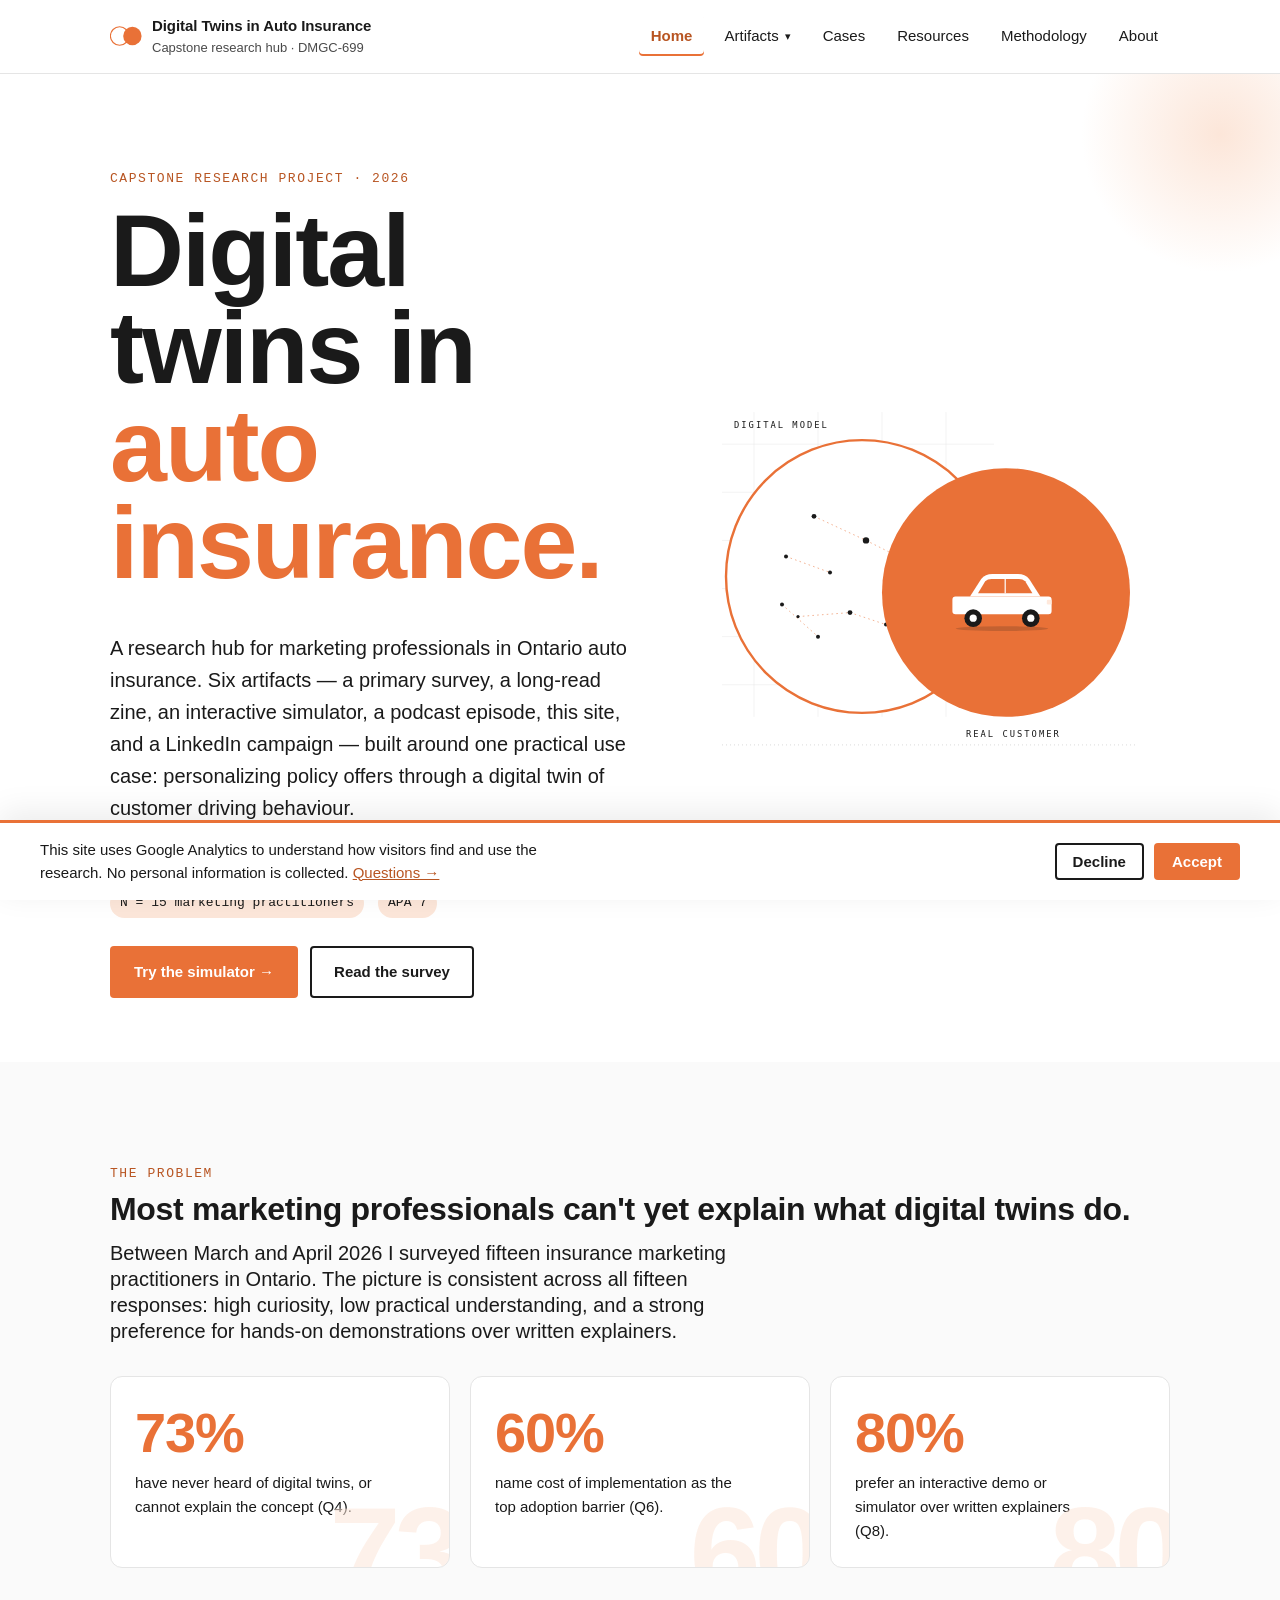
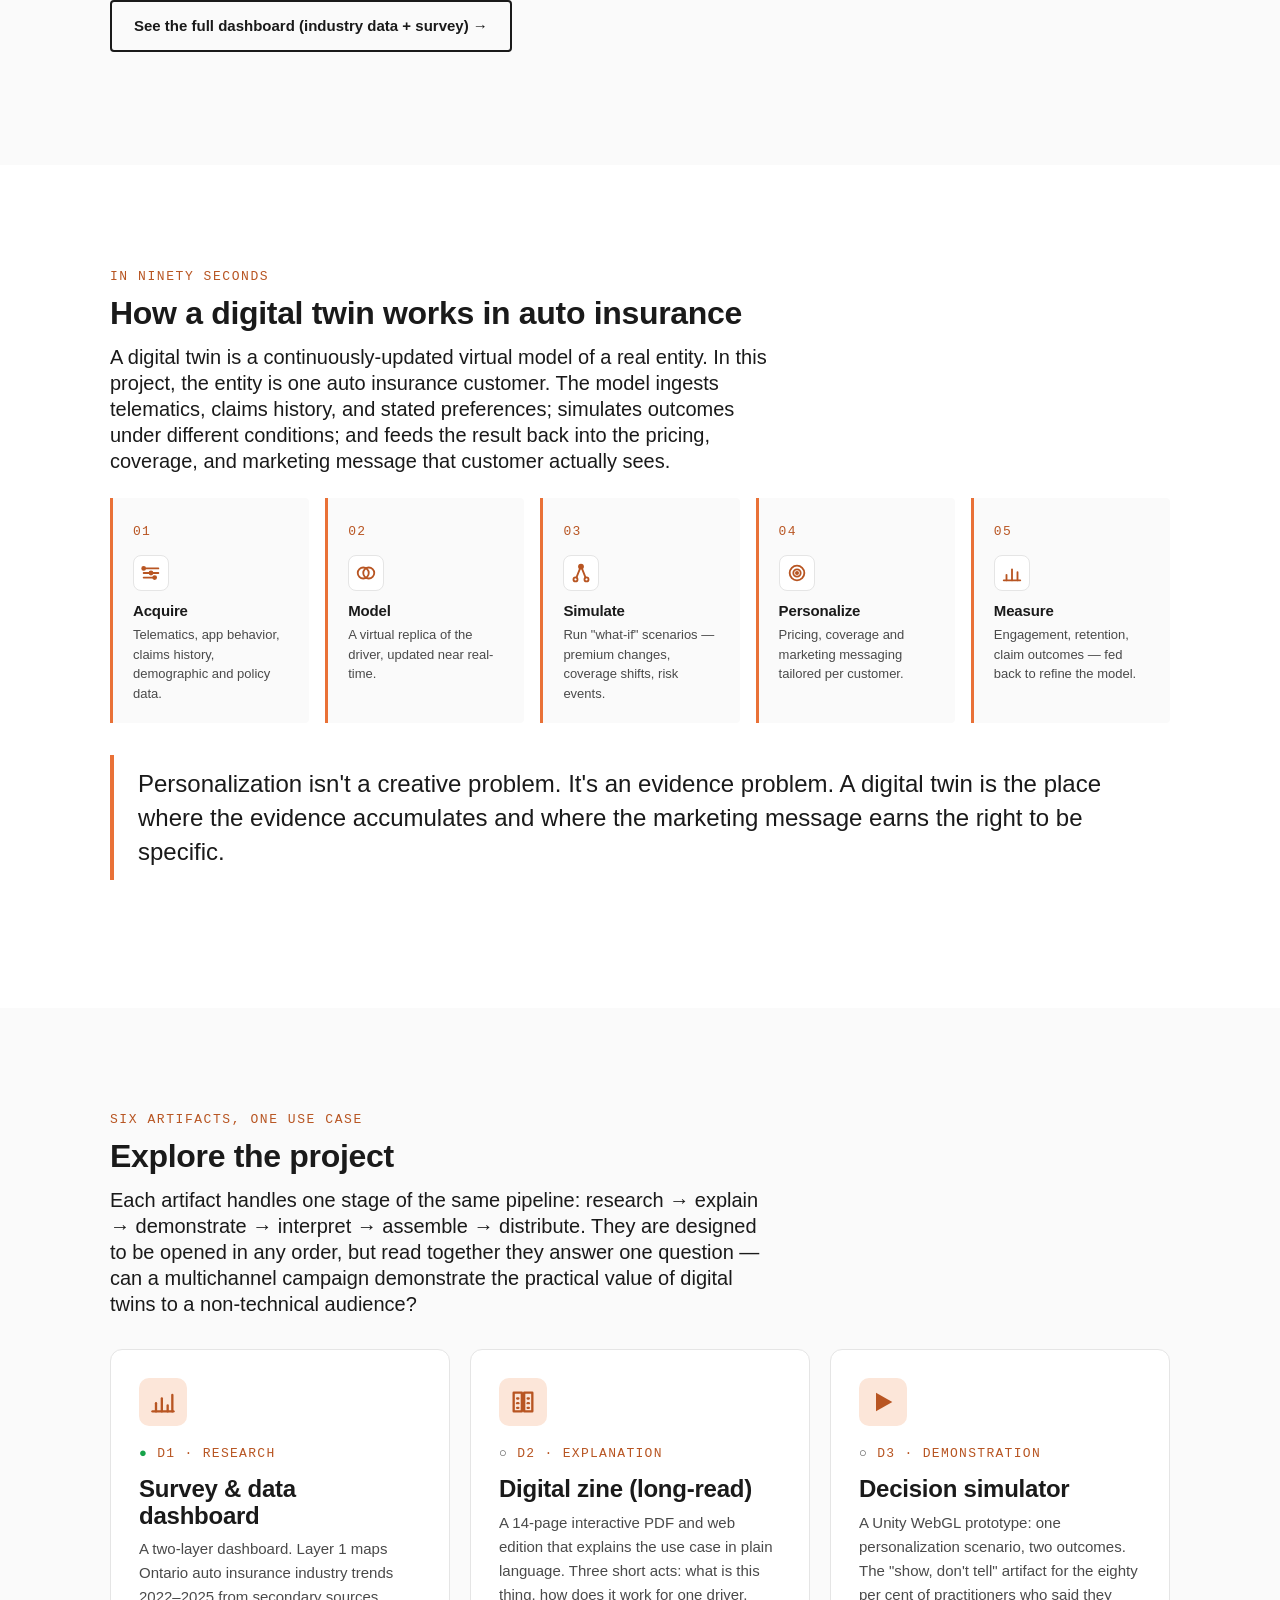
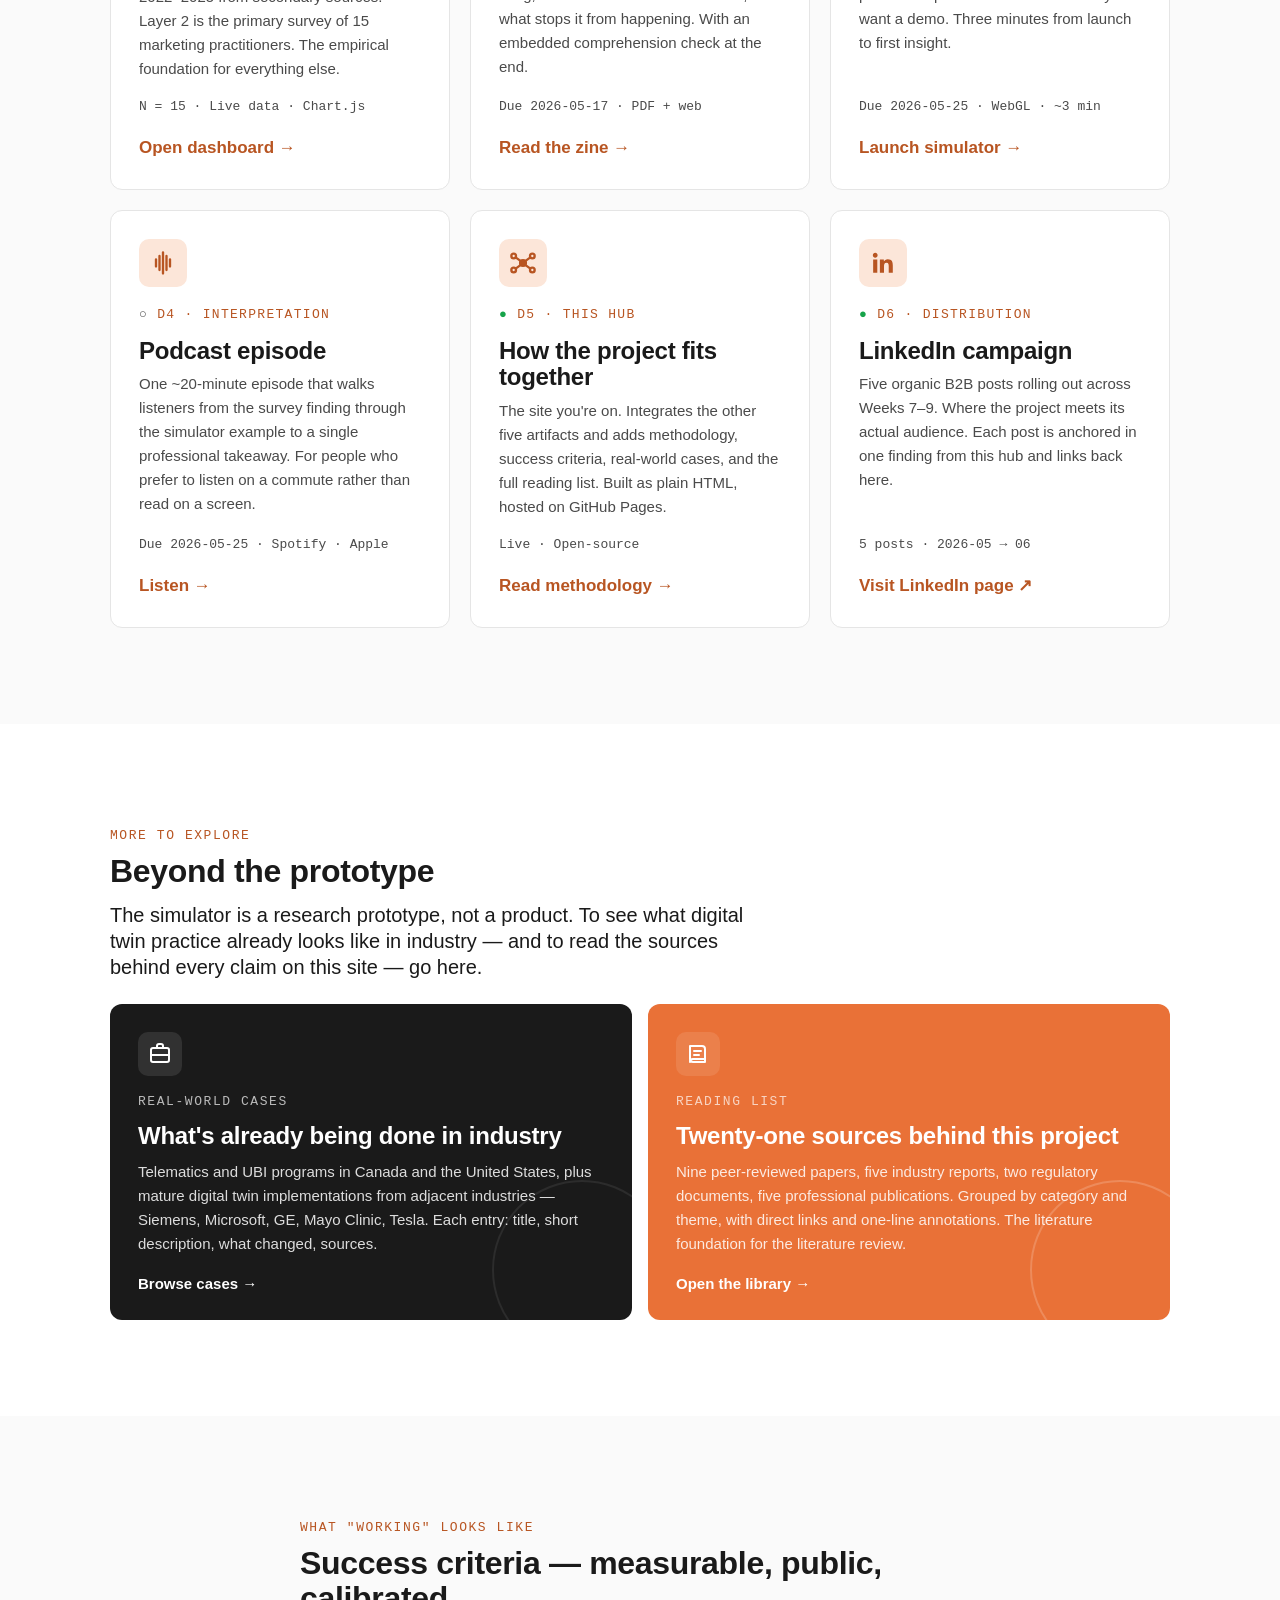
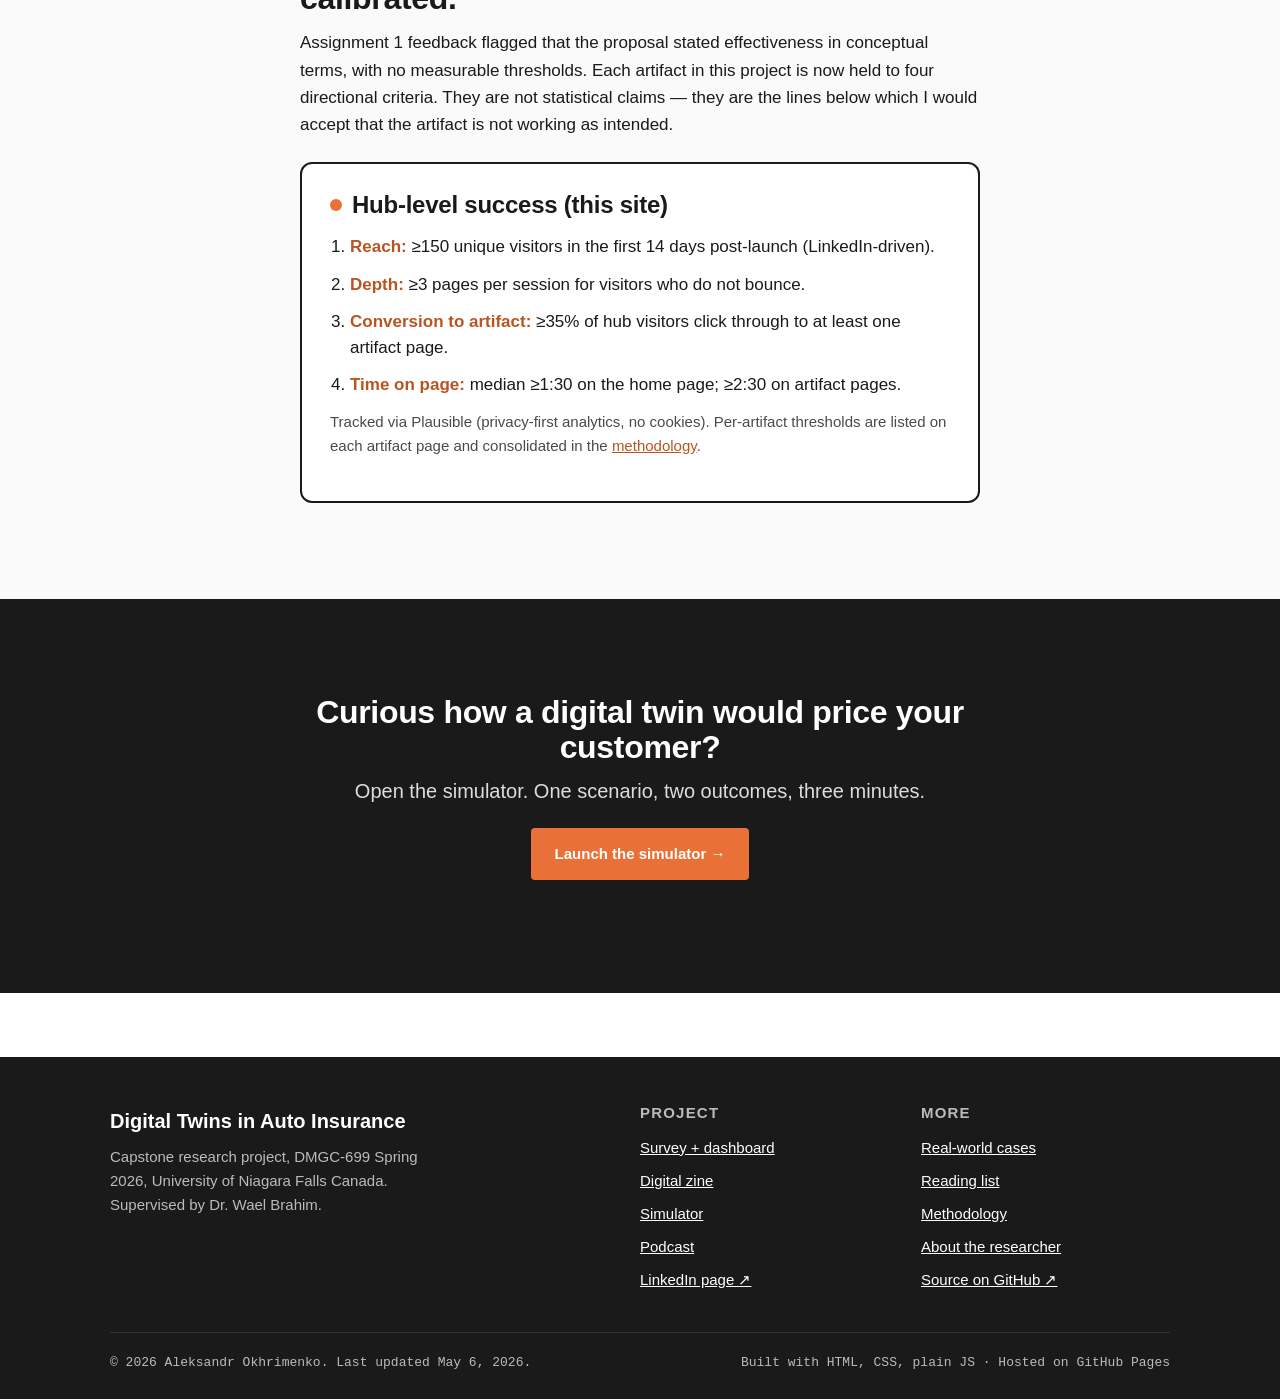
==== index.html @ d0176941 "Initial commit — D5 research hub: 9 pages, brand-aligned design, SEO baseline (sitemap + JSON-LD + O" ====
<!doctype html>
<html lang="en">
<head>
  <meta charset="utf-8">
  <meta name="viewport" content="width=device-width, initial-scale=1">
  <title>Digital Twins in Auto Insurance — Research Hub</title>
  <meta name="description" content="A multichannel research project demonstrating how digital twin technology applies to auto insurance personalization. For Ontario marketing professionals — survey, zine, simulator, podcast, real-world cases, and full reading list.">
  <meta name="theme-color" content="#E97137">
  <meta name="author" content="Aleksandr Okhrimenko">

  <!-- Open Graph -->
  <meta property="og:title" content="Digital Twins in Auto Insurance — Research Hub">
  <meta property="og:description" content="What digital twin technology is, how it works in auto insurance, what the data says, and where it's already being used.">
  <meta property="og:type" content="website">
  <meta property="og:image" content="assets/img/og-image.png">

  <link rel="canonical" href="./index.html">
  <link rel="icon" href="assets/img/logo.svg" type="image/svg+xml">
  <link rel="apple-touch-icon" href="assets/img/logo_400.png">
  <link rel="stylesheet" href="assets/css/styles.css">
  <link rel="manifest" href="manifest.json">
  <meta name="twitter:card" content="summary_large_image">
  <meta name="twitter:title" content="Digital Twins in Auto Insurance">
  <meta name="twitter:image" content="https://okhrimenkoav24.github.io/digital-twins-auto-insurance/assets/img/og-image.png">
  <meta property="og:url" content="https://okhrimenkoav24.github.io/digital-twins-auto-insurance/">
  <meta property="og:site_name" content="Digital Twins in Auto Insurance">
  <meta property="og:locale" content="en_CA">
  <meta name="robots" content="index, follow, max-image-preview:large">
  <script type="application/ld+json">{
  "@context": "https://schema.org",
  "@graph": [
    {
      "@type": "Organization",
      "@id": "https://okhrimenkoav24.github.io/digital-twins-auto-insurance/#org",
      "name": "Digital Twins in Auto Insurance",
      "url": "https://okhrimenkoav24.github.io/digital-twins-auto-insurance/",
      "logo": "https://okhrimenkoav24.github.io/digital-twins-auto-insurance/assets/img/logo_400.png",
      "founder": {
        "@type": "Person",
        "name": "Aleksandr Okhrimenko",
        "email": "okhrimenkoav25@gmail.com",
        "affiliation": {
          "@type": "EducationalOrganization",
          "name": "University of Niagara Falls Canada",
          "url": "https://unfc.ca/"
        }
      },
      "sameAs": [
        "https://www.linkedin.com/company/digital-twins-in-auto-insurance/"
      ]
    },
    {
      "@type": "WebSite",
      "@id": "https://okhrimenkoav24.github.io/digital-twins-auto-insurance/#website",
      "url": "https://okhrimenkoav24.github.io/digital-twins-auto-insurance/",
      "name": "Digital Twins in Auto Insurance — Research Hub",
      "publisher": {
        "@id": "https://okhrimenkoav24.github.io/digital-twins-auto-insurance/#org"
      },
      "inLanguage": "en-CA"
    }
  ]
}</script>
  <!-- Google Analytics 4 — gated by cookie consent. Replace "G-XXXXXXXXXX" with your real Measurement ID after creating the GA4 property. -->
  <script>window.__GA_ID__ = "G-XXXXXXXXXX";</script>
  <script async src="https://www.googletagmanager.com/gtag/js?id=G-XXXXXXXXXX" data-cc-gated></script>
  <script>
    window.dataLayer = window.dataLayer || [];
    window.gtag = function(){ dataLayer.push(arguments); };
    // default to denied; the cookie banner flips this if accepted
    gtag('consent', 'default', {
      ad_storage: 'denied',
      ad_user_data: 'denied',
      ad_personalization: 'denied',
      analytics_storage: 'denied'
    });
    gtag('js', new Date());
    gtag('config', "G-XXXXXXXXXX", { anonymize_ip: true });
  </script>
</head>
<body>

<a class="skip" href="#main">Skip to content</a>

<!-- ===== HEADER / NAV ===== -->
<header class="site-header">
  <nav class="nav" aria-label="Primary">
    <a class="nav__brand" href="./index.html">
      <img src="assets/img/logo.svg" alt="" aria-hidden="true">
      <span class="nav__brand-text">
        Digital Twins in Auto Insurance
        <small>Capstone research hub · DMGC-699</small>
      </span>
    </a>

    <ul class="nav__list">
      <li><a class="nav__link" href="./index.html">Home</a></li>

      <li class="nav__dropdown">
        <button
          class="nav__trigger"
          type="button"
          aria-expanded="false"
          aria-haspopup="menu"
          aria-controls="artifacts-menu">
          Artifacts <span class="nav__caret" aria-hidden="true">▾</span>
        </button>
        <ul class="nav__menu" id="artifacts-menu" role="menu">
          <li role="none"><a role="menuitem" href="./research.html">Survey &amp; Dashboard <small>D1 — primary survey, N = 15</small></a></li>
          <li role="none"><a role="menuitem" href="./zine.html">Digital Zine <small>D2 — 14-page long-read</small></a></li>
          <li role="none"><a role="menuitem" href="./simulator.html">Decision Simulator <small>D3 — Unity WebGL prototype</small></a></li>
          <li role="none"><a role="menuitem" href="./podcast.html">Podcast Episode <small>D4 — ~20 minutes</small></a></li>
        </ul>
      </li>

      <li><a class="nav__link" href="./cases.html">Cases</a></li>
      <li><a class="nav__link" href="./resources.html">Resources</a></li>
      <li><a class="nav__link" href="./methodology.html">Methodology</a></li>
      <li><a class="nav__link" href="./about.html">About</a></li>
    </ul>
  </nav>
</header>

<main id="main">

  <!-- ===== HERO ===== -->
  <section class="hero">
    <div class="container">
      <div class="hero__grid">
        <div class="hero__copy">
          <span class="hero__eyebrow">Capstone research project · 2026</span>
          <h1 class="hero__title">
            Digital twins in <br>
            <span class="accent">auto insurance.</span>
          </h1>
          <p class="hero__lead">
            A research hub for marketing professionals in Ontario auto insurance.
            Six artifacts — a primary survey, a long-read zine, an interactive
            simulator, a podcast episode, this site, and a LinkedIn campaign —
            built around one practical use case: personalizing policy offers
            through a digital twin of customer driving behaviour.
          </p>
          <div class="hero__meta">
            <span>Ontario, Canada</span>
            <span>Industry data 2022–2025</span>
            <span>N = 15 marketing practitioners</span>
            <span>APA 7</span>
          </div>
          <div class="btn-row">
            <a class="btn btn--primary" href="./simulator.html">Try the simulator →</a>
            <a class="btn btn--ghost" href="./research.html">Read the survey</a>
          </div>
        </div>
        <div class="hero__visual" aria-hidden="false">
          <img src="assets/img/hero.svg" alt="Two overlapping circles. The left ring contains scattered data points connected by dashed lines, representing the digital model. The right solid orange circle contains a white car silhouette, representing the real customer.">
        </div>
      </div>
    </div>
  </section>

  <!-- ===== THE PROBLEM ===== -->
  <section class="section section--alt" aria-labelledby="problem-h">
    <div class="container">
      <span class="eyebrow">The problem</span>
      <h2 id="problem-h">Most marketing professionals can't yet explain what digital twins do.</h2>
      <p class="lead" style="max-width: 60ch;">
        Between March and April 2026 I surveyed fifteen insurance marketing
        practitioners in Ontario. The picture is consistent across all fifteen
        responses: high curiosity, low practical understanding, and a strong
        preference for hands-on demonstrations over written explainers.
      </p>

      <div class="stats" style="margin-top: 32px;">
        <div class="stat" data-bg="73">
          <p class="stat__num">73%</p>
          <p class="stat__label">have never heard of digital twins, or cannot explain the concept (Q4).</p>
        </div>
        <div class="stat" data-bg="60">
          <p class="stat__num">60%</p>
          <p class="stat__label">name cost of implementation as the top adoption barrier (Q6).</p>
        </div>
        <div class="stat" data-bg="80">
          <p class="stat__num">80%</p>
          <p class="stat__label">prefer an interactive demo or simulator over written explainers (Q8).</p>
        </div>
      </div>

      <p style="margin-top: 32px;">
        <a href="./research.html" class="btn btn--ghost">See the full dashboard (industry data + survey) →</a>
      </p>
    </div>
  </section>

  <!-- ===== HOW IT WORKS ===== -->
  <section class="section" aria-labelledby="how-h">
    <div class="container">
      <span class="eyebrow">In ninety seconds</span>
      <h2 id="how-h">How a digital twin works in auto insurance</h2>
      <p class="lead" style="max-width: 60ch;">
        A digital twin is a continuously-updated virtual model of a real entity.
        In this project, the entity is one auto insurance customer. The model
        ingests telematics, claims history, and stated preferences; simulates
        outcomes under different conditions; and feeds the result back into the
        pricing, coverage, and marketing message that customer actually sees.
      </p>

      <div class="flow" style="margin-top: 24px;">
        <div class="flow__step">
          <span class="flow__icon" aria-hidden="true">
            <svg viewBox="0 0 24 24" fill="none" stroke="currentColor" stroke-width="2" stroke-linecap="round" stroke-linejoin="round"><path d="M4 7h16M4 12h16M4 17h12"/><circle cx="4" cy="7" r="1.6" fill="currentColor"/><circle cx="12" cy="12" r="1.6" fill="currentColor"/><circle cx="16" cy="17" r="1.6" fill="currentColor"/></svg>
          </span>
          <h4>Acquire</h4>
          <p>Telematics, app behavior, claims history, demographic and policy data.</p>
        </div>
        <div class="flow__step">
          <span class="flow__icon" aria-hidden="true">
            <svg viewBox="0 0 24 24" fill="none" stroke="currentColor" stroke-width="2"><circle cx="9" cy="12" r="6"/><circle cx="15" cy="12" r="6"/></svg>
          </span>
          <h4>Model</h4>
          <p>A virtual replica of the driver, updated near real-time.</p>
        </div>
        <div class="flow__step">
          <span class="flow__icon" aria-hidden="true">
            <svg viewBox="0 0 24 24" fill="none" stroke="currentColor" stroke-width="2" stroke-linecap="round" stroke-linejoin="round"><circle cx="12" cy="5" r="2.2" fill="currentColor"/><circle cx="6" cy="19" r="2.2"/><circle cx="18" cy="19" r="2.2"/><path d="M11 7l-4 10M13 7l4 10"/></svg>
          </span>
          <h4>Simulate</h4>
          <p>Run "what-if" scenarios — premium changes, coverage shifts, risk events.</p>
        </div>
        <div class="flow__step">
          <span class="flow__icon" aria-hidden="true">
            <svg viewBox="0 0 24 24" fill="none" stroke="currentColor" stroke-width="2"><circle cx="12" cy="12" r="8"/><circle cx="12" cy="12" r="4"/><circle cx="12" cy="12" r="1.2" fill="currentColor"/></svg>
          </span>
          <h4>Personalize</h4>
          <p>Pricing, coverage and marketing messaging tailored per customer.</p>
        </div>
        <div class="flow__step">
          <span class="flow__icon" aria-hidden="true">
            <svg viewBox="0 0 24 24" fill="none" stroke="currentColor" stroke-width="2" stroke-linecap="round"><line x1="6" y1="20" x2="6" y2="14"/><line x1="12" y1="20" x2="12" y2="8"/><line x1="18" y1="20" x2="18" y2="11"/><line x1="3" y1="20" x2="21" y2="20"/></svg>
          </span>
          <h4>Measure</h4>
          <p>Engagement, retention, claim outcomes — fed back to refine the model.</p>
        </div>
      </div>

      <blockquote class="pullquote">
        Personalization isn't a creative problem. It's an evidence problem.
        A digital twin is the place where the evidence accumulates and where
        the marketing message earns the right to be specific.
      </blockquote>
    </div>
  </section>

  <!-- ===== ARTIFACTS ===== -->
  <section class="section section--alt" aria-labelledby="artifacts-h">
    <div class="container">
      <span class="eyebrow">Six artifacts, one use case</span>
      <h2 id="artifacts-h">Explore the project</h2>
      <p class="lead" style="max-width: 60ch;">
        Each artifact handles one stage of the same pipeline: research →
        explain → demonstrate → interpret → assemble → distribute. They are
        designed to be opened in any order, but read together they answer one
        question — can a multichannel campaign demonstrate the practical value
        of digital twins to a non-technical audience?
      </p>

      <div class="cards" style="margin-top: 32px;">

        <a class="card" href="./research.html" data-status="ready">
          <span class="card__icon" aria-hidden="true">
            <svg viewBox="0 0 24 24" fill="none" stroke="currentColor" stroke-width="2" stroke-linecap="round"><line x1="3" y1="20" x2="21" y2="20"/><line x1="6" y1="20" x2="6" y2="13"/><line x1="11" y1="20" x2="11" y2="9"/><line x1="16" y1="20" x2="16" y2="15"/><line x1="20" y1="20" x2="20" y2="6"/></svg>
          </span>
          <span class="card__tag">D1 · Research</span>
          <h3 class="card__title">Survey &amp; data dashboard</h3>
          <p class="card__desc">A two-layer dashboard. Layer 1 maps Ontario auto insurance industry trends 2022–2025 from secondary sources. Layer 2 is the primary survey of 15 marketing practitioners. The empirical foundation for everything else.</p>
          <span class="card__meta">N = 15 · Live data · Chart.js</span>
          <span class="card__arrow">Open dashboard →</span>
        </a>

        <a class="card" href="./zine.html" data-status="upcoming">
          <span class="card__icon" aria-hidden="true">
            <svg viewBox="0 0 24 24" fill="none" stroke="currentColor" stroke-width="2" stroke-linecap="round" stroke-linejoin="round"><path d="M4 4h7v16H4zM13 4h7v16h-7z"/><line x1="7" y1="9" x2="8" y2="9"/><line x1="7" y1="13" x2="8" y2="13"/><line x1="7" y1="17" x2="8" y2="17"/><line x1="16" y1="9" x2="17" y2="9"/><line x1="16" y1="13" x2="17" y2="13"/><line x1="16" y1="17" x2="17" y2="17"/></svg>
          </span>
          <span class="card__tag">D2 · Explanation</span>
          <h3 class="card__title">Digital zine (long-read)</h3>
          <p class="card__desc">A 14-page interactive PDF and web edition that explains the use case in plain language. Three short acts: what is this thing, how does it work for one driver, what stops it from happening. With an embedded comprehension check at the end.</p>
          <span class="card__meta">Due 2026-05-17 · PDF + web</span>
          <span class="card__arrow">Read the zine →</span>
        </a>

        <a class="card" href="./simulator.html" data-status="upcoming">
          <span class="card__icon" aria-hidden="true">
            <svg viewBox="0 0 24 24" fill="currentColor"><path d="M6 4 L20 12 L6 20 Z"/></svg>
          </span>
          <span class="card__tag">D3 · Demonstration</span>
          <h3 class="card__title">Decision simulator</h3>
          <p class="card__desc">A Unity WebGL prototype: one personalization scenario, two outcomes. The "show, don't tell" artifact for the eighty per cent of practitioners who said they want a demo. Three minutes from launch to first insight.</p>
          <span class="card__meta">Due 2026-05-25 · WebGL · ~3 min</span>
          <span class="card__arrow">Launch simulator →</span>
        </a>

        <a class="card" href="./podcast.html" data-status="upcoming">
          <span class="card__icon" aria-hidden="true">
            <svg viewBox="0 0 24 24" fill="none" stroke="currentColor" stroke-width="2" stroke-linecap="round"><line x1="6" y1="9" x2="6" y2="15"/><line x1="9" y1="6" x2="9" y2="18"/><line x1="12" y1="3" x2="12" y2="21"/><line x1="15" y1="6" x2="15" y2="18"/><line x1="18" y1="9" x2="18" y2="15"/></svg>
          </span>
          <span class="card__tag">D4 · Interpretation</span>
          <h3 class="card__title">Podcast episode</h3>
          <p class="card__desc">One ~20-minute episode that walks listeners from the survey finding through the simulator example to a single professional takeaway. For people who prefer to listen on a commute rather than read on a screen.</p>
          <span class="card__meta">Due 2026-05-25 · Spotify · Apple</span>
          <span class="card__arrow">Listen →</span>
        </a>

        <a class="card" href="./methodology.html" data-status="ready">
          <span class="card__icon" aria-hidden="true">
            <svg viewBox="0 0 24 24" fill="none" stroke="currentColor" stroke-width="2"><circle cx="12" cy="12" r="2.5" fill="currentColor"/><circle cx="4" cy="6" r="2"/><circle cx="20" cy="6" r="2"/><circle cx="4" cy="18" r="2"/><circle cx="20" cy="18" r="2"/><line x1="11" y1="11" x2="5.4" y2="7"/><line x1="13" y1="11" x2="18.6" y2="7"/><line x1="11" y1="13" x2="5.4" y2="17"/><line x1="13" y1="13" x2="18.6" y2="17"/></svg>
          </span>
          <span class="card__tag">D5 · This hub</span>
          <h3 class="card__title">How the project fits together</h3>
          <p class="card__desc">The site you're on. Integrates the other five artifacts and adds methodology, success criteria, real-world cases, and the full reading list. Built as plain HTML, hosted on GitHub Pages.</p>
          <span class="card__meta">Live · Open-source</span>
          <span class="card__arrow">Read methodology →</span>
        </a>

        <a class="card" href="https://www.linkedin.com/company/digital-twins-in-auto-insurance/" target="_blank" rel="noopener" data-status="ready">
          <span class="card__icon" aria-hidden="true">
            <svg viewBox="0 0 24 24" fill="currentColor"><path d="M20.45 20.45h-3.55V14.85c0-1.34-.03-3.07-1.87-3.07-1.87 0-2.16 1.46-2.16 2.97v5.7H9.32V9h3.41v1.56h.05c.47-.9 1.63-1.85 3.36-1.85 3.59 0 4.26 2.36 4.26 5.43v6.31zM5.34 7.43c-1.14 0-2.06-.92-2.06-2.06 0-1.14.92-2.06 2.06-2.06 1.14 0 2.06.92 2.06 2.06 0 1.14-.92 2.06-2.06 2.06zM7.12 20.45H3.56V9h3.56v11.45z"/></svg>
          </span>
          <span class="card__tag">D6 · Distribution</span>
          <h3 class="card__title">LinkedIn campaign</h3>
          <p class="card__desc">Five organic B2B posts rolling out across Weeks 7–9. Where the project meets its actual audience. Each post is anchored in one finding from this hub and links back here.</p>
          <span class="card__meta">5 posts · 2026-05 → 06</span>
          <span class="card__arrow">Visit LinkedIn page ↗</span>
        </a>

      </div>
    </div>
  </section>

  <!-- ===== MORE TO EXPLORE (Cases + Resources) ===== -->
  <section class="section" aria-labelledby="explore-h">
    <div class="container">
      <span class="eyebrow">More to explore</span>
      <h2 id="explore-h">Beyond the prototype</h2>
      <p class="lead" style="max-width: 60ch;">
        The simulator is a research prototype, not a product. To see what
        digital twin practice already looks like in industry — and to read the
        sources behind every claim on this site — go here.
      </p>

      <div class="explore" style="margin-top: 24px;">
        <a class="explore__item" href="./cases.html">
          <span class="explore__icon" aria-hidden="true">
            <svg viewBox="0 0 24 24" fill="none" stroke="currentColor" stroke-width="2" stroke-linecap="round" stroke-linejoin="round"><rect x="3" y="6" width="18" height="14" rx="2"/><path d="M9 6V4a2 2 0 0 1 2-2h2a2 2 0 0 1 2 2v2"/><line x1="3" y1="13" x2="21" y2="13"/></svg>
          </span>
          <small>Real-world cases</small>
          <h3>What's already being done in industry</h3>
          <p>Telematics and UBI programs in Canada and the United States, plus mature digital twin implementations from adjacent industries — Siemens, Microsoft, GE, Mayo Clinic, Tesla. Each entry: title, short description, what changed, sources.</p>
          <span class="go">Browse cases →</span>
        </a>
        <a class="explore__item" href="./resources.html">
          <span class="explore__icon" aria-hidden="true">
            <svg viewBox="0 0 24 24" fill="none" stroke="currentColor" stroke-width="2" stroke-linecap="round" stroke-linejoin="round"><path d="M4 4h12a3 3 0 0 1 3 3v13H7a3 3 0 0 1-3-3V4z"/><path d="M19 17H7a3 3 0 0 0-3 3"/><line x1="8" y1="9" x2="15" y2="9"/><line x1="8" y1="13" x2="13" y2="13"/></svg>
          </span>
          <small>Reading list</small>
          <h3>Twenty-one sources behind this project</h3>
          <p>Nine peer-reviewed papers, five industry reports, two regulatory documents, five professional publications. Grouped by category and theme, with direct links and one-line annotations. The literature foundation for the literature review.</p>
          <span class="go">Open the library →</span>
        </a>
      </div>
    </div>
  </section>

  <!-- ===== SUCCESS CRITERIA ===== -->
  <section class="section section--alt" aria-labelledby="success-h">
    <div class="container container-narrow">
      <span class="eyebrow">What "working" looks like</span>
      <h2 id="success-h">Success criteria — measurable, public, calibrated.</h2>
      <p>
        Assignment 1 feedback flagged that the proposal stated effectiveness in
        conceptual terms, with no measurable thresholds. Each artifact in this
        project is now held to four directional criteria. They are not
        statistical claims — they are the lines below which I would accept that
        the artifact is not working as intended.
      </p>

      <div class="success" style="margin-top: 24px;">
        <h3>Hub-level success (this site)</h3>
        <ol>
          <li><strong>Reach:</strong> ≥150 unique visitors in the first 14 days post-launch (LinkedIn-driven).</li>
          <li><strong>Depth:</strong> ≥3 pages per session for visitors who do not bounce.</li>
          <li><strong>Conversion to artifact:</strong> ≥35% of hub visitors click through to at least one artifact page.</li>
          <li><strong>Time on page:</strong> median ≥1:30 on the home page; ≥2:30 on artifact pages.</li>
        </ol>
        <p class="muted" style="margin-top: 12px; font-size: var(--fs-sm);">
          Tracked via Plausible (privacy-first analytics, no cookies). Per-artifact thresholds are listed on each artifact page and consolidated in the
          <a href="./methodology.html#success">methodology</a>.
        </p>
      </div>
    </div>
  </section>

  <!-- ===== CALL TO ACTION ===== -->
  <section class="section section--ink">
    <div class="container container-narrow" style="text-align: center;">
      <h2 style="color: #fff;">Curious how a digital twin would price your customer?</h2>
      <p class="lead" style="color: #ddd;">Open the simulator. One scenario, two outcomes, three minutes.</p>
      <p style="margin-top: 24px;">
        <a class="btn btn--primary" href="./simulator.html">Launch the simulator →</a>
      </p>
    </div>
  </section>

</main>

<!-- ===== FOOTER ===== -->
<footer class="site-footer footer">
  <div class="container">
    <div class="footer__grid">
      <div>
        <p class="footer__brand">Digital Twins in Auto Insurance</p>
        <p style="color:#BBB; font-size: var(--fs-sm); max-width: 38ch;">
          Capstone research project, DMGC-699 Spring 2026, University of Niagara
          Falls Canada. Supervised by Dr. Wael Brahim.
        </p>
      </div>
      <div>
        <h4>Project</h4>
        <ul>
          <li><a href="./research.html">Survey + dashboard</a></li>
          <li><a href="./zine.html">Digital zine</a></li>
          <li><a href="./simulator.html">Simulator</a></li>
          <li><a href="./podcast.html">Podcast</a></li>
          <li><a href="https://www.linkedin.com/company/digital-twins-in-auto-insurance/" target="_blank" rel="noopener">LinkedIn page ↗</a></li>
        </ul>
      </div>
      <div>
        <h4>More</h4>
        <ul>
          <li><a href="./cases.html">Real-world cases</a></li>
          <li><a href="./resources.html">Reading list</a></li>
          <li><a href="./methodology.html">Methodology</a></li>
          <li><a href="./about.html">About the researcher</a></li>
          <li><a href="https://github.com/" target="_blank" rel="noopener">Source on GitHub ↗</a></li>
        </ul>
      </div>
    </div>
    <div class="footer__bottom">
      <span>© 2026 Aleksandr Okhrimenko. Last updated <span data-updated="2026-05-06">2026-05-06</span>.</span>
      <span>Built with HTML, CSS, plain JS · Hosted on GitHub Pages</span>
    </div>
  </div>
</footer>

<script src="assets/js/main.js" defer></script>

<!-- Cookie consent (minimal). Sites GA4 only after explicit accept. -->
<div id="cc-banner" class="cc-banner" role="region" aria-label="Cookie notice" hidden>
  <p>This site uses Google Analytics to understand how visitors find and use the research. No personal information is collected. <a href="./about.html#contact">Questions →</a></p>
  <div class="cc-banner__btns">
    <button type="button" class="btn btn--ghost" data-cc-deny>Decline</button>
    <button type="button" class="btn btn--primary" data-cc-accept>Accept</button>
  </div>
</div>
<script>
  (function () {
    var KEY = 'cc-v1';
    var pref = null;
    try { pref = localStorage.getItem(KEY); } catch (e) {}
    var banner = document.getElementById('cc-banner');
    function apply(accepted) {
      try { localStorage.setItem(KEY, accepted ? 'accept' : 'deny'); } catch (e) {}
      if (banner) banner.hidden = true;
      if (accepted && window.gtag) {
        window.gtag('consent', 'update', {
          analytics_storage: 'granted'
        });
      }
    }
    if (pref === 'accept') {
      if (window.gtag) window.gtag('consent', 'update', { analytics_storage: 'granted' });
    } else if (pref === 'deny') {
      // stays denied
    } else if (banner) {
      banner.hidden = false;
    }
    if (banner) {
      banner.querySelector('[data-cc-accept]').addEventListener('click', function(){ apply(true); });
      banner.querySelector('[data-cc-deny]').addEventListener('click', function(){ apply(false); });
    }
  })();
</script>

</body>
</html>
---- assets/css/styles.css ----
/* =========================================================
   Digital Twins in Auto Insurance — Research Hub
   Design system, single stylesheet, no preprocessor.
   Brand locked from D6 LinkedIn page (project_d6_brand_identity.md):
   primary orange #E97137, white #FFFFFF, near-black #1A1A1A.
   ========================================================= */

:root {
  /* palette */
  --c-orange: #E97137;
  --c-orange-soft: #FCE6D9;       /* tint for backgrounds */
  --c-orange-deep: #B85522;       /* AA on white for body text */
  --c-ink: #1A1A1A;
  --c-ink-soft: #4A4A4A;
  --c-line: #E5E5E5;
  --c-bg: #FFFFFF;
  --c-bg-alt: #FAFAFA;
  --c-focus: #2563EB;             /* clear focus ring, AAA */

  /* typography */
  --ff-sans: -apple-system, BlinkMacSystemFont, "Inter", "Segoe UI", Roboto, Helvetica, Arial, sans-serif;
  --ff-mono: ui-monospace, "SF Mono", Menlo, Consolas, monospace;
  --fs-xs: 0.8125rem;     /* 13 */
  --fs-sm: 0.9375rem;     /* 15 */
  --fs-base: 1.0625rem;   /* 17 */
  --fs-md: 1.25rem;       /* 20 */
  --fs-lg: 1.5rem;        /* 24 */
  --fs-xl: 2rem;          /* 32 */
  --fs-2xl: 2.75rem;      /* 44 */
  --fs-3xl: clamp(3rem, 8vw, 6.5rem);  /* hero */
  --lh-tight: 1.1;
  --lh-snug: 1.3;
  --lh-base: 1.6;

  /* layout */
  --container: 1140px;
  --container-narrow: 760px;
  --gutter: clamp(20px, 4vw, 40px);
  --section-pad: clamp(48px, 8vw, 96px);
  --radius: 4px;
  --radius-lg: 12px;

  /* motion */
  --ease: cubic-bezier(.2, .7, .3, 1);
}

/* ===== reset ===== */
*, *::before, *::after { box-sizing: border-box; }
html { scroll-behavior: smooth; -webkit-text-size-adjust: 100%; }
body {
  margin: 0;
  font-family: var(--ff-sans);
  font-size: var(--fs-base);
  line-height: var(--lh-base);
  color: var(--c-ink);
  background: var(--c-bg);
  -webkit-font-smoothing: antialiased;
  -moz-osx-font-smoothing: grayscale;
}
img, svg { max-width: 100%; height: auto; display: block; }
a { color: var(--c-orange-deep); text-decoration-skip-ink: auto; }
a:hover { text-decoration-thickness: 2px; }
:focus-visible {
  outline: 3px solid var(--c-focus);
  outline-offset: 2px;
  border-radius: 2px;
}

/* skip link, WCAG 2.4.1 */
.skip {
  position: absolute; left: 0; top: 0;
  background: var(--c-ink); color: #fff;
  padding: 8px 12px; transform: translateY(-110%);
  z-index: 1000; text-decoration: none; font-weight: 600;
}
.skip:focus { transform: translateY(0); }

/* ===== layout ===== */
.container { width: 100%; max-width: var(--container); margin: 0 auto; padding: 0 var(--gutter); }
.container-narrow { max-width: var(--container-narrow); margin: 0 auto; padding: 0 var(--gutter); }
.section { padding: var(--section-pad) 0; }
.section--alt { background: var(--c-bg-alt); }
.section--ink { background: var(--c-ink); color: #fff; }
.section--ink a { color: #fff; }
.grid { display: grid; gap: clamp(20px, 3vw, 32px); }
.grid--2 { grid-template-columns: repeat(auto-fit, minmax(300px, 1fr)); }
.grid--3 { grid-template-columns: repeat(auto-fit, minmax(260px, 1fr)); }
.grid--4 { grid-template-columns: repeat(auto-fit, minmax(220px, 1fr)); }

/* ===== typography ===== */
h1, h2, h3, h4 { font-family: var(--ff-sans); line-height: var(--lh-tight); margin: 0 0 0.4em; letter-spacing: -0.01em; }
h1 { font-size: var(--fs-2xl); font-weight: 800; }
h2 { font-size: var(--fs-xl); font-weight: 700; }
h3 { font-size: var(--fs-lg); font-weight: 700; }
h4 { font-size: var(--fs-md); font-weight: 600; }
p  { margin: 0 0 1em; }
.lead { font-size: var(--fs-md); line-height: var(--lh-snug); color: var(--c-ink); }
.muted { color: var(--c-ink-soft); }
.eyebrow {
  display: inline-block;
  font-family: var(--ff-mono);
  font-size: var(--fs-xs);
  text-transform: uppercase;
  letter-spacing: 0.12em;
  color: var(--c-orange-deep);
  margin-bottom: 0.6em;
}

/* ===== header / nav ===== */
.site-header {
  position: sticky; top: 0; z-index: 100;
  background: rgba(255,255,255,0.96);
  border-bottom: 1px solid var(--c-line);
  backdrop-filter: saturate(140%) blur(8px);
}
.nav { display: flex; align-items: center; justify-content: space-between; gap: 24px; padding: 14px var(--gutter); max-width: var(--container); margin: 0 auto; }
.nav__brand { display: flex; align-items: center; gap: 10px; text-decoration: none; color: var(--c-ink); }
.nav__brand img { width: 32px; height: 32px; }
.nav__brand-text { font-weight: 700; font-size: var(--fs-sm); letter-spacing: -0.005em; }
.nav__brand-text small { display: block; font-weight: 400; color: var(--c-ink-soft); font-size: var(--fs-xs); letter-spacing: 0; }
.nav__list { list-style: none; display: flex; gap: 8px; margin: 0; padding: 0; align-items: center; flex-wrap: wrap; }
.nav__link {
  display: inline-block; padding: 8px 12px; border-radius: var(--radius);
  color: var(--c-ink); text-decoration: none; font-size: var(--fs-sm); font-weight: 500;
}
.nav__link:hover { background: var(--c-orange-soft); color: var(--c-ink); }
.nav__link[aria-current="page"] {
  color: var(--c-orange-deep); font-weight: 700;
  box-shadow: inset 0 -2px 0 var(--c-orange);
}
.nav__cta {
  margin-left: 8px; padding: 8px 14px;
  background: var(--c-ink); color: #fff !important; border-radius: var(--radius);
  text-decoration: none; font-weight: 600; font-size: var(--fs-sm);
}
.nav__cta:hover { background: var(--c-orange-deep); }

/* ===== nav dropdown ===== */
.nav__dropdown { position: relative; }
.nav__trigger {
  display: inline-flex; align-items: center; gap: 6px;
  padding: 8px 12px; border-radius: var(--radius);
  background: transparent; border: none;
  color: var(--c-ink); font: inherit; font-size: var(--fs-sm); font-weight: 500;
  cursor: pointer;
}
.nav__trigger:hover { background: var(--c-orange-soft); }
.nav__trigger[aria-expanded="true"] { background: var(--c-orange-soft); }
.nav__trigger[data-active="true"] {
  color: var(--c-orange-deep); font-weight: 700;
  box-shadow: inset 0 -2px 0 var(--c-orange);
}
.nav__caret { display: inline-block; transition: transform 160ms var(--ease); font-size: 0.7em; line-height: 1; }
.nav__trigger[aria-expanded="true"] .nav__caret { transform: rotate(180deg); }

.nav__menu {
  list-style: none; margin: 0; padding: 6px;
  display: none;
}
.nav__menu li { margin: 0; }
.nav__menu a {
  display: block; padding: 10px 14px; border-radius: var(--radius);
  text-decoration: none; color: var(--c-ink); font-size: var(--fs-sm);
  white-space: nowrap;
}
.nav__menu a:hover, .nav__menu a:focus-visible { background: var(--c-orange-soft); }
.nav__menu a small { display: block; color: var(--c-ink-soft); font-size: var(--fs-xs); margin-top: 2px; }
.nav__trigger[aria-expanded="true"] + .nav__menu { display: block; }

/* desktop: floating panel */
@media (min-width: 721px) {
  .nav__menu {
    position: absolute; top: calc(100% + 4px); left: 0;
    min-width: 240px;
    background: #fff; border: 1px solid var(--c-line);
    border-radius: var(--radius-lg);
    box-shadow: 0 12px 32px rgba(0,0,0,0.08);
    z-index: 200;
  }
}

@media (max-width: 720px) {
  .nav { flex-direction: column; align-items: flex-start; }
  .nav__list { gap: 0; width: 100%; overflow-x: auto; flex-wrap: nowrap; padding-bottom: 4px; }
  /* on mobile dropdown expands inline beneath the trigger */
  .nav__menu {
    position: static; box-shadow: none; border: none; padding-left: 16px;
    background: transparent;
  }
}

/* ===== More to explore (Cases + Resources teaser) ===== */
.explore { display: grid; gap: 16px; grid-template-columns: repeat(auto-fit, minmax(300px, 1fr)); }
.explore__item {
  display: flex; flex-direction: column;
  padding: 28px 28px 24px;
  background: var(--c-ink); color: #fff;
  border-radius: var(--radius-lg);
  text-decoration: none;
  position: relative; overflow: hidden;
  transition: transform 160ms var(--ease), background 160ms var(--ease);
}
.explore__item:hover { transform: translateY(-2px); background: #2a2a2a; }
.explore__item:nth-child(2) { background: var(--c-orange); }
.explore__item:nth-child(2):hover { background: var(--c-orange-deep); }
.explore__icon {
  width: 44px; height: 44px;
  display: inline-flex; align-items: center; justify-content: center;
  background: rgba(255,255,255,0.1); border-radius: 10px;
  color: #fff; margin-bottom: 16px;
}
.explore__icon svg { width: 24px; height: 24px; }
.explore__item small {
  font-family: var(--ff-mono); font-size: var(--fs-xs);
  text-transform: uppercase; letter-spacing: 0.12em;
  color: rgba(255,255,255,0.7);
  margin-bottom: 10px;
}
.explore__item h3 { color: #fff; font-size: var(--fs-lg); margin: 0 0 10px; }
.explore__item p { color: rgba(255,255,255,0.85); font-size: var(--fs-sm); margin: 0 0 16px; flex-grow: 1; }
.explore__item span.go { color: #fff; font-weight: 600; font-size: var(--fs-sm); }
/* decorative oversized number/glyph in the corner */
.explore__item::after {
  content: ""; position: absolute; right: -40px; bottom: -40px;
  width: 180px; height: 180px;
  border: 2px solid rgba(255,255,255,0.08);
  border-radius: 50%; pointer-events: none;
}
.explore__item:nth-child(2)::after { border-color: rgba(255,255,255,0.18); }

/* ===== hero ===== */
.hero {
  padding: clamp(40px, 7vw, 96px) 0 clamp(32px, 5vw, 64px);
  position: relative; overflow: hidden;
}
.hero__grid {
  display: grid; gap: clamp(24px, 4vw, 56px); align-items: center;
  grid-template-columns: 1.1fr 1fr;
}
@media (max-width: 900px) {
  .hero__grid { grid-template-columns: 1fr; }
  .hero__visual { order: -1; max-width: 480px; margin: 0 auto; }
}
.hero__visual { position: relative; }
.hero__visual img { width: 100%; height: auto; display: block; }
.hero__eyebrow { display: inline-block; font-family: var(--ff-mono); font-size: var(--fs-xs); text-transform: uppercase; letter-spacing: 0.12em; color: var(--c-orange-deep); margin-bottom: 12px; }
.hero__title {
  font-size: var(--fs-3xl);
  line-height: 0.95;
  font-weight: 800;
  letter-spacing: -0.02em;
  margin: 0 0 0.4em;
}
.hero__title .accent { color: var(--c-orange); }
.hero__title .stroke {
  -webkit-text-stroke: 2px var(--c-ink);
  color: transparent;
}
.hero__lead { font-size: var(--fs-md); max-width: 56ch; margin-bottom: 28px; color: var(--c-ink); }
.hero__meta {
  display: flex; flex-wrap: wrap; gap: 8px 14px;
  font-family: var(--ff-mono); font-size: var(--fs-xs);
  color: var(--c-ink-soft); margin-bottom: 28px;
}
.hero__meta span { padding: 4px 10px; background: var(--c-orange-soft); color: var(--c-ink); border-radius: 999px; }

/* tiny decorative dot scatter behind hero, optional */
.hero::before {
  content: ""; position: absolute; right: -80px; top: -80px;
  width: 280px; height: 280px;
  background: radial-gradient(circle at 50% 50%, var(--c-orange-soft) 0%, transparent 70%);
  z-index: -1; pointer-events: none;
  border-radius: 50%;
}

/* ===== buttons ===== */
.btn {
  display: inline-flex; align-items: center; gap: 8px;
  padding: 12px 22px;
  border-radius: var(--radius);
  border: 2px solid transparent;
  font-weight: 600; font-size: var(--fs-sm);
  text-decoration: none; cursor: pointer;
  transition: transform 120ms var(--ease), background 120ms var(--ease), color 120ms var(--ease);
}
.btn:hover { transform: translateY(-1px); }
.btn--primary { background: var(--c-orange); color: #fff; }
.btn--primary:hover { background: var(--c-orange-deep); color: #fff; }
.btn--secondary { background: var(--c-ink); color: #fff; }
.btn--secondary:hover { background: var(--c-orange-deep); }
.btn--ghost { background: transparent; color: var(--c-ink); border-color: var(--c-ink); }
.btn--ghost:hover { background: var(--c-ink); color: #fff; }
.btn-row { display: flex; flex-wrap: wrap; gap: 12px; }

/* ===== stat cards ===== */
.stats { display: grid; gap: 20px; grid-template-columns: repeat(auto-fit, minmax(200px, 1fr)); }
.stat {
  padding: 28px 24px 24px;
  border: 1px solid var(--c-line); border-radius: var(--radius-lg);
  background: #fff; position: relative; overflow: hidden;
}
.stat::after {
  content: attr(data-bg); position: absolute;
  right: -10px; bottom: -50px;
  font-size: 8rem; font-weight: 900; line-height: 1;
  color: var(--c-orange-soft); pointer-events: none; user-select: none;
  letter-spacing: -0.05em; opacity: 0.55;
}
.stat__num {
  font-size: clamp(2.5rem, 5vw, 3.5rem); font-weight: 800;
  color: var(--c-orange); line-height: 1; letter-spacing: -0.02em;
  margin-bottom: 10px; position: relative;
}
.stat__label {
  font-size: var(--fs-sm); color: var(--c-ink); margin: 0;
  position: relative; max-width: 30ch;
}

/* ===== artifact cards ===== */
.cards { display: grid; gap: 20px; grid-template-columns: repeat(auto-fit, minmax(280px, 1fr)); }
.card {
  display: flex; flex-direction: column;
  padding: 28px; border: 1px solid var(--c-line); border-radius: var(--radius-lg);
  background: #fff; text-decoration: none; color: var(--c-ink);
  transition: transform 160ms var(--ease), border-color 160ms var(--ease), box-shadow 160ms var(--ease);
  position: relative; overflow: hidden;
}
.card::before {
  content: ""; position: absolute; top: 0; left: 0; right: 0;
  height: 4px; background: var(--c-orange);
  transform: scaleX(0); transform-origin: left center;
  transition: transform 220ms var(--ease);
}
.card:hover { border-color: var(--c-orange); transform: translateY(-2px); box-shadow: 0 8px 24px rgba(233,113,55,0.12); }
.card:hover::before { transform: scaleX(1); }
.card__icon {
  width: 48px; height: 48px;
  display: inline-flex; align-items: center; justify-content: center;
  background: var(--c-orange-soft); color: var(--c-orange-deep);
  border-radius: 10px; margin-bottom: 18px;
}
.card__icon svg { width: 28px; height: 28px; }
.card__tag { display: inline-block; font-family: var(--ff-mono); font-size: var(--fs-xs); color: var(--c-orange-deep); text-transform: uppercase; letter-spacing: 0.1em; margin-bottom: 12px; }
.card__title { font-size: var(--fs-lg); font-weight: 700; margin: 0 0 8px; }
.card__desc { font-size: var(--fs-sm); color: var(--c-ink-soft); margin: 0 0 16px; flex-grow: 1; }
.card__meta { font-size: var(--fs-xs); font-family: var(--ff-mono); color: var(--c-ink-soft); }
.card__arrow { margin-top: 16px; font-weight: 600; color: var(--c-orange-deep); }
.card[data-status="ready"] .card__tag::before { content: "● "; color: #16A34A; }
.card[data-status="upcoming"] .card__tag::before { content: "○ "; color: var(--c-ink-soft); }

/* ===== process flow ===== */
.flow { display: grid; gap: 16px; grid-template-columns: repeat(auto-fit, minmax(180px, 1fr)); counter-reset: step; }
.flow__step {
  padding: 24px 20px 20px;
  border-left: 3px solid var(--c-orange);
  background: var(--c-bg-alt);
  border-radius: 0 var(--radius) var(--radius) 0;
  position: relative;
}
.flow__step::before {
  counter-increment: step; content: "0" counter(step);
  display: block; font-family: var(--ff-mono); font-size: var(--fs-xs);
  color: var(--c-orange-deep); letter-spacing: 0.1em; margin-bottom: 12px;
}
.flow__icon {
  width: 36px; height: 36px;
  display: inline-flex; align-items: center; justify-content: center;
  background: #fff; border: 1px solid var(--c-line);
  border-radius: 8px; color: var(--c-orange-deep);
  margin-bottom: 12px;
}
.flow__icon svg { width: 22px; height: 22px; }
.flow__step h4 { margin: 0 0 6px; font-size: var(--fs-sm); }
.flow__step p { font-size: var(--fs-xs); color: var(--c-ink-soft); margin: 0; line-height: 1.5; }

/* ===== quotes / pull-out ===== */
.pullquote {
  font-size: var(--fs-lg);
  line-height: 1.4;
  font-weight: 500;
  border-left: 4px solid var(--c-orange);
  padding: 12px 0 12px 24px;
  margin: 32px 0;
  color: var(--c-ink);
}
.pullquote cite { display: block; font-size: var(--fs-sm); color: var(--c-ink-soft); margin-top: 12px; font-style: normal; }

/* ===== embed wrappers ===== */
.embed { position: relative; padding-bottom: 56.25%; height: 0; overflow: hidden; border-radius: var(--radius-lg); border: 1px solid var(--c-line); background: var(--c-bg-alt); }
.embed iframe { position: absolute; top: 0; left: 0; width: 100%; height: 100%; border: 0; }
.embed--audio { padding-bottom: 152px; }
.embed--placeholder { display: flex; align-items: center; justify-content: center; padding: 80px 24px; text-align: center; color: var(--c-ink-soft); padding-bottom: 80px; height: auto; }
.embed--placeholder strong { display: block; font-size: var(--fs-md); color: var(--c-ink); margin-bottom: 8px; }

/* ===== success criteria block (closes the A1 methodology gap) ===== */
.success {
  padding: 28px;
  border: 2px solid var(--c-ink);
  border-radius: var(--radius-lg);
  background: #fff;
}
.success h3 { display: flex; align-items: center; gap: 10px; margin-bottom: 16px; }
.success h3::before { content: ""; width: 12px; height: 12px; background: var(--c-orange); border-radius: 999px; display: inline-block; }
.success ol { margin: 0; padding-left: 20px; }
.success li { margin-bottom: 12px; line-height: 1.5; }
.success li strong { color: var(--c-orange-deep); }

/* ===== footer ===== */
.site-footer {
  background: var(--c-ink); color: #fff;
  padding: 48px 0 32px;
  margin-top: 64px;
}
.site-footer a { color: #fff; }
.footer__grid { display: grid; gap: 32px; grid-template-columns: 2fr 1fr 1fr; }
@media (max-width: 720px) { .footer__grid { grid-template-columns: 1fr; } }
.footer__brand { font-weight: 700; margin-bottom: 8px; font-size: var(--fs-md); }
.footer__bottom { margin-top: 32px; padding-top: 20px; border-top: 1px solid #333; display: flex; flex-wrap: wrap; gap: 12px; justify-content: space-between; font-size: var(--fs-xs); color: #BBB; font-family: var(--ff-mono); }
.footer__bottom a { color: #BBB; }
.footer h4 { font-size: var(--fs-sm); text-transform: uppercase; letter-spacing: 0.08em; color: #BBB; margin-bottom: 12px; font-weight: 600; }
.footer ul { list-style: none; padding: 0; margin: 0; }
.footer li { margin-bottom: 6px; }
.footer li a { font-size: var(--fs-sm); }

/* ===== citation block ===== */
.citation {
  padding: 20px;
  background: var(--c-bg-alt);
  border-radius: var(--radius);
  font-family: var(--ff-mono);
  font-size: var(--fs-xs);
  line-height: 1.5;
  color: var(--c-ink);
  border-left: 3px solid var(--c-orange);
}

/* ===== reduced motion ===== */
@media (prefers-reduced-motion: reduce) {
  * { animation: none !important; transition: none !important; scroll-behavior: auto !important; }
  .card:hover, .btn:hover { transform: none; }
}

/* ===== cookie consent banner ===== */
.cc-banner {
  position: fixed; left: 0; right: 0; bottom: 0;
  z-index: 500;
  background: #fff;
  border-top: 3px solid var(--c-orange);
  box-shadow: 0 -8px 32px rgba(0,0,0,0.08);
  padding: 16px var(--gutter);
  display: flex; align-items: center; justify-content: space-between;
  gap: 20px; flex-wrap: wrap;
}
.cc-banner p {
  margin: 0; font-size: var(--fs-sm); color: var(--c-ink);
  max-width: 60ch; line-height: 1.5;
}
.cc-banner__btns { display: flex; gap: 10px; flex-wrap: wrap; }
.cc-banner .btn { padding: 8px 16px; font-size: var(--fs-sm); }
@media (max-width: 560px) {
  .cc-banner { flex-direction: column; align-items: flex-start; padding: 14px; }
  .cc-banner__btns { width: 100%; }
  .cc-banner__btns .btn { flex: 1; justify-content: center; }
}

/* ===== print ===== */
@media print {
  .site-header, .site-footer, .nav { display: none; }
  body { color: #000; background: #fff; font-size: 12pt; }
  a { color: #000; text-decoration: underline; }
  .card, .stat { border: 1px solid #999; box-shadow: none; }
  .section--ink { background: #fff; color: #000; }
}
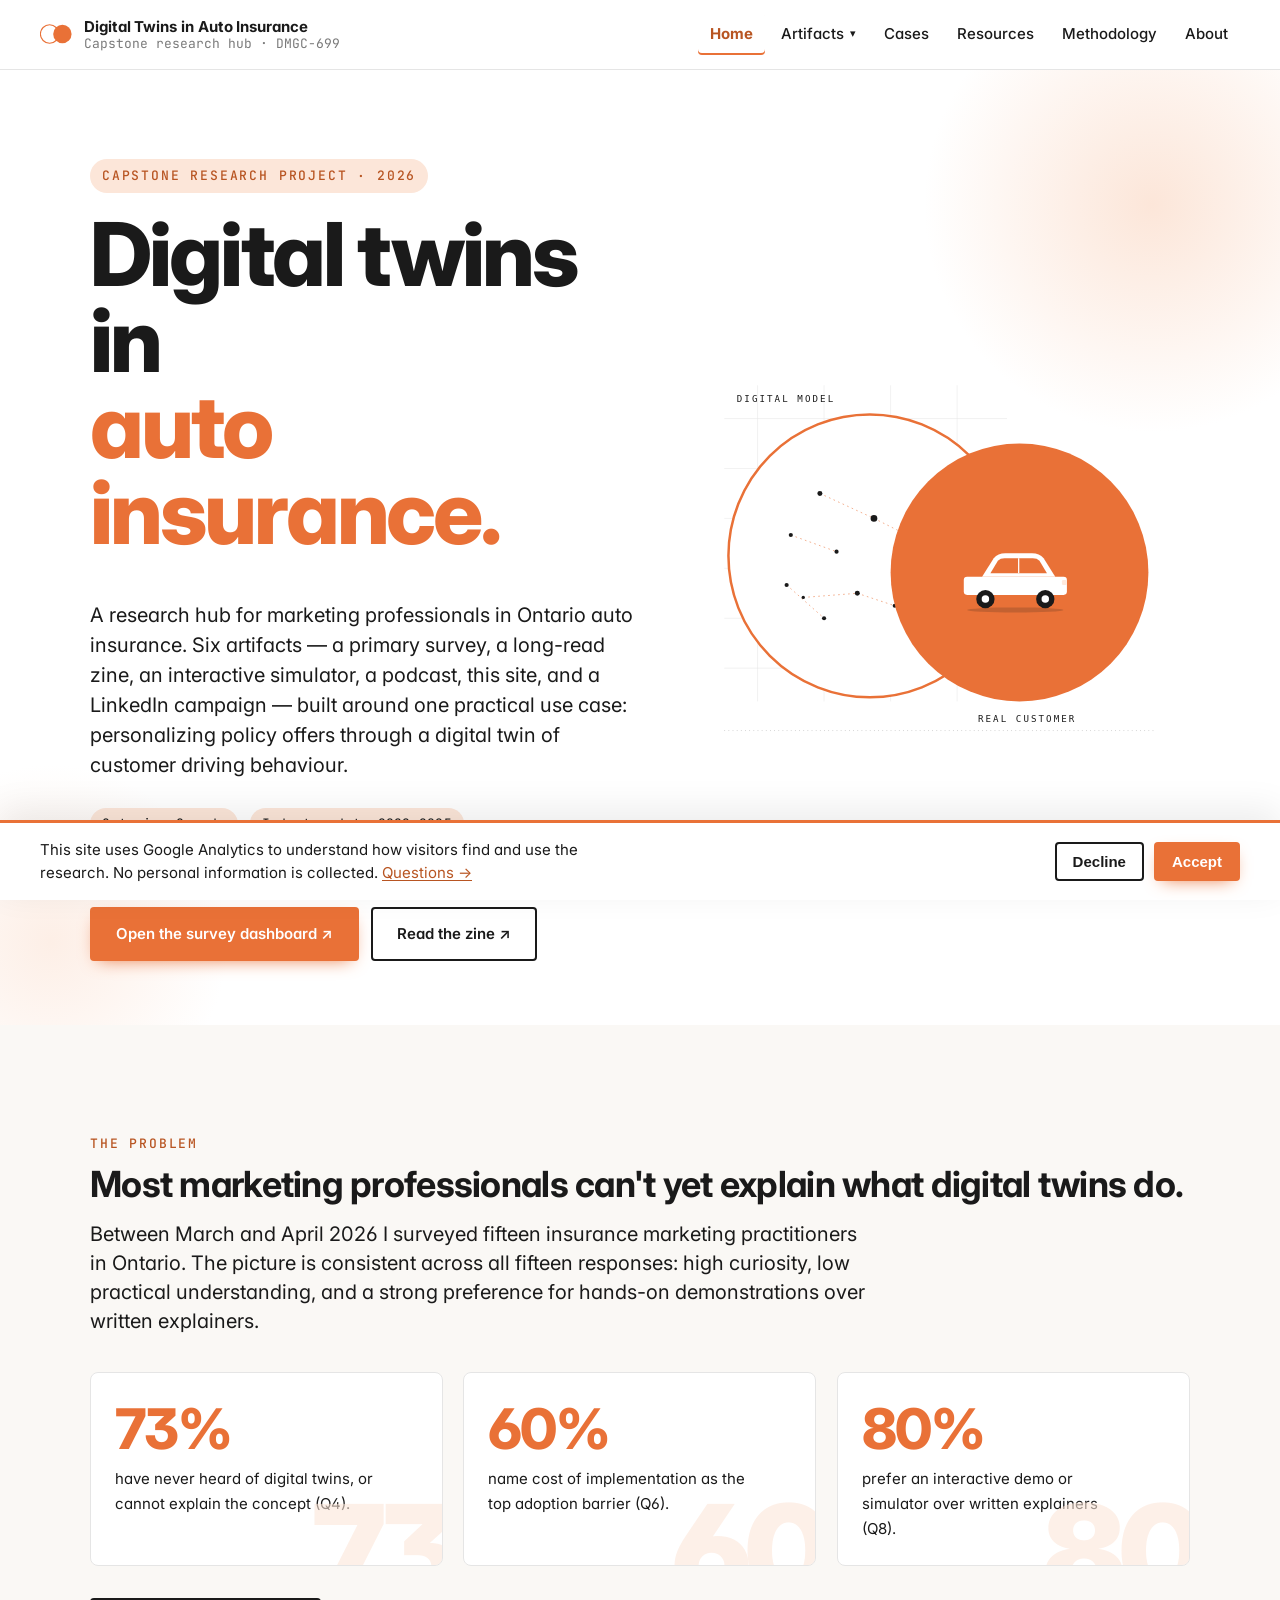
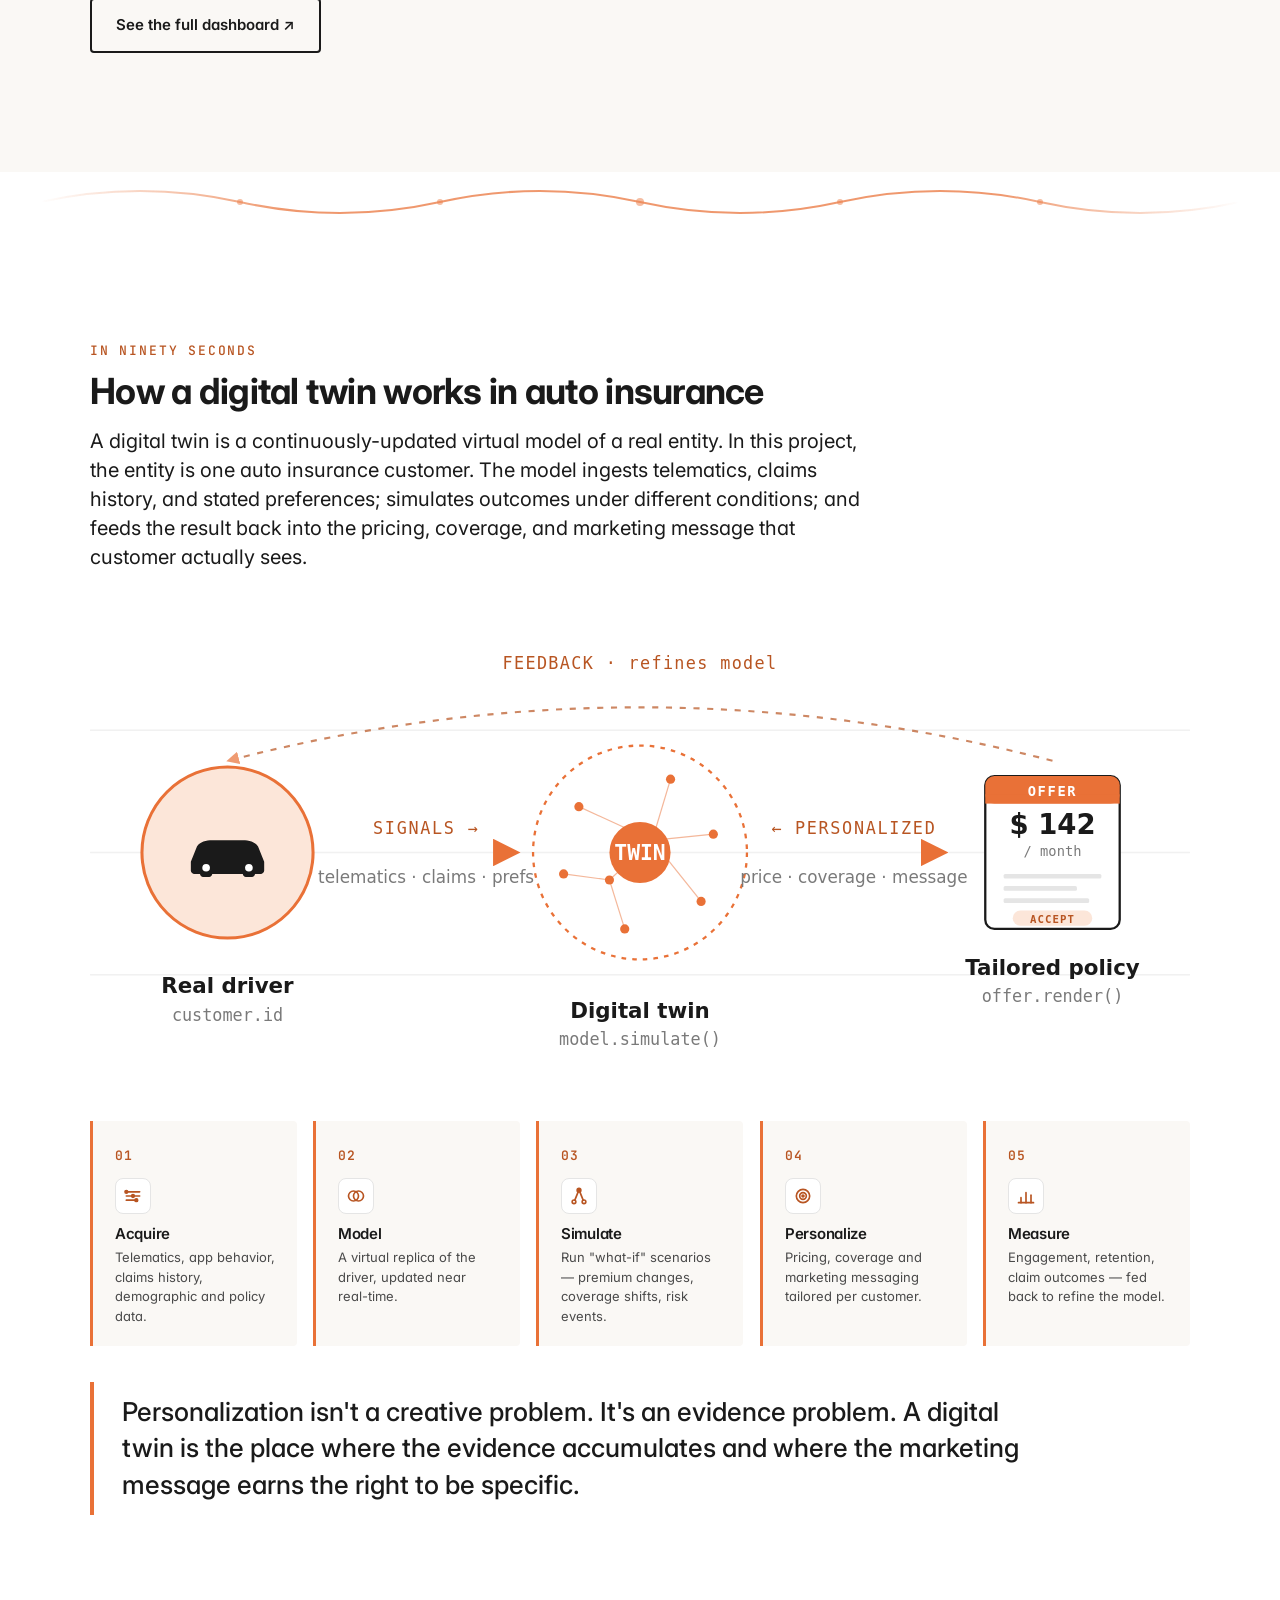
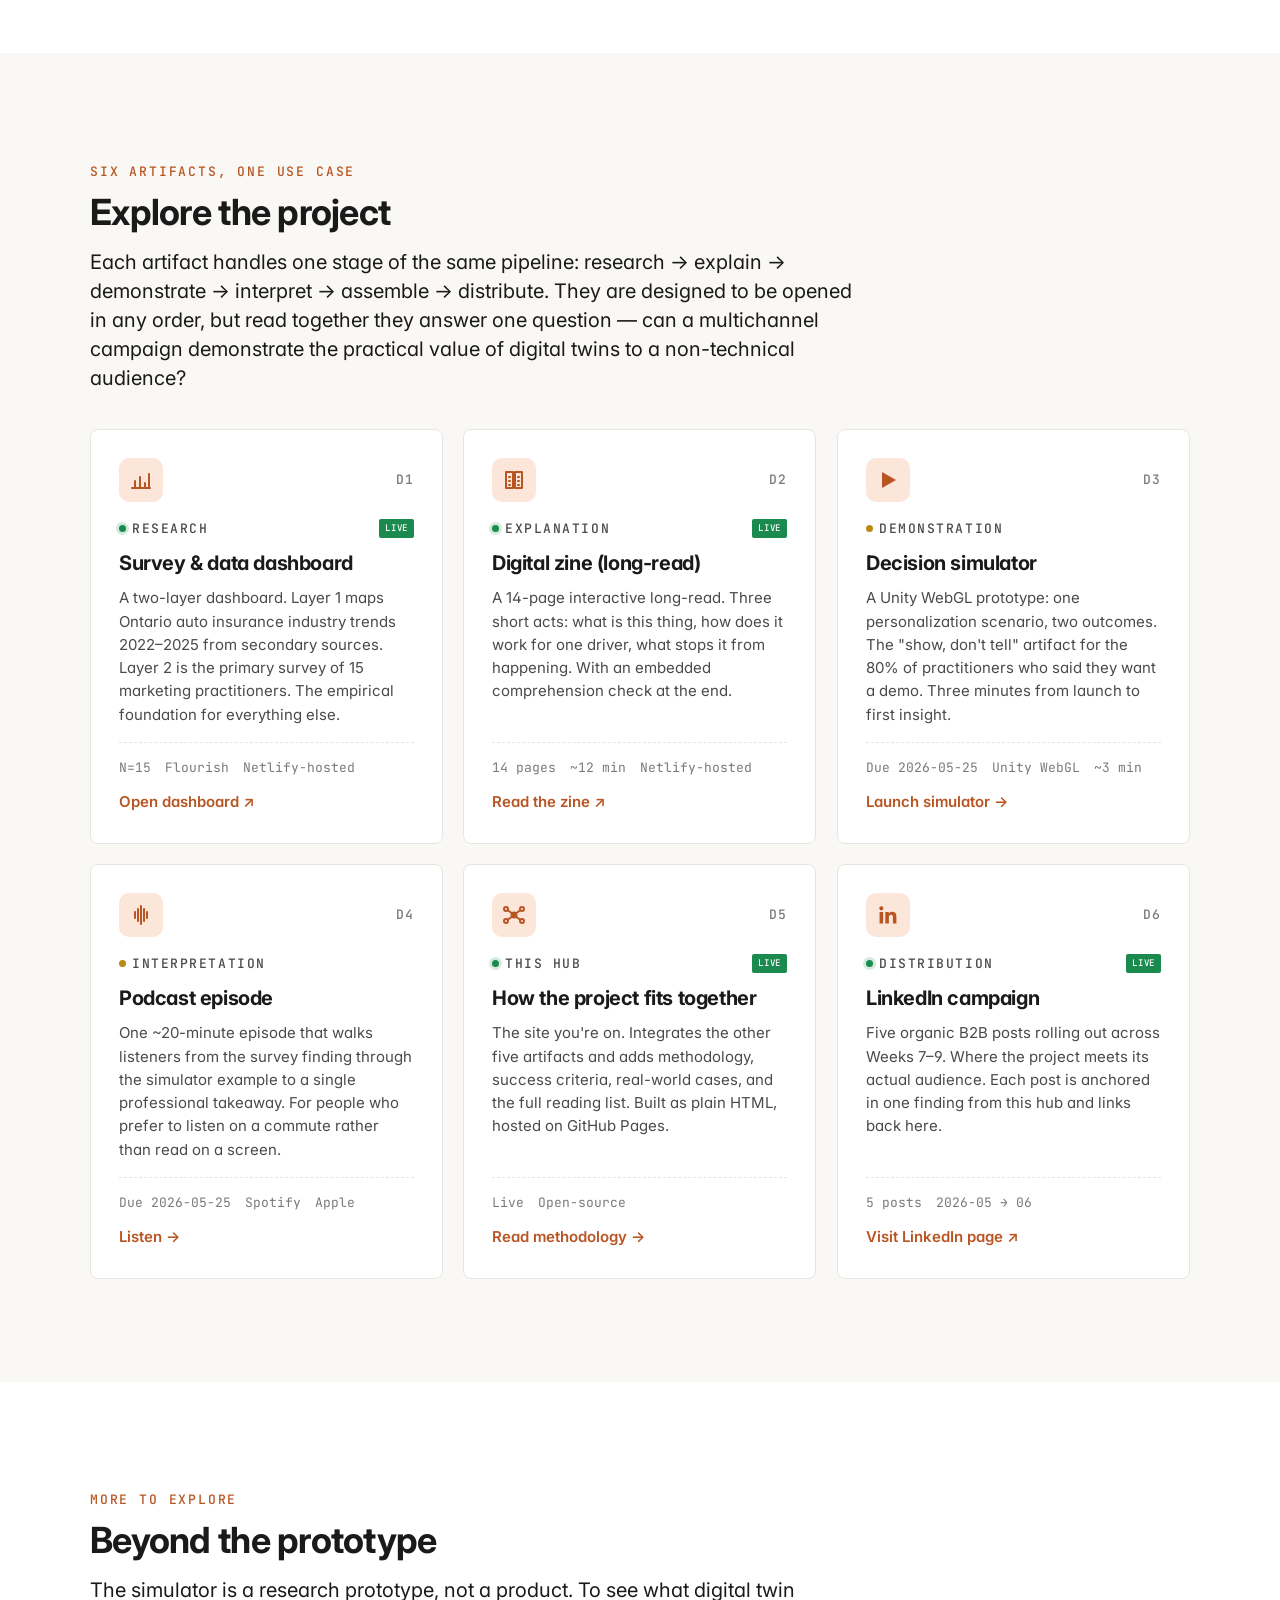
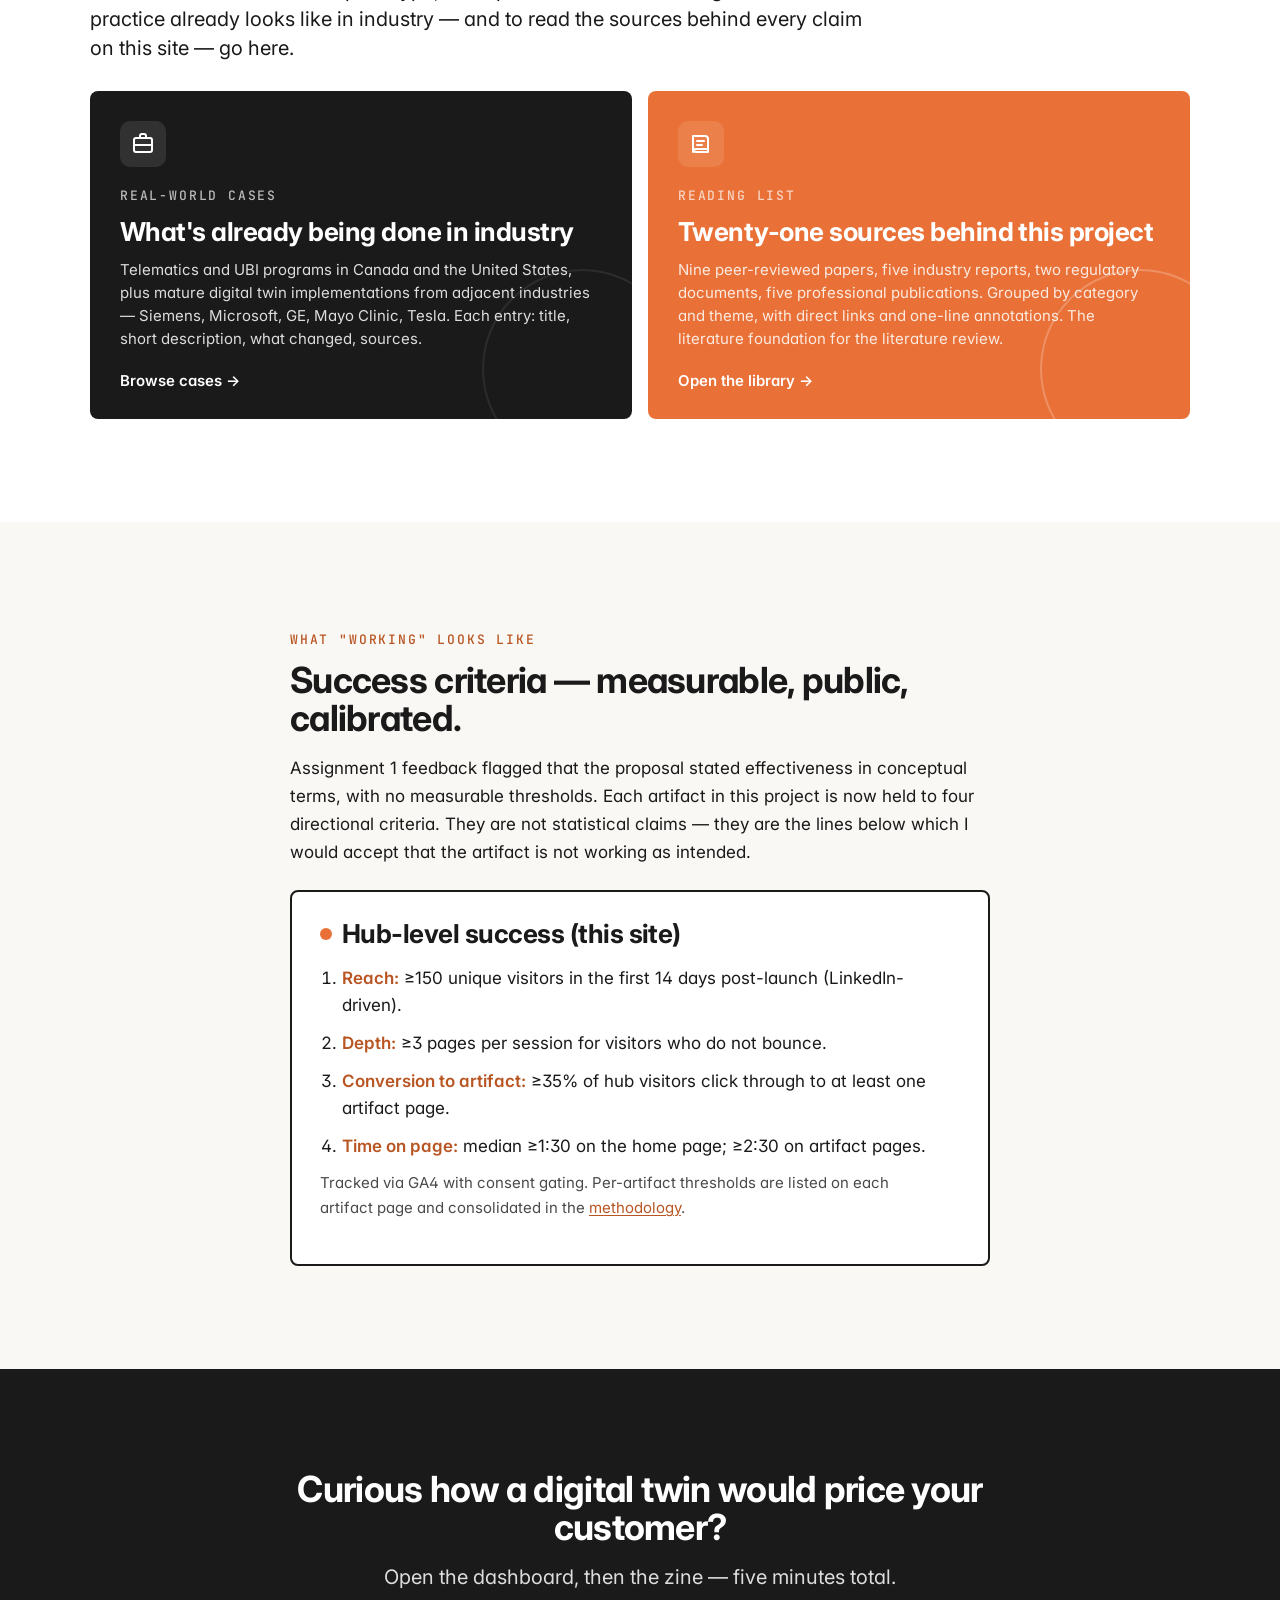
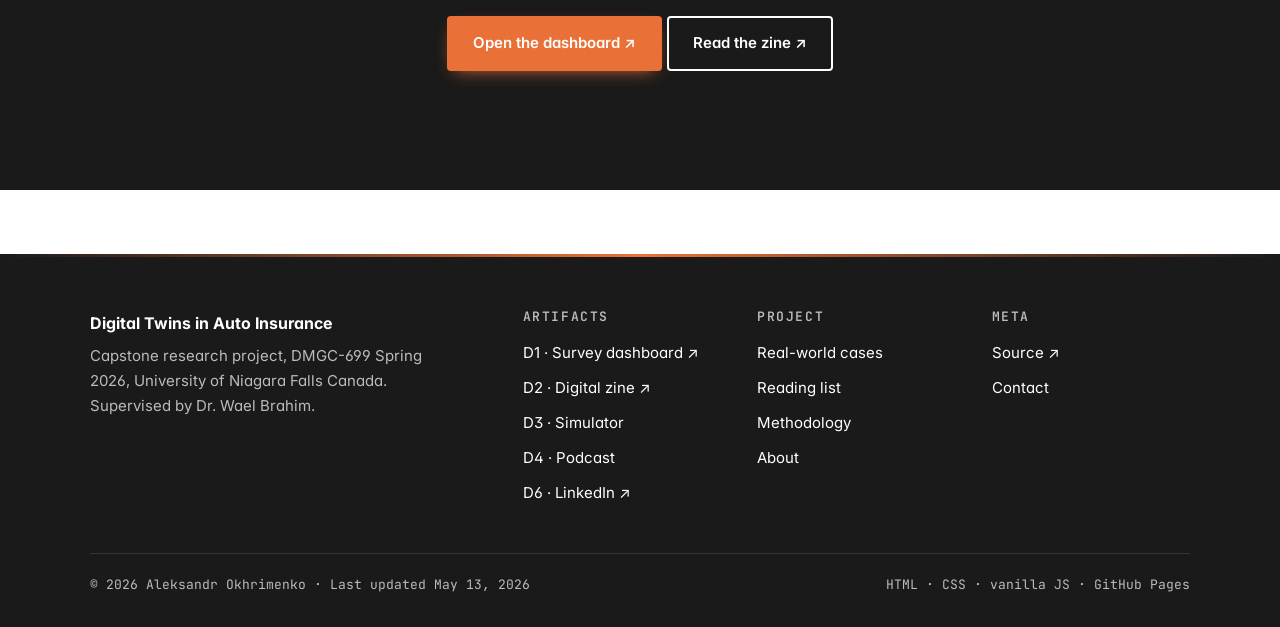
==== commit 06cce120: "redesign: light editorial v3 + scroll animations + new illustrations - Revert to light/editorial pal" ====
--- a/index.html
+++ b/index.html
@@ -6,6 +6,7 @@
   <title>Digital Twins in Auto Insurance — Research Hub</title>
   <meta name="description" content="A multichannel research project demonstrating how digital twin technology applies to auto insurance personalization. For Ontario marketing professionals — survey, zine, simulator, podcast, real-world cases, and full reading list.">
   <meta name="theme-color" content="#E97137">
+  <meta name="color-scheme" content="light">
   <meta name="author" content="Aleksandr Okhrimenko">
 
   <!-- Open Graph -->
@@ -17,6 +18,9 @@
   <link rel="canonical" href="./index.html">
   <link rel="icon" href="assets/img/logo.svg" type="image/svg+xml">
   <link rel="apple-touch-icon" href="assets/img/logo_400.png">
+  <link rel="preconnect" href="https://fonts.googleapis.com">
+  <link rel="preconnect" href="https://fonts.gstatic.com" crossorigin>
+  <link rel="stylesheet" href="https://fonts.googleapis.com/css2?family=Inter:wght@400;500;600;700;800&family=JetBrains+Mono:ital,wght@0,400;0,500;0,600;0,700;1,400;1,600&display=swap">
   <link rel="stylesheet" href="assets/css/styles.css">
   <link rel="manifest" href="manifest.json">
   <meta name="twitter:card" content="summary_large_image">
@@ -46,7 +50,9 @@
         }
       },
       "sameAs": [
-        "https://www.linkedin.com/company/digital-twins-in-auto-insurance/"
+        "https://www.linkedin.com/company/digital-twins-in-auto-insurance/",
+        "https://jade-salamander-5559d4.netlify.app",
+        "https://digitaltwinszeen.netlify.app"
       ]
     },
     {
@@ -61,13 +67,12 @@
     }
   ]
 }</script>
-  <!-- Google Analytics 4 — gated by cookie consent. Replace "G-XXXXXXXXXX" with your real Measurement ID after creating the GA4 property. -->
-  <script>window.__GA_ID__ = "G-XXXXXXXXXX";</script>
-  <script async src="https://www.googletagmanager.com/gtag/js?id=G-XXXXXXXXXX" data-cc-gated></script>
+  <!-- Google Analytics 4 — gated by cookie consent. Active ID below. -->
+  <script>window.__GA_ID__ = "G-4JVVFL141X";</script>
+  <script async src="https://www.googletagmanager.com/gtag/js?id=G-4JVVFL141X" data-cc-gated></script>
   <script>
     window.dataLayer = window.dataLayer || [];
     window.gtag = function(){ dataLayer.push(arguments); };
-    // default to denied; the cookie banner flips this if accepted
     gtag('consent', 'default', {
       ad_storage: 'denied',
       ad_user_data: 'denied',
@@ -75,7 +80,7 @@
       analytics_storage: 'denied'
     });
     gtag('js', new Date());
-    gtag('config', "G-XXXXXXXXXX", { anonymize_ip: true });
+    gtag('config', "G-4JVVFL141X", { anonymize_ip: true });
   </script>
 </head>
 <body>
@@ -106,10 +111,10 @@
           Artifacts <span class="nav__caret" aria-hidden="true">▾</span>
         </button>
         <ul class="nav__menu" id="artifacts-menu" role="menu">
-          <li role="none"><a role="menuitem" href="./research.html">Survey &amp; Dashboard <small>D1 — primary survey, N = 15</small></a></li>
-          <li role="none"><a role="menuitem" href="./zine.html">Digital Zine <small>D2 — 14-page long-read</small></a></li>
-          <li role="none"><a role="menuitem" href="./simulator.html">Decision Simulator <small>D3 — Unity WebGL prototype</small></a></li>
-          <li role="none"><a role="menuitem" href="./podcast.html">Podcast Episode <small>D4 — ~20 minutes</small></a></li>
+          <li role="none"><a role="menuitem" href="./research.html">Survey &amp; Dashboard <small>D1 — primary survey, N=15 · live</small></a></li>
+          <li role="none"><a role="menuitem" href="./zine.html">Digital Zine <small>D2 — 14-page long-read · live</small></a></li>
+          <li role="none"><a role="menuitem" href="./simulator.html">Decision Simulator <small>D3 — Unity WebGL · upcoming</small></a></li>
+          <li role="none"><a role="menuitem" href="./podcast.html">Podcast Episode <small>D4 — ~20 min · upcoming</small></a></li>
         </ul>
       </li>
 
@@ -134,21 +139,22 @@
             <span class="accent">auto insurance.</span>
           </h1>
           <p class="hero__lead">
-            A research hub for marketing professionals in Ontario auto insurance.
-            Six artifacts — a primary survey, a long-read zine, an interactive
-            simulator, a podcast episode, this site, and a LinkedIn campaign —
-            built around one practical use case: personalizing policy offers
-            through a digital twin of customer driving behaviour.
+            A research hub for marketing professionals in Ontario auto
+            insurance. Six artifacts — a primary survey, a long-read zine, an
+            interactive simulator, a podcast, this site, and a LinkedIn
+            campaign — built around one practical use case: personalizing
+            policy offers through a digital twin of customer driving
+            behaviour.
           </p>
           <div class="hero__meta">
             <span>Ontario, Canada</span>
             <span>Industry data 2022–2025</span>
-            <span>N = 15 marketing practitioners</span>
+            <span>N = 15 practitioners</span>
             <span>APA 7</span>
           </div>
           <div class="btn-row">
-            <a class="btn btn--primary" href="./simulator.html">Try the simulator →</a>
-            <a class="btn btn--ghost" href="./research.html">Read the survey</a>
+            <a class="btn btn--primary" href="https://jade-salamander-5559d4.netlify.app" target="_blank" rel="noopener">Open the survey dashboard ↗</a>
+            <a class="btn btn--ghost" href="https://digitaltwinszeen.netlify.app" target="_blank" rel="noopener">Read the zine ↗</a>
           </div>
         </div>
         <div class="hero__visual" aria-hidden="false">
@@ -158,45 +164,50 @@
     </div>
   </section>
 
-  <!-- ===== THE PROBLEM ===== -->
+  <!-- ===== THE PROBLEM / SIGNAL ===== -->
   <section class="section section--alt" aria-labelledby="problem-h">
     <div class="container">
-      <span class="eyebrow">The problem</span>
-      <h2 id="problem-h">Most marketing professionals can't yet explain what digital twins do.</h2>
-      <p class="lead" style="max-width: 60ch;">
+      <span class="eyebrow" data-reveal>The problem</span>
+      <h2 id="problem-h" data-reveal data-delay="1">Most marketing professionals can't yet explain what digital twins do.</h2>
+      <p class="lead" data-reveal data-delay="2" style="max-width: 60ch;">
         Between March and April 2026 I surveyed fifteen insurance marketing
         practitioners in Ontario. The picture is consistent across all fifteen
         responses: high curiosity, low practical understanding, and a strong
         preference for hands-on demonstrations over written explainers.
       </p>
 
-      <div class="stats" style="margin-top: 32px;">
-        <div class="stat" data-bg="73">
+      <div class="stats" style="margin-top: 36px;">
+        <div class="stat" data-bg="73" data-reveal data-delay="1">
           <p class="stat__num">73%</p>
           <p class="stat__label">have never heard of digital twins, or cannot explain the concept (Q4).</p>
         </div>
-        <div class="stat" data-bg="60">
+        <div class="stat" data-bg="60" data-reveal data-delay="2">
           <p class="stat__num">60%</p>
           <p class="stat__label">name cost of implementation as the top adoption barrier (Q6).</p>
         </div>
-        <div class="stat" data-bg="80">
+        <div class="stat" data-bg="80" data-reveal data-delay="3">
           <p class="stat__num">80%</p>
           <p class="stat__label">prefer an interactive demo or simulator over written explainers (Q8).</p>
         </div>
       </div>
 
-      <p style="margin-top: 32px;">
-        <a href="./research.html" class="btn btn--ghost">See the full dashboard (industry data + survey) →</a>
-      </p>
-    </div>
-  </section>
+      <p style="margin-top: 32px;" data-reveal>
+        <a href="https://jade-salamander-5559d4.netlify.app" target="_blank" rel="noopener" class="btn btn--ghost">See the full dashboard ↗</a>
+      </p>
+    </div>
+  </section>
+
+  <!-- decorative divider -->
+  <div aria-hidden="true" style="margin: 0 auto; max-width: 1200px;">
+    <img src="assets/img/divider-wave.svg" alt="" class="illus illus--bleed" style="height: 60px; opacity: 0.85;">
+  </div>
 
   <!-- ===== HOW IT WORKS ===== -->
   <section class="section" aria-labelledby="how-h">
     <div class="container">
-      <span class="eyebrow">In ninety seconds</span>
-      <h2 id="how-h">How a digital twin works in auto insurance</h2>
-      <p class="lead" style="max-width: 60ch;">
+      <span class="eyebrow" data-reveal>In ninety seconds</span>
+      <h2 id="how-h" data-reveal data-delay="1">How a digital twin works in auto insurance</h2>
+      <p class="lead" data-reveal data-delay="2" style="max-width: 60ch;">
         A digital twin is a continuously-updated virtual model of a real entity.
         In this project, the entity is one auto insurance customer. The model
         ingests telematics, claims history, and stated preferences; simulates
@@ -204,36 +215,41 @@
         pricing, coverage, and marketing message that customer actually sees.
       </p>
 
+      <!-- new data-flow illustration -->
+      <figure data-reveal data-delay="3" style="margin: 36px 0 8px;">
+        <img src="assets/img/data-flow.svg" alt="Schematic flow showing a real driver, the digital twin model, and a personalized policy offer, with a feedback arrow looping back to refine the model." class="illus illus--bleed">
+      </figure>
+
       <div class="flow" style="margin-top: 24px;">
-        <div class="flow__step">
+        <div class="flow__step" data-reveal data-delay="1">
           <span class="flow__icon" aria-hidden="true">
             <svg viewBox="0 0 24 24" fill="none" stroke="currentColor" stroke-width="2" stroke-linecap="round" stroke-linejoin="round"><path d="M4 7h16M4 12h16M4 17h12"/><circle cx="4" cy="7" r="1.6" fill="currentColor"/><circle cx="12" cy="12" r="1.6" fill="currentColor"/><circle cx="16" cy="17" r="1.6" fill="currentColor"/></svg>
           </span>
           <h4>Acquire</h4>
           <p>Telematics, app behavior, claims history, demographic and policy data.</p>
         </div>
-        <div class="flow__step">
+        <div class="flow__step" data-reveal data-delay="2">
           <span class="flow__icon" aria-hidden="true">
             <svg viewBox="0 0 24 24" fill="none" stroke="currentColor" stroke-width="2"><circle cx="9" cy="12" r="6"/><circle cx="15" cy="12" r="6"/></svg>
           </span>
           <h4>Model</h4>
           <p>A virtual replica of the driver, updated near real-time.</p>
         </div>
-        <div class="flow__step">
+        <div class="flow__step" data-reveal data-delay="3">
           <span class="flow__icon" aria-hidden="true">
             <svg viewBox="0 0 24 24" fill="none" stroke="currentColor" stroke-width="2" stroke-linecap="round" stroke-linejoin="round"><circle cx="12" cy="5" r="2.2" fill="currentColor"/><circle cx="6" cy="19" r="2.2"/><circle cx="18" cy="19" r="2.2"/><path d="M11 7l-4 10M13 7l4 10"/></svg>
           </span>
           <h4>Simulate</h4>
           <p>Run "what-if" scenarios — premium changes, coverage shifts, risk events.</p>
         </div>
-        <div class="flow__step">
+        <div class="flow__step" data-reveal data-delay="4">
           <span class="flow__icon" aria-hidden="true">
             <svg viewBox="0 0 24 24" fill="none" stroke="currentColor" stroke-width="2"><circle cx="12" cy="12" r="8"/><circle cx="12" cy="12" r="4"/><circle cx="12" cy="12" r="1.2" fill="currentColor"/></svg>
           </span>
           <h4>Personalize</h4>
           <p>Pricing, coverage and marketing messaging tailored per customer.</p>
         </div>
-        <div class="flow__step">
+        <div class="flow__step" data-reveal data-delay="5">
           <span class="flow__icon" aria-hidden="true">
             <svg viewBox="0 0 24 24" fill="none" stroke="currentColor" stroke-width="2" stroke-linecap="round"><line x1="6" y1="20" x2="6" y2="14"/><line x1="12" y1="20" x2="12" y2="8"/><line x1="18" y1="20" x2="18" y2="11"/><line x1="3" y1="20" x2="21" y2="20"/></svg>
           </span>
@@ -242,7 +258,7 @@
         </div>
       </div>
 
-      <blockquote class="pullquote">
+      <blockquote class="pullquote" data-reveal>
         Personalization isn't a creative problem. It's an evidence problem.
         A digital twin is the place where the evidence accumulates and where
         the marketing message earns the right to be specific.
@@ -253,9 +269,9 @@
   <!-- ===== ARTIFACTS ===== -->
   <section class="section section--alt" aria-labelledby="artifacts-h">
     <div class="container">
-      <span class="eyebrow">Six artifacts, one use case</span>
-      <h2 id="artifacts-h">Explore the project</h2>
-      <p class="lead" style="max-width: 60ch;">
+      <span class="eyebrow" data-reveal>Six artifacts, one use case</span>
+      <h2 id="artifacts-h" data-reveal data-delay="1">Explore the project</h2>
+      <p class="lead" data-reveal data-delay="2" style="max-width: 60ch;">
         Each artifact handles one stage of the same pipeline: research →
         explain → demonstrate → interpret → assemble → distribute. They are
         designed to be opened in any order, but read together they answer one
@@ -263,71 +279,101 @@
         of digital twins to a non-technical audience?
       </p>
 
-      <div class="cards" style="margin-top: 32px;">
-
-        <a class="card" href="./research.html" data-status="ready">
-          <span class="card__icon" aria-hidden="true">
-            <svg viewBox="0 0 24 24" fill="none" stroke="currentColor" stroke-width="2" stroke-linecap="round"><line x1="3" y1="20" x2="21" y2="20"/><line x1="6" y1="20" x2="6" y2="13"/><line x1="11" y1="20" x2="11" y2="9"/><line x1="16" y1="20" x2="16" y2="15"/><line x1="20" y1="20" x2="20" y2="6"/></svg>
-          </span>
-          <span class="card__tag">D1 · Research</span>
+      <div class="cards" style="margin-top: 36px;">
+
+        <a class="card" href="./research.html" data-status="live" data-reveal data-delay="1">
+          <div class="card__head">
+            <span class="card__icon" aria-hidden="true">
+              <svg viewBox="0 0 24 24" fill="none" stroke="currentColor" stroke-width="2" stroke-linecap="round"><line x1="3" y1="20" x2="21" y2="20"/><line x1="6" y1="20" x2="6" y2="13"/><line x1="11" y1="20" x2="11" y2="9"/><line x1="16" y1="20" x2="16" y2="15"/><line x1="20" y1="20" x2="20" y2="6"/></svg>
+            </span>
+            <span class="card__id">D1</span>
+          </div>
+          <span class="card__tag">Research</span>
           <h3 class="card__title">Survey &amp; data dashboard</h3>
           <p class="card__desc">A two-layer dashboard. Layer 1 maps Ontario auto insurance industry trends 2022–2025 from secondary sources. Layer 2 is the primary survey of 15 marketing practitioners. The empirical foundation for everything else.</p>
-          <span class="card__meta">N = 15 · Live data · Chart.js</span>
-          <span class="card__arrow">Open dashboard →</span>
-        </a>
-
-        <a class="card" href="./zine.html" data-status="upcoming">
-          <span class="card__icon" aria-hidden="true">
-            <svg viewBox="0 0 24 24" fill="none" stroke="currentColor" stroke-width="2" stroke-linecap="round" stroke-linejoin="round"><path d="M4 4h7v16H4zM13 4h7v16h-7z"/><line x1="7" y1="9" x2="8" y2="9"/><line x1="7" y1="13" x2="8" y2="13"/><line x1="7" y1="17" x2="8" y2="17"/><line x1="16" y1="9" x2="17" y2="9"/><line x1="16" y1="13" x2="17" y2="13"/><line x1="16" y1="17" x2="17" y2="17"/></svg>
-          </span>
-          <span class="card__tag">D2 · Explanation</span>
+          <div class="card__meta">
+            <span>N=15</span><span>Flourish</span><span>Netlify-hosted</span>
+          </div>
+          <span class="card__arrow">Open dashboard ↗</span>
+        </a>
+
+        <a class="card" href="./zine.html" data-status="live" data-reveal data-delay="2">
+          <div class="card__head">
+            <span class="card__icon" aria-hidden="true">
+              <svg viewBox="0 0 24 24" fill="none" stroke="currentColor" stroke-width="2" stroke-linecap="round" stroke-linejoin="round"><path d="M4 4h7v16H4zM13 4h7v16h-7z"/><line x1="7" y1="9" x2="8" y2="9"/><line x1="7" y1="13" x2="8" y2="13"/><line x1="7" y1="17" x2="8" y2="17"/><line x1="16" y1="9" x2="17" y2="9"/><line x1="16" y1="13" x2="17" y2="13"/><line x1="16" y1="17" x2="17" y2="17"/></svg>
+            </span>
+            <span class="card__id">D2</span>
+          </div>
+          <span class="card__tag">Explanation</span>
           <h3 class="card__title">Digital zine (long-read)</h3>
-          <p class="card__desc">A 14-page interactive PDF and web edition that explains the use case in plain language. Three short acts: what is this thing, how does it work for one driver, what stops it from happening. With an embedded comprehension check at the end.</p>
-          <span class="card__meta">Due 2026-05-17 · PDF + web</span>
-          <span class="card__arrow">Read the zine →</span>
-        </a>
-
-        <a class="card" href="./simulator.html" data-status="upcoming">
-          <span class="card__icon" aria-hidden="true">
-            <svg viewBox="0 0 24 24" fill="currentColor"><path d="M6 4 L20 12 L6 20 Z"/></svg>
-          </span>
-          <span class="card__tag">D3 · Demonstration</span>
+          <p class="card__desc">A 14-page interactive long-read. Three short acts: what is this thing, how does it work for one driver, what stops it from happening. With an embedded comprehension check at the end.</p>
+          <div class="card__meta">
+            <span>14 pages</span><span>~12 min</span><span>Netlify-hosted</span>
+          </div>
+          <span class="card__arrow">Read the zine ↗</span>
+        </a>
+
+        <a class="card" href="./simulator.html" data-status="upcoming" data-reveal data-delay="3">
+          <div class="card__head">
+            <span class="card__icon" aria-hidden="true">
+              <svg viewBox="0 0 24 24" fill="currentColor"><path d="M6 4 L20 12 L6 20 Z"/></svg>
+            </span>
+            <span class="card__id">D3</span>
+          </div>
+          <span class="card__tag">Demonstration</span>
           <h3 class="card__title">Decision simulator</h3>
-          <p class="card__desc">A Unity WebGL prototype: one personalization scenario, two outcomes. The "show, don't tell" artifact for the eighty per cent of practitioners who said they want a demo. Three minutes from launch to first insight.</p>
-          <span class="card__meta">Due 2026-05-25 · WebGL · ~3 min</span>
+          <p class="card__desc">A Unity WebGL prototype: one personalization scenario, two outcomes. The "show, don't tell" artifact for the 80% of practitioners who said they want a demo. Three minutes from launch to first insight.</p>
+          <div class="card__meta">
+            <span>Due 2026-05-25</span><span>Unity WebGL</span><span>~3 min</span>
+          </div>
           <span class="card__arrow">Launch simulator →</span>
         </a>
 
-        <a class="card" href="./podcast.html" data-status="upcoming">
-          <span class="card__icon" aria-hidden="true">
-            <svg viewBox="0 0 24 24" fill="none" stroke="currentColor" stroke-width="2" stroke-linecap="round"><line x1="6" y1="9" x2="6" y2="15"/><line x1="9" y1="6" x2="9" y2="18"/><line x1="12" y1="3" x2="12" y2="21"/><line x1="15" y1="6" x2="15" y2="18"/><line x1="18" y1="9" x2="18" y2="15"/></svg>
-          </span>
-          <span class="card__tag">D4 · Interpretation</span>
+        <a class="card" href="./podcast.html" data-status="upcoming" data-reveal data-delay="4">
+          <div class="card__head">
+            <span class="card__icon" aria-hidden="true">
+              <svg viewBox="0 0 24 24" fill="none" stroke="currentColor" stroke-width="2" stroke-linecap="round"><line x1="6" y1="9" x2="6" y2="15"/><line x1="9" y1="6" x2="9" y2="18"/><line x1="12" y1="3" x2="12" y2="21"/><line x1="15" y1="6" x2="15" y2="18"/><line x1="18" y1="9" x2="18" y2="15"/></svg>
+            </span>
+            <span class="card__id">D4</span>
+          </div>
+          <span class="card__tag">Interpretation</span>
           <h3 class="card__title">Podcast episode</h3>
           <p class="card__desc">One ~20-minute episode that walks listeners from the survey finding through the simulator example to a single professional takeaway. For people who prefer to listen on a commute rather than read on a screen.</p>
-          <span class="card__meta">Due 2026-05-25 · Spotify · Apple</span>
+          <div class="card__meta">
+            <span>Due 2026-05-25</span><span>Spotify</span><span>Apple</span>
+          </div>
           <span class="card__arrow">Listen →</span>
         </a>
 
-        <a class="card" href="./methodology.html" data-status="ready">
-          <span class="card__icon" aria-hidden="true">
-            <svg viewBox="0 0 24 24" fill="none" stroke="currentColor" stroke-width="2"><circle cx="12" cy="12" r="2.5" fill="currentColor"/><circle cx="4" cy="6" r="2"/><circle cx="20" cy="6" r="2"/><circle cx="4" cy="18" r="2"/><circle cx="20" cy="18" r="2"/><line x1="11" y1="11" x2="5.4" y2="7"/><line x1="13" y1="11" x2="18.6" y2="7"/><line x1="11" y1="13" x2="5.4" y2="17"/><line x1="13" y1="13" x2="18.6" y2="17"/></svg>
-          </span>
-          <span class="card__tag">D5 · This hub</span>
+        <a class="card" href="./methodology.html" data-status="live" data-reveal data-delay="5">
+          <div class="card__head">
+            <span class="card__icon" aria-hidden="true">
+              <svg viewBox="0 0 24 24" fill="none" stroke="currentColor" stroke-width="2"><circle cx="12" cy="12" r="2.5" fill="currentColor"/><circle cx="4" cy="6" r="2"/><circle cx="20" cy="6" r="2"/><circle cx="4" cy="18" r="2"/><circle cx="20" cy="18" r="2"/><line x1="11" y1="11" x2="5.4" y2="7"/><line x1="13" y1="11" x2="18.6" y2="7"/><line x1="11" y1="13" x2="5.4" y2="17"/><line x1="13" y1="13" x2="18.6" y2="17"/></svg>
+            </span>
+            <span class="card__id">D5</span>
+          </div>
+          <span class="card__tag">This hub</span>
           <h3 class="card__title">How the project fits together</h3>
           <p class="card__desc">The site you're on. Integrates the other five artifacts and adds methodology, success criteria, real-world cases, and the full reading list. Built as plain HTML, hosted on GitHub Pages.</p>
-          <span class="card__meta">Live · Open-source</span>
+          <div class="card__meta">
+            <span>Live</span><span>Open-source</span>
+          </div>
           <span class="card__arrow">Read methodology →</span>
         </a>
 
-        <a class="card" href="https://www.linkedin.com/company/digital-twins-in-auto-insurance/" target="_blank" rel="noopener" data-status="ready">
-          <span class="card__icon" aria-hidden="true">
-            <svg viewBox="0 0 24 24" fill="currentColor"><path d="M20.45 20.45h-3.55V14.85c0-1.34-.03-3.07-1.87-3.07-1.87 0-2.16 1.46-2.16 2.97v5.7H9.32V9h3.41v1.56h.05c.47-.9 1.63-1.85 3.36-1.85 3.59 0 4.26 2.36 4.26 5.43v6.31zM5.34 7.43c-1.14 0-2.06-.92-2.06-2.06 0-1.14.92-2.06 2.06-2.06 1.14 0 2.06.92 2.06 2.06 0 1.14-.92 2.06-2.06 2.06zM7.12 20.45H3.56V9h3.56v11.45z"/></svg>
-          </span>
-          <span class="card__tag">D6 · Distribution</span>
+        <a class="card" href="https://www.linkedin.com/company/digital-twins-in-auto-insurance/" target="_blank" rel="noopener" data-status="live" data-reveal data-delay="6">
+          <div class="card__head">
+            <span class="card__icon" aria-hidden="true">
+              <svg viewBox="0 0 24 24" fill="currentColor"><path d="M20.45 20.45h-3.55V14.85c0-1.34-.03-3.07-1.87-3.07-1.87 0-2.16 1.46-2.16 2.97v5.7H9.32V9h3.41v1.56h.05c.47-.9 1.63-1.85 3.36-1.85 3.59 0 4.26 2.36 4.26 5.43v6.31zM5.34 7.43c-1.14 0-2.06-.92-2.06-2.06 0-1.14.92-2.06 2.06-2.06 1.14 0 2.06.92 2.06 2.06 0 1.14-.92 2.06-2.06 2.06zM7.12 20.45H3.56V9h3.56v11.45z"/></svg>
+            </span>
+            <span class="card__id">D6</span>
+          </div>
+          <span class="card__tag">Distribution</span>
           <h3 class="card__title">LinkedIn campaign</h3>
           <p class="card__desc">Five organic B2B posts rolling out across Weeks 7–9. Where the project meets its actual audience. Each post is anchored in one finding from this hub and links back here.</p>
-          <span class="card__meta">5 posts · 2026-05 → 06</span>
+          <div class="card__meta">
+            <span>5 posts</span><span>2026-05 → 06</span>
+          </div>
           <span class="card__arrow">Visit LinkedIn page ↗</span>
         </a>
 
@@ -335,19 +381,19 @@
     </div>
   </section>
 
-  <!-- ===== MORE TO EXPLORE (Cases + Resources) ===== -->
+  <!-- ===== MORE TO EXPLORE ===== -->
   <section class="section" aria-labelledby="explore-h">
     <div class="container">
-      <span class="eyebrow">More to explore</span>
-      <h2 id="explore-h">Beyond the prototype</h2>
-      <p class="lead" style="max-width: 60ch;">
+      <span class="eyebrow" data-reveal>More to explore</span>
+      <h2 id="explore-h" data-reveal data-delay="1">Beyond the prototype</h2>
+      <p class="lead" data-reveal data-delay="2" style="max-width: 60ch;">
         The simulator is a research prototype, not a product. To see what
         digital twin practice already looks like in industry — and to read the
         sources behind every claim on this site — go here.
       </p>
 
-      <div class="explore" style="margin-top: 24px;">
-        <a class="explore__item" href="./cases.html">
+      <div class="explore" style="margin-top: 28px;">
+        <a class="explore__item" href="./cases.html" data-reveal data-delay="1">
           <span class="explore__icon" aria-hidden="true">
             <svg viewBox="0 0 24 24" fill="none" stroke="currentColor" stroke-width="2" stroke-linecap="round" stroke-linejoin="round"><rect x="3" y="6" width="18" height="14" rx="2"/><path d="M9 6V4a2 2 0 0 1 2-2h2a2 2 0 0 1 2 2v2"/><line x1="3" y1="13" x2="21" y2="13"/></svg>
           </span>
@@ -356,7 +402,7 @@
           <p>Telematics and UBI programs in Canada and the United States, plus mature digital twin implementations from adjacent industries — Siemens, Microsoft, GE, Mayo Clinic, Tesla. Each entry: title, short description, what changed, sources.</p>
           <span class="go">Browse cases →</span>
         </a>
-        <a class="explore__item" href="./resources.html">
+        <a class="explore__item" href="./resources.html" data-reveal data-delay="2">
           <span class="explore__icon" aria-hidden="true">
             <svg viewBox="0 0 24 24" fill="none" stroke="currentColor" stroke-width="2" stroke-linecap="round" stroke-linejoin="round"><path d="M4 4h12a3 3 0 0 1 3 3v13H7a3 3 0 0 1-3-3V4z"/><path d="M19 17H7a3 3 0 0 0-3 3"/><line x1="8" y1="9" x2="15" y2="9"/><line x1="8" y1="13" x2="13" y2="13"/></svg>
           </span>
@@ -372,9 +418,9 @@
   <!-- ===== SUCCESS CRITERIA ===== -->
   <section class="section section--alt" aria-labelledby="success-h">
     <div class="container container-narrow">
-      <span class="eyebrow">What "working" looks like</span>
-      <h2 id="success-h">Success criteria — measurable, public, calibrated.</h2>
-      <p>
+      <span class="eyebrow" data-reveal>What "working" looks like</span>
+      <h2 id="success-h" data-reveal data-delay="1">Success criteria — measurable, public, calibrated.</h2>
+      <p data-reveal data-delay="2">
         Assignment 1 feedback flagged that the proposal stated effectiveness in
         conceptual terms, with no measurable thresholds. Each artifact in this
         project is now held to four directional criteria. They are not
@@ -382,7 +428,7 @@
         the artifact is not working as intended.
       </p>
 
-      <div class="success" style="margin-top: 24px;">
+      <div class="success" style="margin-top: 24px;" data-reveal data-delay="3">
         <h3>Hub-level success (this site)</h3>
         <ol>
           <li><strong>Reach:</strong> ≥150 unique visitors in the first 14 days post-launch (LinkedIn-driven).</li>
@@ -391,20 +437,21 @@
           <li><strong>Time on page:</strong> median ≥1:30 on the home page; ≥2:30 on artifact pages.</li>
         </ol>
         <p class="muted" style="margin-top: 12px; font-size: var(--fs-sm);">
-          Tracked via Plausible (privacy-first analytics, no cookies). Per-artifact thresholds are listed on each artifact page and consolidated in the
+          Tracked via GA4 with consent gating. Per-artifact thresholds are listed on each artifact page and consolidated in the
           <a href="./methodology.html#success">methodology</a>.
         </p>
       </div>
     </div>
   </section>
 
-  <!-- ===== CALL TO ACTION ===== -->
+  <!-- ===== CTA ===== -->
   <section class="section section--ink">
     <div class="container container-narrow" style="text-align: center;">
-      <h2 style="color: #fff;">Curious how a digital twin would price your customer?</h2>
-      <p class="lead" style="color: #ddd;">Open the simulator. One scenario, two outcomes, three minutes.</p>
-      <p style="margin-top: 24px;">
-        <a class="btn btn--primary" href="./simulator.html">Launch the simulator →</a>
+      <h2 data-reveal>Curious how a digital twin would price your customer?</h2>
+      <p class="lead" data-reveal data-delay="1" style="margin: 0 auto 24px;">Open the dashboard, then the zine — five minutes total.</p>
+      <p style="margin-top: 24px;" data-reveal data-delay="2">
+        <a class="btn btn--primary" href="https://jade-salamander-5559d4.netlify.app" target="_blank" rel="noopener">Open the dashboard ↗</a>
+        <a class="btn btn--ghost" style="color: #fff; border-color: #fff;" href="https://digitaltwinszeen.netlify.app" target="_blank" rel="noopener">Read the zine ↗</a>
       </p>
     </div>
   </section>
@@ -412,7 +459,7 @@
 </main>
 
 <!-- ===== FOOTER ===== -->
-<footer class="site-footer footer">
+<footer class="site-footer">
   <div class="container">
     <div class="footer__grid">
       <div>
@@ -423,29 +470,35 @@
         </p>
       </div>
       <div>
+        <h4>Artifacts</h4>
+        <ul>
+          <li><a href="https://jade-salamander-5559d4.netlify.app" target="_blank" rel="noopener">D1 · Survey dashboard ↗</a></li>
+          <li><a href="https://digitaltwinszeen.netlify.app" target="_blank" rel="noopener">D2 · Digital zine ↗</a></li>
+          <li><a href="./simulator.html">D3 · Simulator</a></li>
+          <li><a href="./podcast.html">D4 · Podcast</a></li>
+          <li><a href="https://www.linkedin.com/company/digital-twins-in-auto-insurance/" target="_blank" rel="noopener">D6 · LinkedIn ↗</a></li>
+        </ul>
+      </div>
+      <div>
         <h4>Project</h4>
-        <ul>
-          <li><a href="./research.html">Survey + dashboard</a></li>
-          <li><a href="./zine.html">Digital zine</a></li>
-          <li><a href="./simulator.html">Simulator</a></li>
-          <li><a href="./podcast.html">Podcast</a></li>
-          <li><a href="https://www.linkedin.com/company/digital-twins-in-auto-insurance/" target="_blank" rel="noopener">LinkedIn page ↗</a></li>
-        </ul>
-      </div>
-      <div>
-        <h4>More</h4>
         <ul>
           <li><a href="./cases.html">Real-world cases</a></li>
           <li><a href="./resources.html">Reading list</a></li>
           <li><a href="./methodology.html">Methodology</a></li>
-          <li><a href="./about.html">About the researcher</a></li>
-          <li><a href="https://github.com/" target="_blank" rel="noopener">Source on GitHub ↗</a></li>
+          <li><a href="./about.html">About</a></li>
         </ul>
       </div>
+      <div>
+        <h4>Meta</h4>
+        <ul>
+          <li><a href="https://github.com/" target="_blank" rel="noopener">Source ↗</a></li>
+          <li><a href="./about.html#contact">Contact</a></li>
+        </ul>
+      </div>
     </div>
     <div class="footer__bottom">
-      <span>© 2026 Aleksandr Okhrimenko. Last updated <span data-updated="2026-05-06">2026-05-06</span>.</span>
-      <span>Built with HTML, CSS, plain JS · Hosted on GitHub Pages</span>
+      <span>© 2026 Aleksandr Okhrimenko · Last updated <span data-updated="2026-05-13">2026-05-13</span></span>
+      <span>HTML · CSS · vanilla JS · GitHub Pages</span>
     </div>
   </div>
 </footer>
@@ -470,15 +523,13 @@
       try { localStorage.setItem(KEY, accepted ? 'accept' : 'deny'); } catch (e) {}
       if (banner) banner.hidden = true;
       if (accepted && window.gtag) {
-        window.gtag('consent', 'update', {
-          analytics_storage: 'granted'
-        });
+        window.gtag('consent', 'update', { analytics_storage: 'granted' });
       }
     }
     if (pref === 'accept') {
       if (window.gtag) window.gtag('consent', 'update', { analytics_storage: 'granted' });
     } else if (pref === 'deny') {
-      // stays denied
+      /* stays denied */
     } else if (banner) {
       banner.hidden = false;
     }
--- a/assets/css/styles.css
+++ b/assets/css/styles.css
@@ -1,47 +1,66 @@
 /* =========================================================
    Digital Twins in Auto Insurance — Research Hub
-   Design system, single stylesheet, no preprocessor.
-   Brand locked from D6 LinkedIn page (project_d6_brand_identity.md):
-   primary orange #E97137, white #FFFFFF, near-black #1A1A1A.
+   v3 Editorial-light + Inter / JetBrains Mono typography.
+   Light theme primary. Brand orange #E97137 as accent.
+   Adds: scroll-reveal animations, illustrative section accents.
+   Single stylesheet, no preprocessor.
    ========================================================= */
 
 :root {
   /* palette */
-  --c-orange: #E97137;
-  --c-orange-soft: #FCE6D9;       /* tint for backgrounds */
-  --c-orange-deep: #B85522;       /* AA on white for body text */
-  --c-ink: #1A1A1A;
-  --c-ink-soft: #4A4A4A;
-  --c-line: #E5E5E5;
-  --c-bg: #FFFFFF;
-  --c-bg-alt: #FAFAFA;
-  --c-focus: #2563EB;             /* clear focus ring, AAA */
-
-  /* typography */
-  --ff-sans: -apple-system, BlinkMacSystemFont, "Inter", "Segoe UI", Roboto, Helvetica, Arial, sans-serif;
-  --ff-mono: ui-monospace, "SF Mono", Menlo, Consolas, monospace;
-  --fs-xs: 0.8125rem;     /* 13 */
-  --fs-sm: 0.9375rem;     /* 15 */
-  --fs-base: 1.0625rem;   /* 17 */
-  --fs-md: 1.25rem;       /* 20 */
-  --fs-lg: 1.5rem;        /* 24 */
-  --fs-xl: 2rem;          /* 32 */
-  --fs-2xl: 2.75rem;      /* 44 */
-  --fs-3xl: clamp(3rem, 8vw, 6.5rem);  /* hero */
-  --lh-tight: 1.1;
-  --lh-snug: 1.3;
-  --lh-base: 1.6;
+  --c-orange:        #E97137;
+  --c-orange-soft:   #FCE6D9;
+  --c-orange-mid:    #F4A573;
+  --c-orange-deep:   #B85522;
+  --c-orange-darker: #8E3F18;
+  --c-ink:           #1A1A1A;
+  --c-ink-soft:      #4A4A4A;
+  --c-ink-faint:     #7A7A7A;
+  --c-line:          #E5E5E5;
+  --c-line-soft:     #F0F0F0;
+  --c-bg:            #FFFFFF;
+  --c-bg-alt:        #FAF8F5;
+  --c-bg-warm:       #FBF6F1;
+  --c-focus:         #2563EB;
+  --c-green:         #1B8A4F;
+  --c-yellow:        #B68A14;
+  --c-blue:          #2563EB;
+
+  /* typography (kept from v2 — they look good) */
+  --ff-sans: "Inter", -apple-system, BlinkMacSystemFont, "Segoe UI", Roboto, Helvetica, Arial, sans-serif;
+  --ff-mono: "JetBrains Mono", "IBM Plex Mono", "SF Mono", ui-monospace, Menlo, Consolas, monospace;
+  --ff-display: "Inter", -apple-system, BlinkMacSystemFont, sans-serif;
+
+  --fs-xs:   0.8125rem;  /* 13 */
+  --fs-sm:   0.9375rem;  /* 15 */
+  --fs-md:   1rem;       /* 16 */
+  --fs-base: 1.0625rem;  /* 17 */
+  --fs-lg:   1.25rem;    /* 20 */
+  --fs-xl:   1.625rem;   /* 26 */
+  --fs-2xl:  2.25rem;    /* 36 */
+  --fs-3xl:  3rem;       /* 48 */
+  --fs-hero: clamp(2.75rem, 7vw, 5.5rem);
+
+  --lh-tight: 1.05;
+  --lh-snug:  1.3;
+  --lh-base:  1.65;
 
   /* layout */
-  --container: 1140px;
-  --container-narrow: 760px;
-  --gutter: clamp(20px, 4vw, 40px);
-  --section-pad: clamp(48px, 8vw, 96px);
-  --radius: 4px;
-  --radius-lg: 12px;
+  --container:        1180px;
+  --container-narrow: 780px;
+  --container-wide:   1320px;
+  --gutter:           clamp(20px, 4vw, 40px);
+  --section-pad:      clamp(56px, 8vw, 104px);
+  --radius:    4px;
+  --radius-md: 8px;
+  --radius-lg: 16px;
 
   /* motion */
   --ease: cubic-bezier(.2, .7, .3, 1);
+  --ease-spring: cubic-bezier(.34, 1.32, .64, 1);
+  --dur-fast: 180ms;
+  --dur:      320ms;
+  --dur-slow: 640ms;
 }
 
 /* ===== reset ===== */
@@ -56,84 +75,151 @@
   background: var(--c-bg);
   -webkit-font-smoothing: antialiased;
   -moz-osx-font-smoothing: grayscale;
+  font-feature-settings: "ss01", "cv11", "kern";
+  text-rendering: optimizeLegibility;
 }
 img, svg { max-width: 100%; height: auto; display: block; }
-a { color: var(--c-orange-deep); text-decoration-skip-ink: auto; }
-a:hover { text-decoration-thickness: 2px; }
+a {
+  color: var(--c-orange-deep);
+  text-decoration-skip-ink: auto;
+  text-underline-offset: 2px;
+  text-decoration-thickness: 1px;
+}
+a:hover { color: var(--c-orange-darker); text-decoration-thickness: 2px; }
 :focus-visible {
   outline: 3px solid var(--c-focus);
   outline-offset: 2px;
   border-radius: 2px;
 }
-
-/* skip link, WCAG 2.4.1 */
+::selection { background: var(--c-orange-soft); color: var(--c-ink); }
+
+hr {
+  border: 0; height: 1px; background: var(--c-line);
+  margin: 32px 0;
+}
+
+/* skip link */
 .skip {
   position: absolute; left: 0; top: 0;
   background: var(--c-ink); color: #fff;
-  padding: 8px 12px; transform: translateY(-110%);
+  padding: 10px 14px; transform: translateY(-110%);
   z-index: 1000; text-decoration: none; font-weight: 600;
+  font-family: var(--ff-mono); font-size: var(--fs-sm);
 }
 .skip:focus { transform: translateY(0); }
 
 /* ===== layout ===== */
-.container { width: 100%; max-width: var(--container); margin: 0 auto; padding: 0 var(--gutter); }
-.container-narrow { max-width: var(--container-narrow); margin: 0 auto; padding: 0 var(--gutter); }
-.section { padding: var(--section-pad) 0; }
-.section--alt { background: var(--c-bg-alt); }
-.section--ink { background: var(--c-ink); color: #fff; }
-.section--ink a { color: #fff; }
-.grid { display: grid; gap: clamp(20px, 3vw, 32px); }
-.grid--2 { grid-template-columns: repeat(auto-fit, minmax(300px, 1fr)); }
-.grid--3 { grid-template-columns: repeat(auto-fit, minmax(260px, 1fr)); }
-.grid--4 { grid-template-columns: repeat(auto-fit, minmax(220px, 1fr)); }
+.container       { width: 100%; max-width: var(--container);        margin: 0 auto; padding: 0 var(--gutter); }
+.container-narrow{ width: 100%; max-width: var(--container-narrow); margin: 0 auto; padding: 0 var(--gutter); }
+.container-data, .container-wide { width: 100%; max-width: var(--container-wide); margin: 0 auto; padding: 0 var(--gutter); }
+.section { padding: var(--section-pad) 0; position: relative; }
+.section--alt    { background: var(--c-bg-alt); }
+.section--deep   { background: var(--c-bg-warm); }
+.section--accent { background: linear-gradient(180deg, var(--c-bg) 0%, var(--c-bg-alt) 100%); }
+.section--ink    { background: var(--c-ink); color: #fff; }
+.section--ink h2, .section--ink h3, .section--ink p { color: #fff; }
+.section--ink a  { color: #fff; text-decoration-color: var(--c-orange); }
+.section--ink .lead { color: rgba(255,255,255,0.85); }
+
+/* subtle decorative section divider (orange wave at top) */
+.section--accent::before {
+  content: ""; position: absolute; top: 0; left: 0; right: 0; height: 2px;
+  background: linear-gradient(90deg, transparent 0%, var(--c-orange) 30%, var(--c-orange) 70%, transparent 100%);
+  opacity: 0.4;
+}
 
 /* ===== typography ===== */
-h1, h2, h3, h4 { font-family: var(--ff-sans); line-height: var(--lh-tight); margin: 0 0 0.4em; letter-spacing: -0.01em; }
-h1 { font-size: var(--fs-2xl); font-weight: 800; }
-h2 { font-size: var(--fs-xl); font-weight: 700; }
-h3 { font-size: var(--fs-lg); font-weight: 700; }
-h4 { font-size: var(--fs-md); font-weight: 600; }
-p  { margin: 0 0 1em; }
-.lead { font-size: var(--fs-md); line-height: var(--lh-snug); color: var(--c-ink); }
+h1, h2, h3, h4, h5 {
+  font-family: var(--ff-display);
+  line-height: var(--lh-tight);
+  margin: 0 0 0.45em;
+  letter-spacing: -0.02em;
+  color: var(--c-ink);
+  font-weight: 700;
+}
+h1 { font-size: var(--fs-3xl); font-weight: 800; letter-spacing: -0.03em; }
+h2 { font-size: var(--fs-2xl); font-weight: 700; }
+h3 { font-size: var(--fs-xl); font-weight: 700; }
+h4 { font-size: var(--fs-lg); font-weight: 600; }
+h5 { font-size: var(--fs-md); font-weight: 600; text-transform: uppercase; letter-spacing: 0.06em; color: var(--c-ink-soft); }
+p  { margin: 0 0 1em; max-width: 68ch; }
+.lead { font-size: var(--fs-lg); line-height: 1.45; color: var(--c-ink); max-width: 62ch; font-weight: 400; }
 .muted { color: var(--c-ink-soft); }
+.dim   { color: var(--c-ink-faint); }
+strong { color: var(--c-ink); font-weight: 600; }
+
 .eyebrow {
   display: inline-block;
   font-family: var(--ff-mono);
   font-size: var(--fs-xs);
   text-transform: uppercase;
-  letter-spacing: 0.12em;
+  letter-spacing: 0.14em;
   color: var(--c-orange-deep);
-  margin-bottom: 0.6em;
-}
+  margin-bottom: 0.9em;
+  font-weight: 500;
+}
+
+code, .mono {
+  font-family: var(--ff-mono);
+  font-size: 0.92em;
+}
+code {
+  padding: 2px 6px;
+  background: var(--c-orange-soft);
+  color: var(--c-orange-darker);
+  border-radius: var(--radius);
+  font-weight: 500;
+}
+
+/* status dot */
+.dot {
+  display: inline-block; width: 8px; height: 8px;
+  border-radius: 50%; background: var(--c-ink-faint);
+  margin-right: 6px; vertical-align: 0.1em;
+}
+.dot--live  { background: var(--c-green); }
+.dot--build { background: var(--c-orange); }
+.dot--plan  { background: var(--c-yellow); }
+.dot--off   { background: var(--c-ink-faint); }
 
 /* ===== header / nav ===== */
 .site-header {
   position: sticky; top: 0; z-index: 100;
-  background: rgba(255,255,255,0.96);
+  background: rgba(255,255,255,0.92);
+  backdrop-filter: saturate(140%) blur(12px);
+  -webkit-backdrop-filter: saturate(140%) blur(12px);
   border-bottom: 1px solid var(--c-line);
-  backdrop-filter: saturate(140%) blur(8px);
-}
-.nav { display: flex; align-items: center; justify-content: space-between; gap: 24px; padding: 14px var(--gutter); max-width: var(--container); margin: 0 auto; }
-.nav__brand { display: flex; align-items: center; gap: 10px; text-decoration: none; color: var(--c-ink); }
-.nav__brand img { width: 32px; height: 32px; }
-.nav__brand-text { font-weight: 700; font-size: var(--fs-sm); letter-spacing: -0.005em; }
-.nav__brand-text small { display: block; font-weight: 400; color: var(--c-ink-soft); font-size: var(--fs-xs); letter-spacing: 0; }
-.nav__list { list-style: none; display: flex; gap: 8px; margin: 0; padding: 0; align-items: center; flex-wrap: wrap; }
+  transition: box-shadow var(--dur) var(--ease);
+}
+.site-header.is-scrolled { box-shadow: 0 4px 18px rgba(0,0,0,0.04); }
+.nav {
+  display: flex; align-items: center; justify-content: space-between;
+  gap: 24px; padding: 14px var(--gutter);
+  max-width: var(--container-wide); margin: 0 auto;
+}
+.nav__brand { display: flex; align-items: center; gap: 12px; text-decoration: none; color: var(--c-ink); }
+.nav__brand:hover { color: var(--c-orange-deep); }
+.nav__brand img { width: 32px; height: 32px; transition: transform var(--dur) var(--ease); }
+.nav__brand:hover img { transform: rotate(8deg); }
+.nav__brand-text { font-weight: 700; font-size: var(--fs-sm); letter-spacing: -0.005em; line-height: 1.2; }
+.nav__brand-text small {
+  display: block; font-weight: 400; color: var(--c-ink-faint);
+  font-size: var(--fs-xs); letter-spacing: 0;
+  font-family: var(--ff-mono);
+}
+.nav__list { list-style: none; display: flex; gap: 4px; margin: 0; padding: 0; align-items: center; flex-wrap: wrap; }
 .nav__link {
-  display: inline-block; padding: 8px 12px; border-radius: var(--radius);
-  color: var(--c-ink); text-decoration: none; font-size: var(--fs-sm); font-weight: 500;
-}
-.nav__link:hover { background: var(--c-orange-soft); color: var(--c-ink); }
+  display: inline-flex; align-items: center; gap: 6px;
+  padding: 8px 12px; border-radius: var(--radius);
+  color: var(--c-ink); text-decoration: none;
+  font-size: var(--fs-sm); font-weight: 500;
+  transition: background var(--dur-fast) var(--ease), color var(--dur-fast) var(--ease);
+}
+.nav__link:hover { background: var(--c-orange-soft); color: var(--c-orange-darker); }
 .nav__link[aria-current="page"] {
   color: var(--c-orange-deep); font-weight: 700;
   box-shadow: inset 0 -2px 0 var(--c-orange);
 }
-.nav__cta {
-  margin-left: 8px; padding: 8px 14px;
-  background: var(--c-ink); color: #fff !important; border-radius: var(--radius);
-  text-decoration: none; font-weight: 600; font-size: var(--fs-sm);
-}
-.nav__cta:hover { background: var(--c-orange-deep); }
 
 /* ===== nav dropdown ===== */
 .nav__dropdown { position: relative; }
@@ -141,16 +227,18 @@
   display: inline-flex; align-items: center; gap: 6px;
   padding: 8px 12px; border-radius: var(--radius);
   background: transparent; border: none;
-  color: var(--c-ink); font: inherit; font-size: var(--fs-sm); font-weight: 500;
+  color: var(--c-ink); font: inherit;
+  font-size: var(--fs-sm); font-weight: 500;
   cursor: pointer;
-}
-.nav__trigger:hover { background: var(--c-orange-soft); }
+  transition: background var(--dur-fast) var(--ease);
+}
+.nav__trigger:hover { background: var(--c-orange-soft); color: var(--c-orange-darker); }
 .nav__trigger[aria-expanded="true"] { background: var(--c-orange-soft); }
 .nav__trigger[data-active="true"] {
   color: var(--c-orange-deep); font-weight: 700;
   box-shadow: inset 0 -2px 0 var(--c-orange);
 }
-.nav__caret { display: inline-block; transition: transform 160ms var(--ease); font-size: 0.7em; line-height: 1; }
+.nav__caret { display: inline-block; transition: transform var(--dur-fast) var(--ease); font-size: 0.7em; line-height: 1; }
 .nav__trigger[aria-expanded="true"] .nav__caret { transform: rotate(180deg); }
 
 .nav__menu {
@@ -162,205 +250,367 @@
   display: block; padding: 10px 14px; border-radius: var(--radius);
   text-decoration: none; color: var(--c-ink); font-size: var(--fs-sm);
   white-space: nowrap;
-}
-.nav__menu a:hover, .nav__menu a:focus-visible { background: var(--c-orange-soft); }
-.nav__menu a small { display: block; color: var(--c-ink-soft); font-size: var(--fs-xs); margin-top: 2px; }
+  transition: background var(--dur-fast) var(--ease);
+}
+.nav__menu a:hover, .nav__menu a:focus-visible { background: var(--c-orange-soft); color: var(--c-orange-darker); }
+.nav__menu a small {
+  display: block; color: var(--c-ink-faint); font-size: var(--fs-xs);
+  margin-top: 2px; font-family: var(--ff-mono);
+}
 .nav__trigger[aria-expanded="true"] + .nav__menu { display: block; }
 
-/* desktop: floating panel */
 @media (min-width: 721px) {
   .nav__menu {
     position: absolute; top: calc(100% + 4px); left: 0;
-    min-width: 240px;
-    background: #fff; border: 1px solid var(--c-line);
-    border-radius: var(--radius-lg);
-    box-shadow: 0 12px 32px rgba(0,0,0,0.08);
+    min-width: 280px;
+    background: #fff;
+    border: 1px solid var(--c-line);
+    border-radius: var(--radius-md);
+    box-shadow: 0 16px 48px rgba(0,0,0,0.08);
     z-index: 200;
+    animation: menuIn var(--dur) var(--ease-spring);
   }
 }
-
+@keyframes menuIn {
+  from { opacity: 0; transform: translateY(-6px) scale(0.98); }
+  to   { opacity: 1; transform: translateY(0) scale(1); }
+}
 @media (max-width: 720px) {
   .nav { flex-direction: column; align-items: flex-start; }
-  .nav__list { gap: 0; width: 100%; overflow-x: auto; flex-wrap: nowrap; padding-bottom: 4px; }
-  /* on mobile dropdown expands inline beneath the trigger */
+  .nav__list {
+    gap: 0; width: 100%; overflow-x: auto;
+    flex-wrap: nowrap; padding-bottom: 4px;
+  }
   .nav__menu {
-    position: static; box-shadow: none; border: none; padding-left: 16px;
-    background: transparent;
+    position: static; box-shadow: none; border: none;
+    padding-left: 16px; background: transparent;
   }
 }
 
-/* ===== More to explore (Cases + Resources teaser) ===== */
-.explore { display: grid; gap: 16px; grid-template-columns: repeat(auto-fit, minmax(300px, 1fr)); }
-.explore__item {
-  display: flex; flex-direction: column;
-  padding: 28px 28px 24px;
-  background: var(--c-ink); color: #fff;
-  border-radius: var(--radius-lg);
-  text-decoration: none;
-  position: relative; overflow: hidden;
-  transition: transform 160ms var(--ease), background 160ms var(--ease);
-}
-.explore__item:hover { transform: translateY(-2px); background: #2a2a2a; }
-.explore__item:nth-child(2) { background: var(--c-orange); }
-.explore__item:nth-child(2):hover { background: var(--c-orange-deep); }
-.explore__icon {
-  width: 44px; height: 44px;
-  display: inline-flex; align-items: center; justify-content: center;
-  background: rgba(255,255,255,0.1); border-radius: 10px;
-  color: #fff; margin-bottom: 16px;
-}
-.explore__icon svg { width: 24px; height: 24px; }
-.explore__item small {
-  font-family: var(--ff-mono); font-size: var(--fs-xs);
-  text-transform: uppercase; letter-spacing: 0.12em;
-  color: rgba(255,255,255,0.7);
-  margin-bottom: 10px;
-}
-.explore__item h3 { color: #fff; font-size: var(--fs-lg); margin: 0 0 10px; }
-.explore__item p { color: rgba(255,255,255,0.85); font-size: var(--fs-sm); margin: 0 0 16px; flex-grow: 1; }
-.explore__item span.go { color: #fff; font-weight: 600; font-size: var(--fs-sm); }
-/* decorative oversized number/glyph in the corner */
-.explore__item::after {
-  content: ""; position: absolute; right: -40px; bottom: -40px;
-  width: 180px; height: 180px;
-  border: 2px solid rgba(255,255,255,0.08);
-  border-radius: 50%; pointer-events: none;
-}
-.explore__item:nth-child(2)::after { border-color: rgba(255,255,255,0.18); }
+/* ===== status strip (now a subtle editorial info bar) ===== */
+.status-strip {
+  background: var(--c-bg-warm);
+  border-bottom: 1px solid var(--c-line);
+  font-family: var(--ff-mono);
+  font-size: var(--fs-xs);
+  color: var(--c-ink-soft);
+}
+.status-strip__inner {
+  display: flex; flex-wrap: wrap; gap: 10px 24px;
+  padding: 10px var(--gutter);
+  max-width: var(--container-wide); margin: 0 auto;
+  align-items: center;
+}
+.status-strip span { display: inline-flex; align-items: center; }
+.status-strip strong { color: var(--c-ink); font-weight: 600; }
 
 /* ===== hero ===== */
 .hero {
-  padding: clamp(40px, 7vw, 96px) 0 clamp(32px, 5vw, 64px);
+  padding: clamp(48px, 7vw, 104px) 0 clamp(40px, 5vw, 72px);
   position: relative; overflow: hidden;
 }
+.hero::before {
+  content: ""; position: absolute; right: -8%; top: -10%;
+  width: 36vw; height: 36vw; max-width: 520px; max-height: 520px;
+  background: radial-gradient(circle at 50% 50%, var(--c-orange-soft) 0%, rgba(252,230,217,0) 70%);
+  pointer-events: none; z-index: 0;
+  animation: floaty 14s ease-in-out infinite alternate;
+}
+.hero::after {
+  content: ""; position: absolute; left: -10%; bottom: -10%;
+  width: 28vw; height: 28vw; max-width: 380px; max-height: 380px;
+  background: radial-gradient(circle at 50% 50%, rgba(252,230,217,0.65) 0%, rgba(252,230,217,0) 70%);
+  pointer-events: none; z-index: 0;
+  animation: floaty 18s ease-in-out infinite alternate-reverse;
+}
+@keyframes floaty {
+  from { transform: translate3d(0, 0, 0) scale(1); }
+  to   { transform: translate3d(2vw, -1.5vw, 0) scale(1.08); }
+}
+.hero > * { position: relative; z-index: 1; }
 .hero__grid {
   display: grid; gap: clamp(24px, 4vw, 56px); align-items: center;
   grid-template-columns: 1.1fr 1fr;
 }
-@media (max-width: 900px) {
+@media (max-width: 960px) {
   .hero__grid { grid-template-columns: 1fr; }
-  .hero__visual { order: -1; max-width: 480px; margin: 0 auto; }
+  .hero__visual { order: -1; max-width: 520px; margin: 0 auto; }
+}
+.hero__eyebrow {
+  display: inline-block;
+  font-family: var(--ff-mono); font-size: var(--fs-xs);
+  text-transform: uppercase; letter-spacing: 0.14em;
+  color: var(--c-orange-deep);
+  margin-bottom: 18px;
+  padding: 6px 12px;
+  background: var(--c-orange-soft);
+  border-radius: 999px;
+  font-weight: 500;
+}
+.hero__title {
+  font-size: var(--fs-hero);
+  line-height: 0.98;
+  font-weight: 800;
+  letter-spacing: -0.035em;
+  margin: 0 0 0.5em;
+}
+.hero__title .accent { color: var(--c-orange); }
+.hero__title .stroke {
+  -webkit-text-stroke: 1.5px var(--c-ink);
+  color: transparent;
+}
+.hero__lead {
+  font-size: var(--fs-lg); max-width: 56ch; margin-bottom: 28px;
+  color: var(--c-ink); line-height: 1.5;
+}
+.hero__meta {
+  display: flex; flex-wrap: wrap; gap: 8px 12px;
+  font-family: var(--ff-mono); font-size: var(--fs-xs);
+  color: var(--c-ink-soft); margin-bottom: 28px;
+}
+.hero__meta span {
+  padding: 5px 12px; background: var(--c-orange-soft);
+  color: var(--c-ink); border-radius: 999px;
+  letter-spacing: 0.02em;
 }
 .hero__visual { position: relative; }
 .hero__visual img { width: 100%; height: auto; display: block; }
-.hero__eyebrow { display: inline-block; font-family: var(--ff-mono); font-size: var(--fs-xs); text-transform: uppercase; letter-spacing: 0.12em; color: var(--c-orange-deep); margin-bottom: 12px; }
-.hero__title {
-  font-size: var(--fs-3xl);
-  line-height: 0.95;
-  font-weight: 800;
-  letter-spacing: -0.02em;
-  margin: 0 0 0.4em;
-}
-.hero__title .accent { color: var(--c-orange); }
-.hero__title .stroke {
-  -webkit-text-stroke: 2px var(--c-ink);
-  color: transparent;
-}
-.hero__lead { font-size: var(--fs-md); max-width: 56ch; margin-bottom: 28px; color: var(--c-ink); }
-.hero__meta {
-  display: flex; flex-wrap: wrap; gap: 8px 14px;
-  font-family: var(--ff-mono); font-size: var(--fs-xs);
-  color: var(--c-ink-soft); margin-bottom: 28px;
-}
-.hero__meta span { padding: 4px 10px; background: var(--c-orange-soft); color: var(--c-ink); border-radius: 999px; }
-
-/* tiny decorative dot scatter behind hero, optional */
-.hero::before {
-  content: ""; position: absolute; right: -80px; top: -80px;
-  width: 280px; height: 280px;
-  background: radial-gradient(circle at 50% 50%, var(--c-orange-soft) 0%, transparent 70%);
-  z-index: -1; pointer-events: none;
-  border-radius: 50%;
+.hero__visual--framed {
+  border: 1px solid var(--c-line);
+  border-radius: var(--radius-md);
+  background: #fff;
+  padding: 24px;
 }
 
 /* ===== buttons ===== */
 .btn {
   display: inline-flex; align-items: center; gap: 8px;
-  padding: 12px 22px;
+  padding: 13px 24px;
   border-radius: var(--radius);
   border: 2px solid transparent;
   font-weight: 600; font-size: var(--fs-sm);
   text-decoration: none; cursor: pointer;
-  transition: transform 120ms var(--ease), background 120ms var(--ease), color 120ms var(--ease);
-}
-.btn:hover { transform: translateY(-1px); }
-.btn--primary { background: var(--c-orange); color: #fff; }
-.btn--primary:hover { background: var(--c-orange-deep); color: #fff; }
+  transition: transform var(--dur-fast) var(--ease),
+              background var(--dur-fast) var(--ease),
+              color var(--dur-fast) var(--ease),
+              border-color var(--dur-fast) var(--ease),
+              box-shadow var(--dur) var(--ease);
+}
+.btn:hover { transform: translateY(-2px); }
+.btn:active { transform: translateY(0); }
+.btn--primary {
+  background: var(--c-orange); color: #fff;
+  box-shadow: 0 6px 18px -8px var(--c-orange);
+}
+.btn--primary:hover {
+  background: var(--c-orange-deep); color: #fff;
+  box-shadow: 0 10px 24px -8px var(--c-orange);
+}
 .btn--secondary { background: var(--c-ink); color: #fff; }
-.btn--secondary:hover { background: var(--c-orange-deep); }
-.btn--ghost { background: transparent; color: var(--c-ink); border-color: var(--c-ink); }
+.btn--secondary:hover { background: var(--c-orange-deep); color: #fff; }
+.btn--ghost {
+  background: transparent; color: var(--c-ink);
+  border-color: var(--c-ink);
+}
 .btn--ghost:hover { background: var(--c-ink); color: #fff; }
 .btn-row { display: flex; flex-wrap: wrap; gap: 12px; }
 
-/* ===== stat cards ===== */
-.stats { display: grid; gap: 20px; grid-template-columns: repeat(auto-fit, minmax(200px, 1fr)); }
+/* ===== KPI / stat tiles (light editorial) ===== */
+.kpi-grid {
+  display: grid; gap: 16px;
+  grid-template-columns: repeat(auto-fit, minmax(220px, 1fr));
+}
+.kpi {
+  padding: 28px 24px;
+  border: 1px solid var(--c-line);
+  border-radius: var(--radius-md);
+  background: #fff;
+  position: relative; overflow: hidden;
+  transition: transform var(--dur) var(--ease),
+              border-color var(--dur) var(--ease),
+              box-shadow var(--dur) var(--ease);
+}
+.kpi:hover {
+  transform: translateY(-3px);
+  border-color: var(--c-orange);
+  box-shadow: 0 12px 32px -16px rgba(233,113,55,0.35);
+}
+.kpi__label {
+  font-family: var(--ff-mono); font-size: var(--fs-xs);
+  text-transform: uppercase; letter-spacing: 0.12em;
+  color: var(--c-ink-soft); margin: 0 0 14px;
+  display: flex; align-items: center; gap: 8px;
+  font-weight: 500;
+}
+.kpi__num {
+  font-family: var(--ff-display);
+  font-size: clamp(2.5rem, 5vw, 3.75rem);
+  font-weight: 800;
+  color: var(--c-ink);
+  line-height: 1; letter-spacing: -0.04em;
+  margin: 0 0 12px;
+  font-feature-settings: "tnum", "kern";
+}
+.kpi__num .unit { font-size: 0.55em; color: var(--c-orange); margin-left: 2px; font-weight: 500; }
+.kpi__num--orange { color: var(--c-orange); }
+.kpi__desc {
+  font-size: var(--fs-sm); color: var(--c-ink-soft);
+  margin: 0; line-height: 1.5;
+  max-width: 28ch;
+}
+.kpi__bar {
+  position: absolute; bottom: 0; left: 0;
+  height: 3px; background: var(--c-orange);
+  width: 0;
+  transition: width 1.2s var(--ease) 0.2s;
+}
+.kpi.is-visible .kpi__bar { width: var(--w, 0%); }
+
+/* Stat (alt name preserved from v1) */
+.stats { display: grid; gap: 20px; grid-template-columns: repeat(auto-fit, minmax(220px, 1fr)); }
 .stat {
   padding: 28px 24px 24px;
-  border: 1px solid var(--c-line); border-radius: var(--radius-lg);
+  border: 1px solid var(--c-line); border-radius: var(--radius-md);
   background: #fff; position: relative; overflow: hidden;
-}
+  transition: transform var(--dur) var(--ease), border-color var(--dur) var(--ease), box-shadow var(--dur) var(--ease);
+}
+.stat:hover { transform: translateY(-3px); border-color: var(--c-orange); box-shadow: 0 12px 32px -16px rgba(233,113,55,0.35); }
 .stat::after {
   content: attr(data-bg); position: absolute;
   right: -10px; bottom: -50px;
   font-size: 8rem; font-weight: 900; line-height: 1;
   color: var(--c-orange-soft); pointer-events: none; user-select: none;
-  letter-spacing: -0.05em; opacity: 0.55;
+  letter-spacing: -0.05em; opacity: 0.6;
+  font-family: var(--ff-display);
 }
 .stat__num {
   font-size: clamp(2.5rem, 5vw, 3.5rem); font-weight: 800;
-  color: var(--c-orange); line-height: 1; letter-spacing: -0.02em;
+  color: var(--c-orange); line-height: 1; letter-spacing: -0.03em;
   margin-bottom: 10px; position: relative;
+  font-family: var(--ff-display);
 }
 .stat__label {
   font-size: var(--fs-sm); color: var(--c-ink); margin: 0;
   position: relative; max-width: 30ch;
 }
 
-/* ===== artifact cards ===== */
-.cards { display: grid; gap: 20px; grid-template-columns: repeat(auto-fit, minmax(280px, 1fr)); }
+/* ===== cards (artifact tiles) ===== */
+.cards {
+  display: grid; gap: 20px;
+  grid-template-columns: repeat(auto-fit, minmax(280px, 1fr));
+}
 .card {
   display: flex; flex-direction: column;
-  padding: 28px; border: 1px solid var(--c-line); border-radius: var(--radius-lg);
-  background: #fff; text-decoration: none; color: var(--c-ink);
-  transition: transform 160ms var(--ease), border-color 160ms var(--ease), box-shadow 160ms var(--ease);
+  padding: 28px;
+  border: 1px solid var(--c-line);
+  border-radius: var(--radius-md);
+  background: #fff;
+  text-decoration: none;
+  color: var(--c-ink);
+  transition: transform var(--dur) var(--ease),
+              border-color var(--dur) var(--ease),
+              box-shadow var(--dur) var(--ease);
   position: relative; overflow: hidden;
 }
 .card::before {
   content: ""; position: absolute; top: 0; left: 0; right: 0;
-  height: 4px; background: var(--c-orange);
+  height: 3px; background: var(--c-orange);
   transform: scaleX(0); transform-origin: left center;
-  transition: transform 220ms var(--ease);
-}
-.card:hover { border-color: var(--c-orange); transform: translateY(-2px); box-shadow: 0 8px 24px rgba(233,113,55,0.12); }
+  transition: transform var(--dur-slow) var(--ease);
+}
+.card:hover {
+  border-color: var(--c-orange);
+  transform: translateY(-4px);
+  box-shadow: 0 16px 36px -18px rgba(233,113,55,0.32);
+}
 .card:hover::before { transform: scaleX(1); }
+.card__head {
+  display: flex; align-items: center; justify-content: space-between;
+  margin-bottom: 16px;
+}
 .card__icon {
-  width: 48px; height: 48px;
+  width: 44px; height: 44px;
   display: inline-flex; align-items: center; justify-content: center;
-  background: var(--c-orange-soft); color: var(--c-orange-deep);
-  border-radius: 10px; margin-bottom: 18px;
-}
-.card__icon svg { width: 28px; height: 28px; }
-.card__tag { display: inline-block; font-family: var(--ff-mono); font-size: var(--fs-xs); color: var(--c-orange-deep); text-transform: uppercase; letter-spacing: 0.1em; margin-bottom: 12px; }
-.card__title { font-size: var(--fs-lg); font-weight: 700; margin: 0 0 8px; }
-.card__desc { font-size: var(--fs-sm); color: var(--c-ink-soft); margin: 0 0 16px; flex-grow: 1; }
-.card__meta { font-size: var(--fs-xs); font-family: var(--ff-mono); color: var(--c-ink-soft); }
-.card__arrow { margin-top: 16px; font-weight: 600; color: var(--c-orange-deep); }
-.card[data-status="ready"] .card__tag::before { content: "● "; color: #16A34A; }
-.card[data-status="upcoming"] .card__tag::before { content: "○ "; color: var(--c-ink-soft); }
+  background: var(--c-orange-soft);
+  color: var(--c-orange-deep);
+  border-radius: 10px;
+  transition: transform var(--dur) var(--ease);
+}
+.card:hover .card__icon { transform: rotate(-6deg) scale(1.06); }
+.card__icon svg { width: 24px; height: 24px; }
+.card__id {
+  font-family: var(--ff-mono); font-size: var(--fs-xs);
+  color: var(--c-ink-faint); letter-spacing: 0.1em;
+  text-transform: uppercase; font-weight: 500;
+}
+.card__tag {
+  display: inline-flex; align-items: center; gap: 6px;
+  font-family: var(--ff-mono); font-size: var(--fs-xs);
+  color: var(--c-ink-soft); text-transform: uppercase;
+  letter-spacing: 0.12em; margin-bottom: 12px;
+  font-weight: 500;
+}
+.card__title {
+  font-size: var(--fs-lg); font-weight: 700;
+  margin: 0 0 10px; line-height: 1.25;
+  color: var(--c-ink);
+}
+.card__desc {
+  font-size: var(--fs-sm); color: var(--c-ink-soft);
+  margin: 0 0 16px; flex-grow: 1; line-height: 1.55;
+}
+.card__meta {
+  font-size: var(--fs-xs); font-family: var(--ff-mono);
+  color: var(--c-ink-faint);
+  padding-top: 14px; border-top: 1px dashed var(--c-line);
+  display: flex; flex-wrap: wrap; gap: 4px 14px;
+}
+.card__arrow {
+  margin-top: 12px; font-weight: 600;
+  font-size: var(--fs-sm); color: var(--c-orange-deep);
+}
+.card[data-status="ready"] .card__tag::before,
+.card[data-status="live"]  .card__tag::before {
+  content: ""; width: 7px; height: 7px; background: var(--c-green);
+  border-radius: 50%; box-shadow: 0 0 0 3px rgba(27,138,79,0.18);
+}
+.card[data-status="upcoming"] .card__tag::before {
+  content: ""; width: 7px; height: 7px; background: var(--c-yellow);
+  border-radius: 50%;
+}
+.card[data-status="live"] .card__tag::after {
+  content: "LIVE";
+  font-size: 0.7em; padding: 2px 6px; border-radius: 2px;
+  background: var(--c-green); color: #fff;
+  letter-spacing: 0.1em; margin-left: auto;
+  animation: pulse-glow 2.4s ease-in-out infinite;
+}
+@keyframes pulse-glow {
+  0%, 100% { opacity: 1; box-shadow: 0 0 0 0 rgba(27,138,79,0.5); }
+  50%      { opacity: 0.85; box-shadow: 0 0 0 4px rgba(27,138,79,0); }
+}
 
 /* ===== process flow ===== */
-.flow { display: grid; gap: 16px; grid-template-columns: repeat(auto-fit, minmax(180px, 1fr)); counter-reset: step; }
+.flow {
+  display: grid; gap: 16px;
+  grid-template-columns: repeat(auto-fit, minmax(180px, 1fr));
+  counter-reset: step;
+  position: relative;
+}
 .flow__step {
-  padding: 24px 20px 20px;
+  padding: 24px 22px 20px;
   border-left: 3px solid var(--c-orange);
   background: var(--c-bg-alt);
   border-radius: 0 var(--radius) var(--radius) 0;
   position: relative;
-}
+  transition: transform var(--dur) var(--ease), background var(--dur) var(--ease);
+}
+.flow__step:hover { transform: translateX(3px); background: var(--c-orange-soft); }
 .flow__step::before {
   counter-increment: step; content: "0" counter(step);
   display: block; font-family: var(--ff-mono); font-size: var(--fs-xs);
   color: var(--c-orange-deep); letter-spacing: 0.1em; margin-bottom: 12px;
+  font-weight: 600;
 }
 .flow__icon {
   width: 36px; height: 36px;
@@ -368,76 +618,449 @@
   background: #fff; border: 1px solid var(--c-line);
   border-radius: 8px; color: var(--c-orange-deep);
   margin-bottom: 12px;
-}
-.flow__icon svg { width: 22px; height: 22px; }
+  transition: transform var(--dur) var(--ease), border-color var(--dur) var(--ease);
+}
+.flow__step:hover .flow__icon { transform: rotate(-6deg) scale(1.08); border-color: var(--c-orange); }
+.flow__icon svg { width: 20px; height: 20px; }
 .flow__step h4 { margin: 0 0 6px; font-size: var(--fs-sm); }
-.flow__step p { font-size: var(--fs-xs); color: var(--c-ink-soft); margin: 0; line-height: 1.5; }
-
-/* ===== quotes / pull-out ===== */
+.flow__step p { font-size: var(--fs-xs); color: var(--c-ink-soft); margin: 0; line-height: 1.5; max-width: none; }
+
+/* ===== more-to-explore tiles ===== */
+.explore {
+  display: grid; gap: 16px;
+  grid-template-columns: repeat(auto-fit, minmax(300px, 1fr));
+}
+.explore__item {
+  display: flex; flex-direction: column;
+  padding: 30px 30px 26px;
+  background: var(--c-ink); color: #fff;
+  border-radius: var(--radius-md);
+  text-decoration: none;
+  position: relative; overflow: hidden;
+  transition: transform var(--dur) var(--ease), background var(--dur) var(--ease);
+}
+.explore__item:hover { transform: translateY(-3px); background: #2a2a2a; color: #fff; }
+.explore__item:nth-child(2) { background: var(--c-orange); }
+.explore__item:nth-child(2):hover { background: var(--c-orange-deep); }
+.explore__icon {
+  width: 46px; height: 46px;
+  display: inline-flex; align-items: center; justify-content: center;
+  background: rgba(255,255,255,0.1); border-radius: 10px;
+  color: #fff; margin-bottom: 18px;
+  transition: transform var(--dur) var(--ease);
+}
+.explore__item:hover .explore__icon { transform: rotate(-8deg) scale(1.06); }
+.explore__icon svg { width: 24px; height: 24px; }
+.explore__item small {
+  font-family: var(--ff-mono); font-size: var(--fs-xs);
+  text-transform: uppercase; letter-spacing: 0.14em;
+  color: rgba(255,255,255,0.7); margin-bottom: 12px;
+  font-weight: 500;
+}
+.explore__item h3 { color: #fff; font-size: var(--fs-xl); margin: 0 0 12px; }
+.explore__item p { color: rgba(255,255,255,0.85); font-size: var(--fs-sm); margin: 0 0 18px; flex-grow: 1; line-height: 1.55; max-width: none; }
+.explore__item span.go { color: #fff; font-weight: 600; font-size: var(--fs-sm); }
+.explore__item::after {
+  content: ""; position: absolute; right: -50px; bottom: -50px;
+  width: 200px; height: 200px;
+  border: 2px solid rgba(255,255,255,0.08);
+  border-radius: 50%; pointer-events: none;
+  transition: transform var(--dur-slow) var(--ease);
+}
+.explore__item:hover::after { transform: scale(1.15) rotate(8deg); }
+.explore__item:nth-child(2)::after { border-color: rgba(255,255,255,0.22); }
+
+/* ===== pull-quote ===== */
 .pullquote {
-  font-size: var(--fs-lg);
+  font-size: var(--fs-xl);
   line-height: 1.4;
   font-weight: 500;
   border-left: 4px solid var(--c-orange);
-  padding: 12px 0 12px 24px;
-  margin: 32px 0;
+  padding: 12px 0 12px 28px;
+  margin: 36px 0;
   color: var(--c-ink);
-}
-.pullquote cite { display: block; font-size: var(--fs-sm); color: var(--c-ink-soft); margin-top: 12px; font-style: normal; }
-
-/* ===== embed wrappers ===== */
-.embed { position: relative; padding-bottom: 56.25%; height: 0; overflow: hidden; border-radius: var(--radius-lg); border: 1px solid var(--c-line); background: var(--c-bg-alt); }
+  max-width: 60ch;
+}
+.pullquote cite {
+  display: block; font-size: var(--fs-sm);
+  color: var(--c-ink-soft); margin-top: 12px; font-style: normal;
+  font-family: var(--ff-mono);
+}
+
+/* ===== "terminal" callout — restyled as editorial note card ===== */
+.terminal {
+  background: var(--c-bg-alt);
+  border: 1px solid var(--c-line);
+  border-left: 3px solid var(--c-orange);
+  border-radius: var(--radius);
+  font-family: var(--ff-mono);
+  font-size: var(--fs-sm);
+  color: var(--c-ink);
+  margin: 24px 0;
+  overflow: hidden;
+}
+.terminal__head {
+  display: flex; align-items: center; gap: 8px;
+  padding: 9px 16px;
+  background: #fff;
+  border-bottom: 1px solid var(--c-line);
+  font-size: var(--fs-xs);
+  color: var(--c-ink-soft);
+  letter-spacing: 0.06em;
+  text-transform: uppercase;
+  font-weight: 500;
+}
+.terminal__head::before {
+  content: ""; width: 8px; height: 8px; border-radius: 50%;
+  background: var(--c-orange);
+}
+.terminal__body { padding: 18px 20px; }
+.terminal__body p { margin: 0 0 0.6em; max-width: none; }
+.terminal__body p:last-child { margin: 0; }
+.terminal__prompt { color: var(--c-orange-deep); font-weight: 600; }
+
+/* ===== embeds ===== */
+.embed {
+  position: relative; padding-bottom: 56.25%; height: 0;
+  overflow: hidden; border-radius: var(--radius-md);
+  border: 1px solid var(--c-line); background: var(--c-bg-alt);
+}
 .embed iframe { position: absolute; top: 0; left: 0; width: 100%; height: 100%; border: 0; }
+.embed--tall { padding-bottom: 90%; }
 .embed--audio { padding-bottom: 152px; }
-.embed--placeholder { display: flex; align-items: center; justify-content: center; padding: 80px 24px; text-align: center; color: var(--c-ink-soft); padding-bottom: 80px; height: auto; }
-.embed--placeholder strong { display: block; font-size: var(--fs-md); color: var(--c-ink); margin-bottom: 8px; }
-
-/* ===== success criteria block (closes the A1 methodology gap) ===== */
+.embed--placeholder {
+  display: flex; flex-direction: column; align-items: center; justify-content: center;
+  padding: 64px 28px; text-align: center; color: var(--c-ink-soft);
+  padding-bottom: 64px; height: auto;
+  background: var(--c-bg-alt);
+}
+.embed--placeholder strong {
+  display: block; font-size: var(--fs-md); color: var(--c-ink);
+  margin-bottom: 8px;
+}
+
+/* ===== success criteria block ===== */
 .success {
   padding: 28px;
   border: 2px solid var(--c-ink);
-  border-radius: var(--radius-lg);
+  border-radius: var(--radius-md);
   background: #fff;
-}
-.success h3 { display: flex; align-items: center; gap: 10px; margin-bottom: 16px; }
-.success h3::before { content: ""; width: 12px; height: 12px; background: var(--c-orange); border-radius: 999px; display: inline-block; }
-.success ol { margin: 0; padding-left: 20px; }
-.success li { margin-bottom: 12px; line-height: 1.5; }
+  position: relative;
+  transition: border-color var(--dur) var(--ease);
+}
+.success:hover { border-color: var(--c-orange); }
+.success h3 { display: flex; align-items: center; gap: 10px; margin-bottom: 18px; }
+.success h3::before {
+  content: ""; width: 12px; height: 12px; background: var(--c-orange);
+  border-radius: 999px; display: inline-block;
+}
+.success ol { margin: 0; padding-left: 22px; }
+.success li { margin-bottom: 12px; line-height: 1.55; }
 .success li strong { color: var(--c-orange-deep); }
+
+/* ===== meta table ===== */
+.meta-table {
+  width: 100%;
+  border: 1px solid var(--c-line);
+  border-radius: var(--radius-md);
+  border-collapse: separate; border-spacing: 0;
+  background: #fff;
+  font-size: var(--fs-sm);
+  overflow: hidden;
+}
+.meta-table th, .meta-table td {
+  padding: 14px 18px;
+  text-align: left;
+  border-bottom: 1px solid var(--c-line);
+}
+.meta-table tr:last-child td, .meta-table tr:last-child th { border-bottom: 0; }
+.meta-table th {
+  font-family: var(--ff-mono); font-size: var(--fs-xs);
+  text-transform: uppercase; letter-spacing: 0.08em;
+  color: var(--c-ink-soft);
+  background: var(--c-bg-alt);
+  font-weight: 500;
+}
+.meta-table td.mono { font-family: var(--ff-mono); }
+.meta-table tbody tr:hover td { background: var(--c-bg-alt); }
+
+/* ===== source / citation list ===== */
+.cite-list {
+  list-style: none; padding: 0; margin: 0;
+  display: grid; gap: 12px;
+}
+.cite-list li {
+  padding: 18px 20px;
+  background: #fff;
+  border: 1px solid var(--c-line);
+  border-radius: var(--radius);
+  position: relative;
+  transition: border-color var(--dur) var(--ease), transform var(--dur) var(--ease);
+}
+.cite-list li:hover { border-color: var(--c-orange); transform: translateX(3px); }
+.cite-list li::before {
+  content: attr(data-n);
+  position: absolute; top: 18px; right: 18px;
+  font-family: var(--ff-mono); font-size: var(--fs-xs);
+  color: var(--c-ink-faint); letter-spacing: 0.06em;
+}
+.cite-list h4 {
+  font-size: var(--fs-md); margin: 0 0 6px;
+  color: var(--c-ink); padding-right: 40px;
+}
+.cite-list p {
+  margin: 0 0 6px; font-size: var(--fs-sm);
+  color: var(--c-ink-soft); line-height: 1.5;
+  max-width: none;
+}
+.cite-list .meta {
+  font-family: var(--ff-mono); font-size: var(--fs-xs);
+  color: var(--c-ink-faint); letter-spacing: 0.02em;
+}
+.cite-list .tag {
+  display: inline-block; padding: 2px 8px;
+  background: var(--c-orange-soft); color: var(--c-orange-darker);
+  border-radius: 2px; font-family: var(--ff-mono);
+  font-size: var(--fs-xs); letter-spacing: 0.06em;
+  text-transform: uppercase; margin-right: 6px;
+  font-weight: 500;
+}
+
+/* ===== citation block ===== */
+.citation {
+  padding: 18px 22px;
+  background: var(--c-bg-alt);
+  border-radius: var(--radius);
+  font-family: var(--ff-mono); font-size: var(--fs-xs);
+  line-height: 1.6; color: var(--c-ink);
+  border-left: 3px solid var(--c-orange);
+}
+
+/* ===== bar / chart rows ===== */
+.bar-row {
+  display: grid; gap: 10px;
+  margin: 20px 0;
+}
+.bar {
+  display: grid; grid-template-columns: 1fr auto;
+  align-items: center; gap: 16px;
+  padding: 14px 18px;
+  background: #fff;
+  border: 1px solid var(--c-line);
+  border-radius: var(--radius);
+  position: relative; overflow: hidden;
+}
+.bar__label {
+  font-size: var(--fs-sm); color: var(--c-ink); z-index: 1;
+  font-weight: 500;
+}
+.bar__value {
+  font-family: var(--ff-display); font-weight: 700;
+  font-size: var(--fs-md); color: var(--c-orange-deep);
+  z-index: 1; font-feature-settings: "tnum";
+}
+.bar::after {
+  content: ""; position: absolute;
+  inset: 0 auto 0 0; width: 0;
+  background: linear-gradient(90deg, var(--c-orange-soft) 0%, rgba(252,230,217,0.2) 100%);
+  border-right: 2px solid var(--c-orange);
+  pointer-events: none;
+  transition: width 1.1s var(--ease) 0.15s;
+}
+.is-visible .bar::after,
+.bar.is-visible::after { width: var(--w, 0%); }
+
+/* ===== badges ===== */
+.badge {
+  display: inline-flex; align-items: center; gap: 6px;
+  padding: 4px 10px;
+  font-family: var(--ff-mono); font-size: var(--fs-xs);
+  text-transform: uppercase; letter-spacing: 0.1em;
+  background: var(--c-bg-alt); color: var(--c-ink-soft);
+  border: 1px solid var(--c-line);
+  border-radius: 999px;
+  font-weight: 500;
+}
+.badge--orange { background: var(--c-orange-soft); color: var(--c-orange-darker); border-color: rgba(233,113,55,0.3); }
+.badge--green  { background: rgba(27,138,79,0.08); color: var(--c-green); border-color: rgba(27,138,79,0.3); }
+.badge--blue   { background: rgba(37,99,235,0.08); color: var(--c-blue); border-color: rgba(37,99,235,0.3); }
+
+.tag-row { display: flex; flex-wrap: wrap; gap: 6px; margin: 12px 0; }
+
+.list-clean { list-style: none; padding: 0; margin: 0; }
+.list-clean li { margin-bottom: 10px; line-height: 1.55; padding-left: 22px; position: relative; }
+.list-clean li::before {
+  content: "▸"; position: absolute; left: 0; top: 0;
+  color: var(--c-orange); font-family: var(--ff-mono);
+}
+
+/* ===== feature row ===== */
+.feat {
+  display: grid; gap: clamp(24px, 4vw, 56px);
+  grid-template-columns: 1fr 1fr;
+  align-items: center;
+  padding: 32px 0;
+}
+.feat--reverse { direction: rtl; }
+.feat--reverse > * { direction: ltr; }
+@media (max-width: 800px) {
+  .feat, .feat--reverse { grid-template-columns: 1fr; direction: ltr; }
+}
+.feat__media {
+  border: 1px solid var(--c-line);
+  border-radius: var(--radius-md);
+  background: #fff;
+  padding: 24px;
+  position: relative; overflow: hidden;
+}
+
+/* ===== inline icons ===== */
+.i {
+  display: inline-flex; vertical-align: -0.18em;
+  width: 1em; height: 1em; color: var(--c-orange);
+  margin-right: 4px;
+}
+
+/* ===== separators ===== */
+.sep {
+  font-family: var(--ff-mono); font-size: var(--fs-xs);
+  color: var(--c-ink-faint); letter-spacing: 0.4em;
+  text-align: center; margin: 24px 0; user-select: none;
+}
+
+/* ===== decorative section illustration container ===== */
+.illus {
+  display: block; margin: 0 auto;
+  max-width: 100%; height: auto;
+}
+.illus--center { display: block; margin: 24px auto; }
+.illus--bleed  { width: 100%; }
+.illus--floaty { animation: floaty 8s ease-in-out infinite alternate; }
 
 /* ===== footer ===== */
 .site-footer {
   background: var(--c-ink); color: #fff;
-  padding: 48px 0 32px;
+  padding: 56px 0 32px;
   margin-top: 64px;
-}
-.site-footer a { color: #fff; }
-.footer__grid { display: grid; gap: 32px; grid-template-columns: 2fr 1fr 1fr; }
-@media (max-width: 720px) { .footer__grid { grid-template-columns: 1fr; } }
-.footer__brand { font-weight: 700; margin-bottom: 8px; font-size: var(--fs-md); }
-.footer__bottom { margin-top: 32px; padding-top: 20px; border-top: 1px solid #333; display: flex; flex-wrap: wrap; gap: 12px; justify-content: space-between; font-size: var(--fs-xs); color: #BBB; font-family: var(--ff-mono); }
+  position: relative;
+}
+.site-footer::before {
+  content: ""; position: absolute; top: 0; left: 0; right: 0; height: 3px;
+  background: linear-gradient(90deg, transparent 0%, var(--c-orange) 50%, transparent 100%);
+}
+.site-footer a { color: #fff; text-decoration: none; }
+.site-footer a:hover { color: var(--c-orange); }
+.footer__grid {
+  display: grid; gap: 36px;
+  grid-template-columns: 2fr 1fr 1fr 1fr;
+}
+@media (max-width: 880px) { .footer__grid { grid-template-columns: 1fr 1fr; } }
+@media (max-width: 520px) { .footer__grid { grid-template-columns: 1fr; } }
+.footer__brand {
+  font-weight: 700; margin-bottom: 8px;
+  font-size: var(--fs-md);
+}
+.footer__bottom {
+  margin-top: 40px; padding-top: 20px;
+  border-top: 1px solid #333;
+  display: flex; flex-wrap: wrap; gap: 12px;
+  justify-content: space-between;
+  font-size: var(--fs-xs); color: #BBB;
+  font-family: var(--ff-mono);
+}
 .footer__bottom a { color: #BBB; }
-.footer h4 { font-size: var(--fs-sm); text-transform: uppercase; letter-spacing: 0.08em; color: #BBB; margin-bottom: 12px; font-weight: 600; }
-.footer ul { list-style: none; padding: 0; margin: 0; }
-.footer li { margin-bottom: 6px; }
-.footer li a { font-size: var(--fs-sm); }
-
-/* ===== citation block ===== */
-.citation {
-  padding: 20px;
-  background: var(--c-bg-alt);
-  border-radius: var(--radius);
+.site-footer h4 {
+  font-size: var(--fs-xs); text-transform: uppercase;
+  letter-spacing: 0.12em; color: #BBB;
+  margin-bottom: 14px; font-weight: 600;
   font-family: var(--ff-mono);
-  font-size: var(--fs-xs);
-  line-height: 1.5;
-  color: var(--c-ink);
-  border-left: 3px solid var(--c-orange);
+}
+.site-footer ul { list-style: none; padding: 0; margin: 0; }
+.site-footer li { margin-bottom: 7px; }
+.site-footer li a { font-size: var(--fs-sm); transition: color var(--dur-fast) var(--ease), padding-left var(--dur-fast) var(--ease); display: inline-block; }
+.site-footer li a:hover { padding-left: 4px; }
+
+/* ===== SCROLL REVEAL ANIMATIONS ===== */
+/* Default: elements are invisible until intersection observer fires */
+[data-reveal] {
+  opacity: 0;
+  transform: translateY(24px);
+  transition:
+    opacity var(--dur-slow) var(--ease),
+    transform var(--dur-slow) var(--ease);
+  will-change: opacity, transform;
+}
+[data-reveal].is-visible {
+  opacity: 1;
+  transform: translateY(0);
+}
+
+/* direction variants */
+[data-reveal="left"]  { transform: translateX(-32px); }
+[data-reveal="right"] { transform: translateX(32px); }
+[data-reveal="scale"] { transform: scale(0.94); }
+[data-reveal="fade"]  { transform: none; }
+[data-reveal="left"].is-visible,
+[data-reveal="right"].is-visible { transform: translateX(0); }
+[data-reveal="scale"].is-visible { transform: scale(1); }
+
+/* stagger via data-delay */
+[data-reveal][data-delay="1"] { transition-delay: 80ms; }
+[data-reveal][data-delay="2"] { transition-delay: 160ms; }
+[data-reveal][data-delay="3"] { transition-delay: 240ms; }
+[data-reveal][data-delay="4"] { transition-delay: 320ms; }
+[data-reveal][data-delay="5"] { transition-delay: 400ms; }
+[data-reveal][data-delay="6"] { transition-delay: 480ms; }
+
+/* On-load entrance for hero (no observer needed) */
+.hero__copy > * {
+  animation: heroIn var(--dur-slow) var(--ease) both;
+}
+.hero__copy > *:nth-child(1) { animation-delay: 0.05s; }
+.hero__copy > *:nth-child(2) { animation-delay: 0.18s; }
+.hero__copy > *:nth-child(3) { animation-delay: 0.30s; }
+.hero__copy > *:nth-child(4) { animation-delay: 0.42s; }
+.hero__copy > *:nth-child(5) { animation-delay: 0.54s; }
+.hero__visual {
+  animation: heroVisIn 0.8s var(--ease-spring) 0.2s both;
+}
+@keyframes heroIn {
+  from { opacity: 0; transform: translateY(18px); }
+  to   { opacity: 1; transform: translateY(0); }
+}
+@keyframes heroVisIn {
+  from { opacity: 0; transform: translateY(20px) scale(0.96); }
+  to   { opacity: 1; transform: translateY(0) scale(1); }
+}
+
+/* "drawn" SVG stroke animation */
+.draw path,
+.draw line,
+.draw circle,
+.draw polyline {
+  stroke-dasharray: 600;
+  stroke-dashoffset: 600;
+  animation: dashIn 2.2s var(--ease) forwards;
+}
+.draw.is-visible path,
+.draw.is-visible line,
+.draw.is-visible circle,
+.draw.is-visible polyline { animation-play-state: running; }
+@keyframes dashIn {
+  to { stroke-dashoffset: 0; }
 }
 
 /* ===== reduced motion ===== */
 @media (prefers-reduced-motion: reduce) {
-  * { animation: none !important; transition: none !important; scroll-behavior: auto !important; }
-  .card:hover, .btn:hover { transform: none; }
+  *, *::before, *::after {
+    animation: none !important;
+    transition: none !important;
+    scroll-behavior: auto !important;
+  }
+  [data-reveal] { opacity: 1; transform: none; }
+  .kpi.is-visible .kpi__bar { width: var(--w, 0%); }
+  .is-visible .bar::after,
+  .bar.is-visible::after { width: var(--w, 0%); }
 }
 
 /* ===== cookie consent banner ===== */
@@ -446,7 +1069,7 @@
   z-index: 500;
   background: #fff;
   border-top: 3px solid var(--c-orange);
-  box-shadow: 0 -8px 32px rgba(0,0,0,0.08);
+  box-shadow: 0 -10px 36px rgba(0,0,0,0.08);
   padding: 16px var(--gutter);
   display: flex; align-items: center; justify-content: space-between;
   gap: 20px; flex-wrap: wrap;
@@ -456,7 +1079,7 @@
   max-width: 60ch; line-height: 1.5;
 }
 .cc-banner__btns { display: flex; gap: 10px; flex-wrap: wrap; }
-.cc-banner .btn { padding: 8px 16px; font-size: var(--fs-sm); }
+.cc-banner .btn { padding: 9px 16px; font-size: var(--fs-sm); }
 @media (max-width: 560px) {
   .cc-banner { flex-direction: column; align-items: flex-start; padding: 14px; }
   .cc-banner__btns { width: 100%; }
@@ -465,9 +1088,10 @@
 
 /* ===== print ===== */
 @media print {
-  .site-header, .site-footer, .nav { display: none; }
+  .site-header, .site-footer, .nav, .cc-banner, .status-strip { display: none; }
   body { color: #000; background: #fff; font-size: 12pt; }
   a { color: #000; text-decoration: underline; }
-  .card, .stat { border: 1px solid #999; box-shadow: none; }
+  .card, .kpi, .stat { border: 1px solid #999; box-shadow: none; }
   .section--ink { background: #fff; color: #000; }
-}
+  [data-reveal] { opacity: 1; transform: none; }
+}
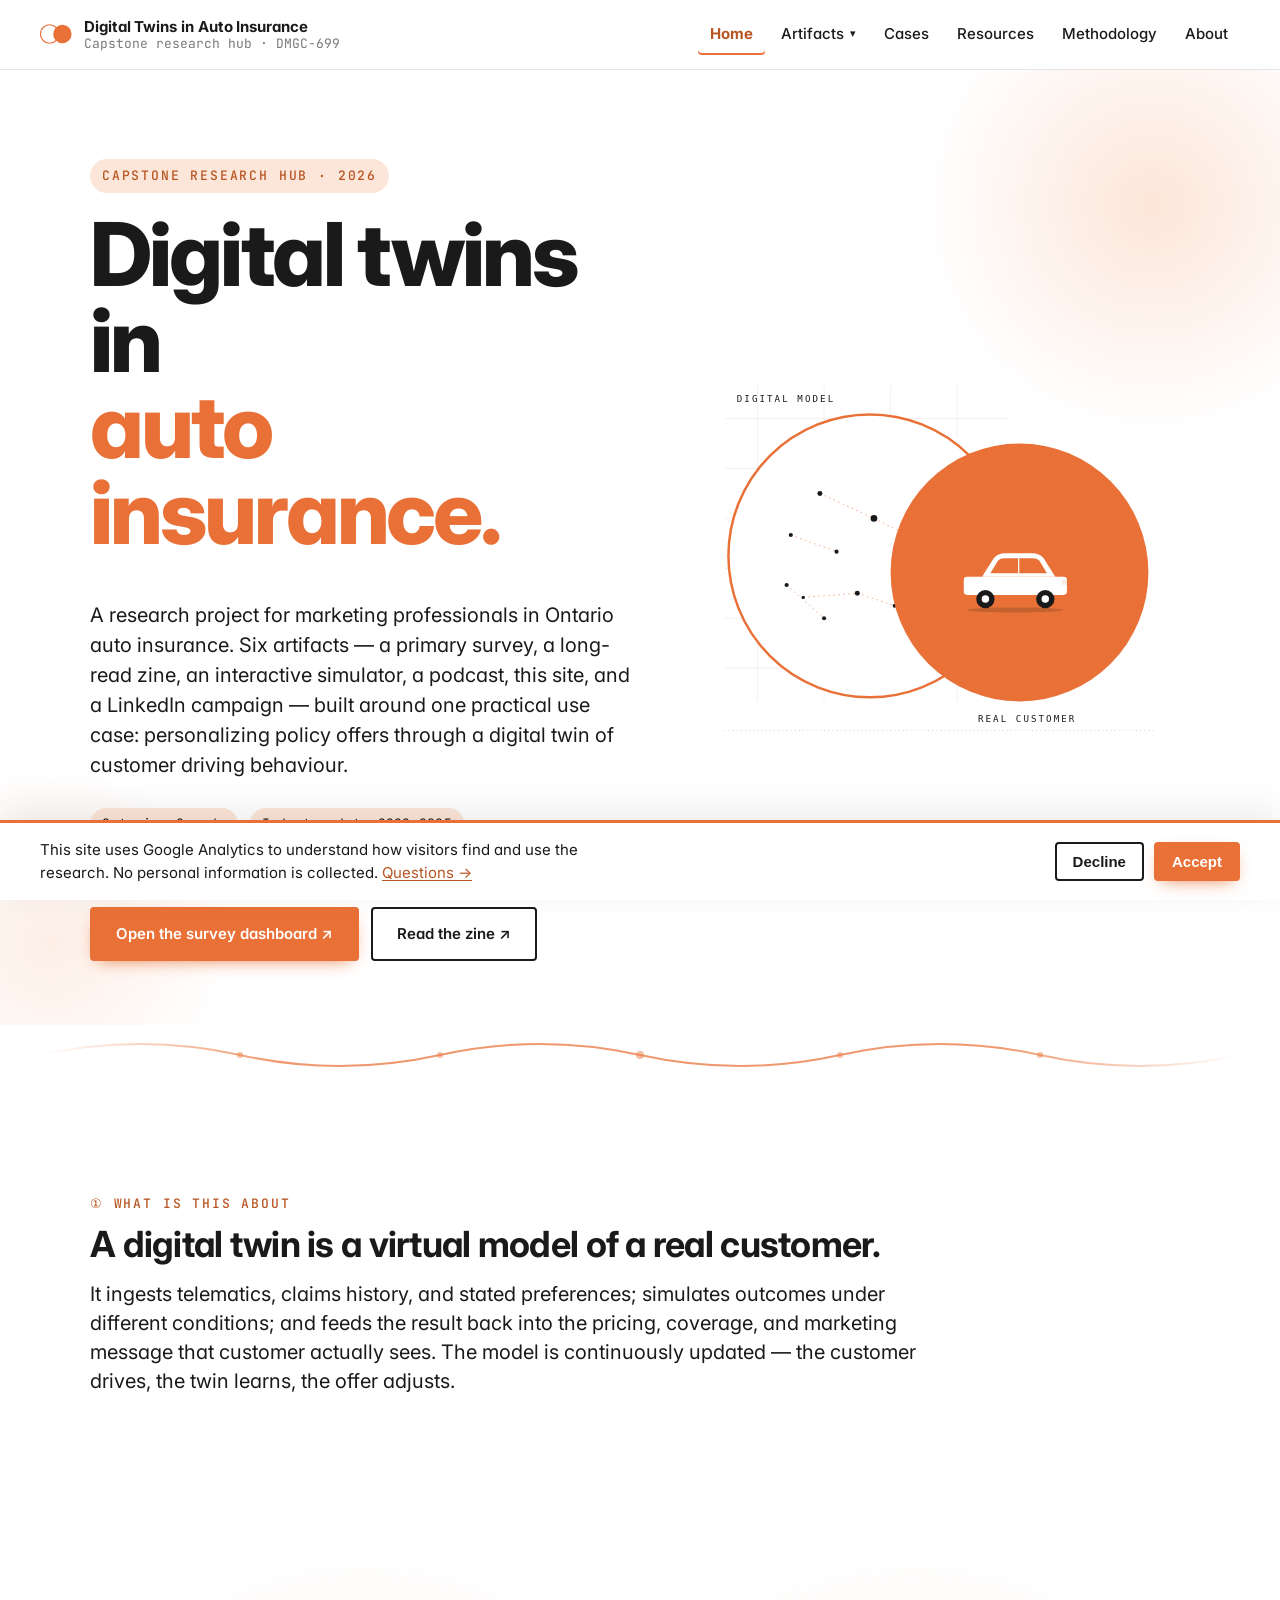
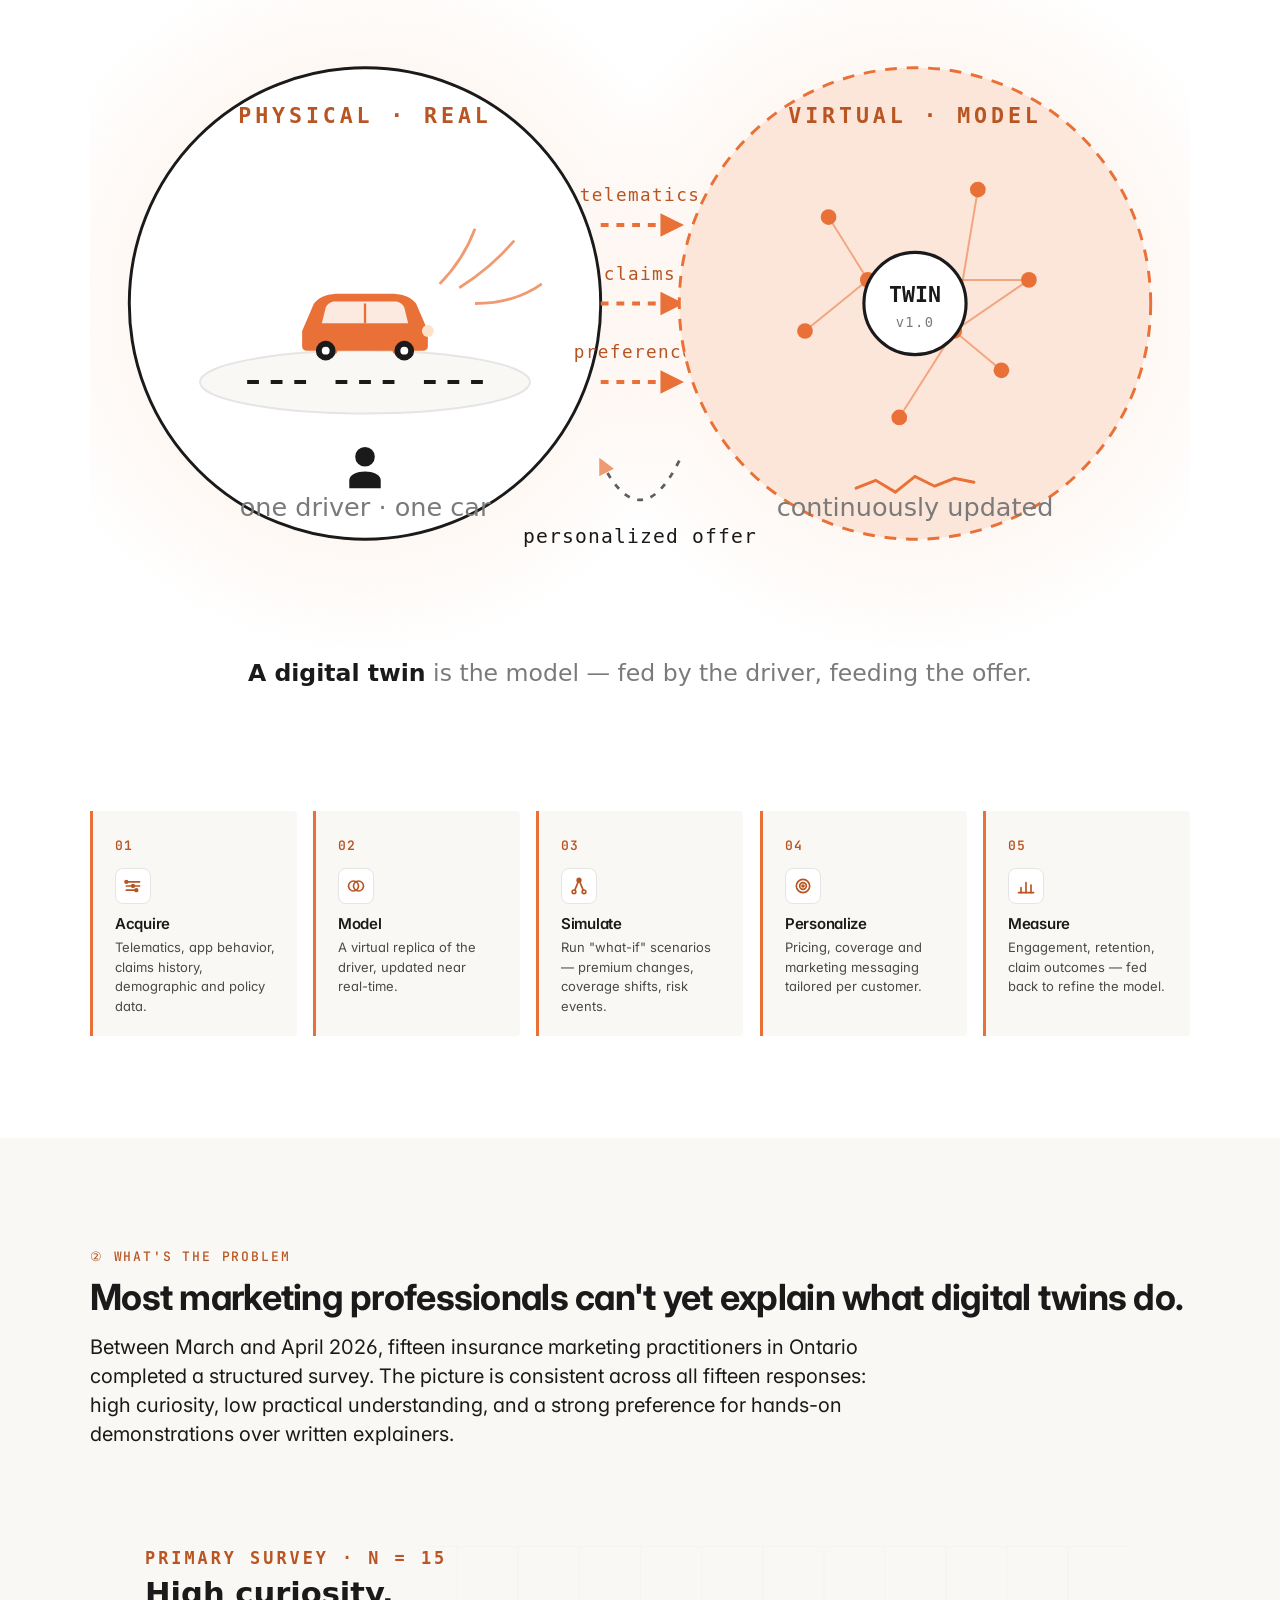
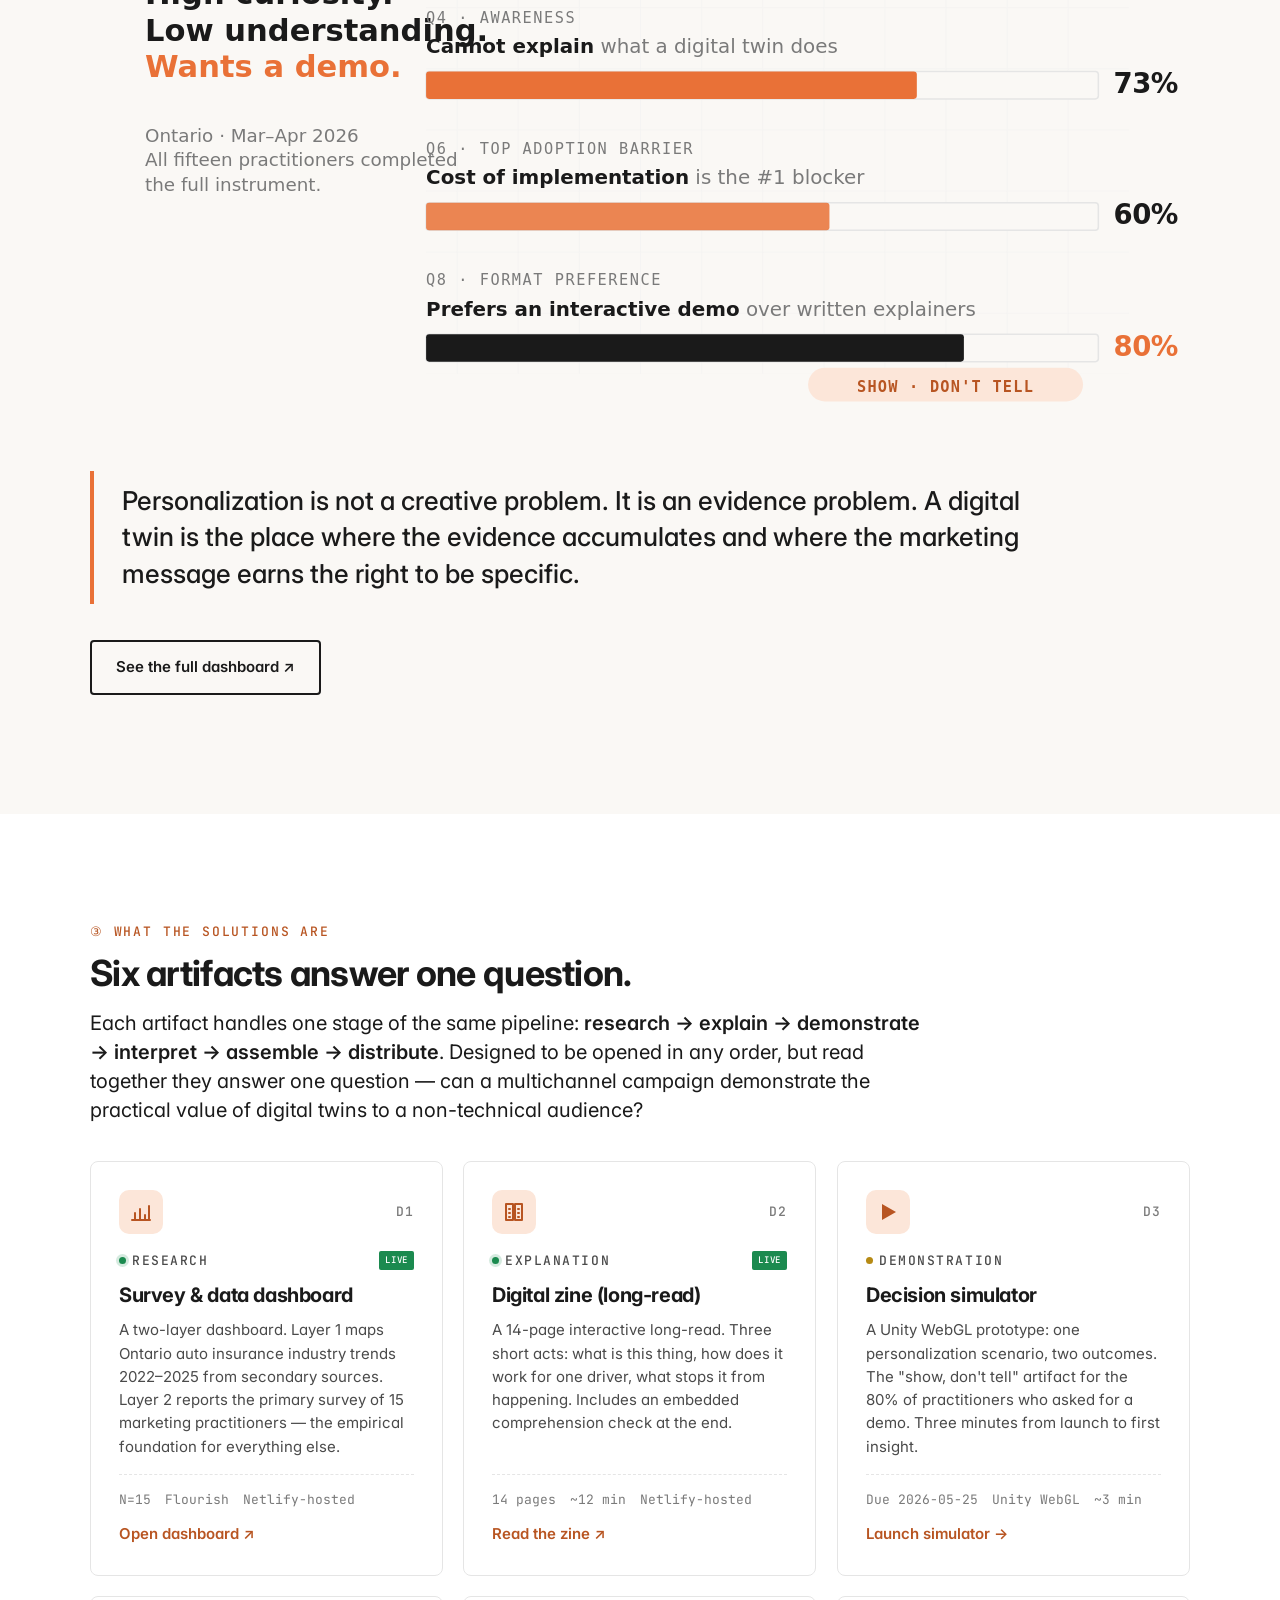
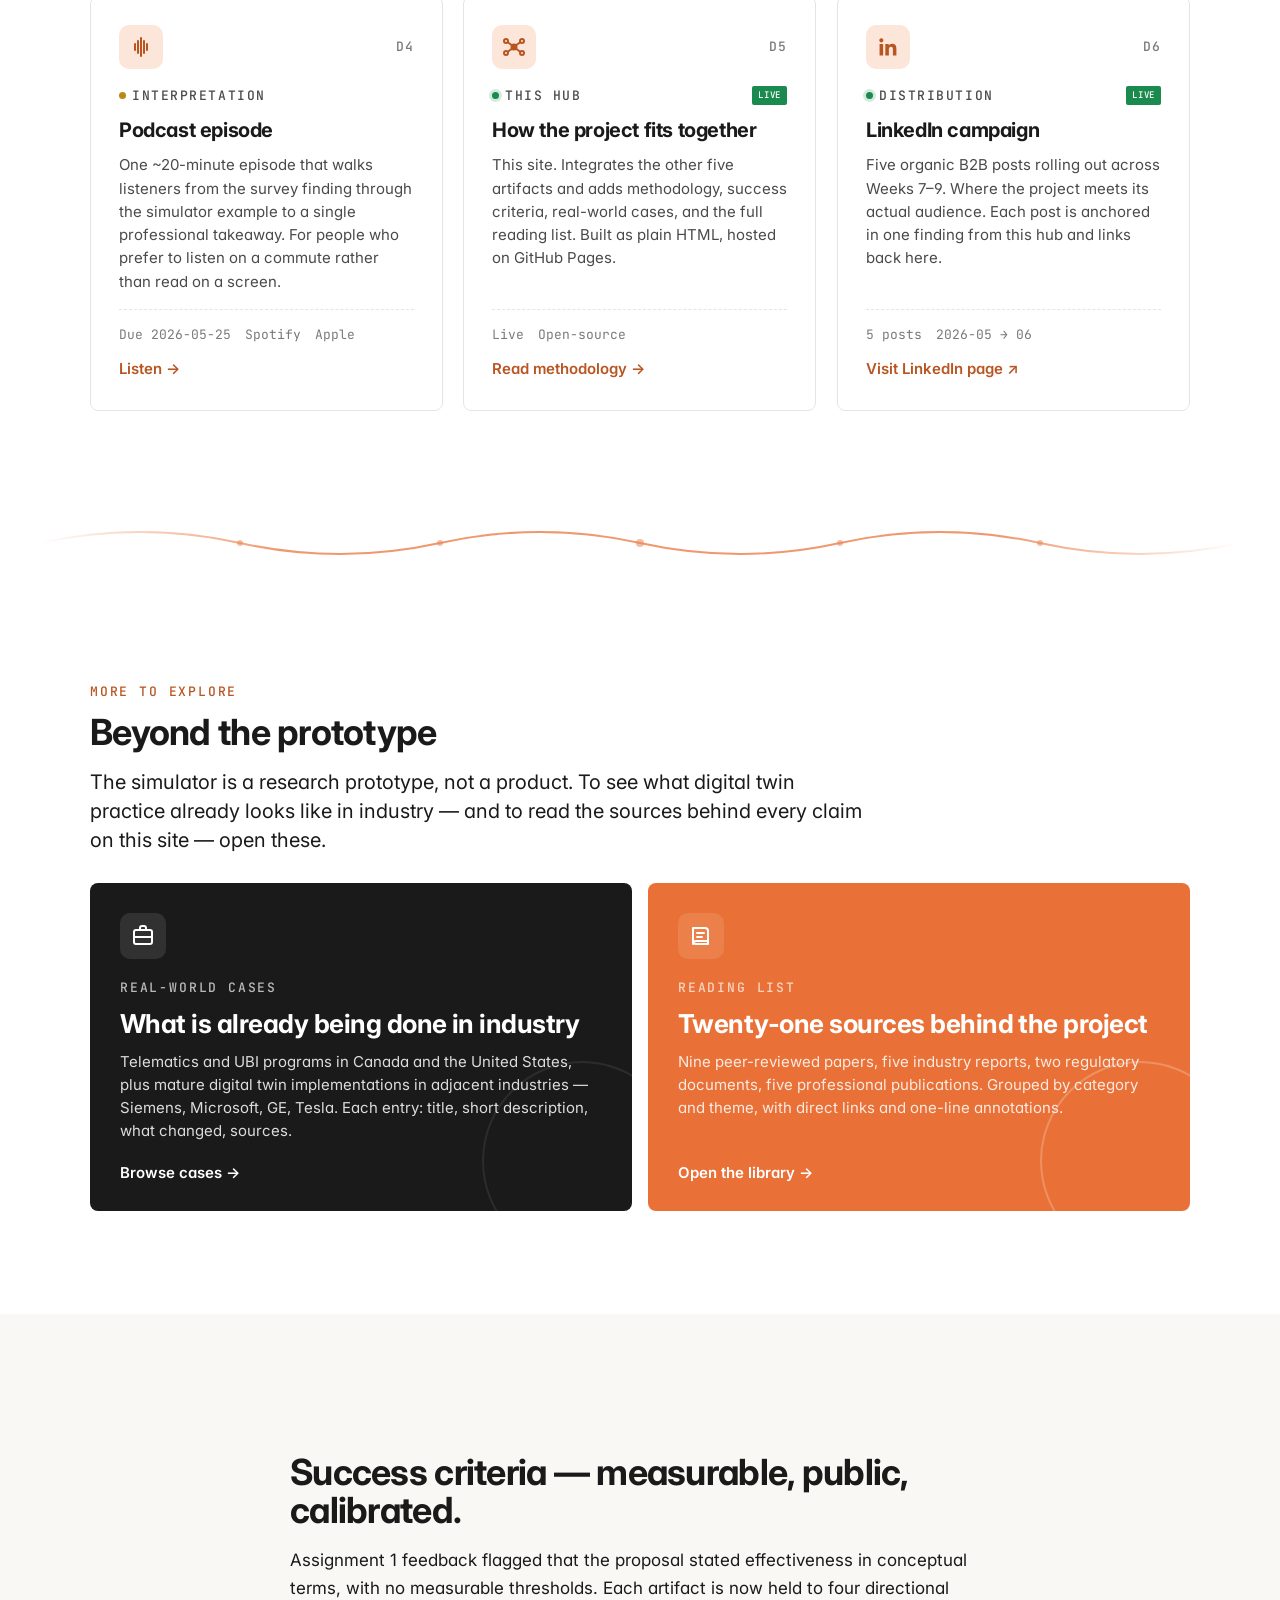
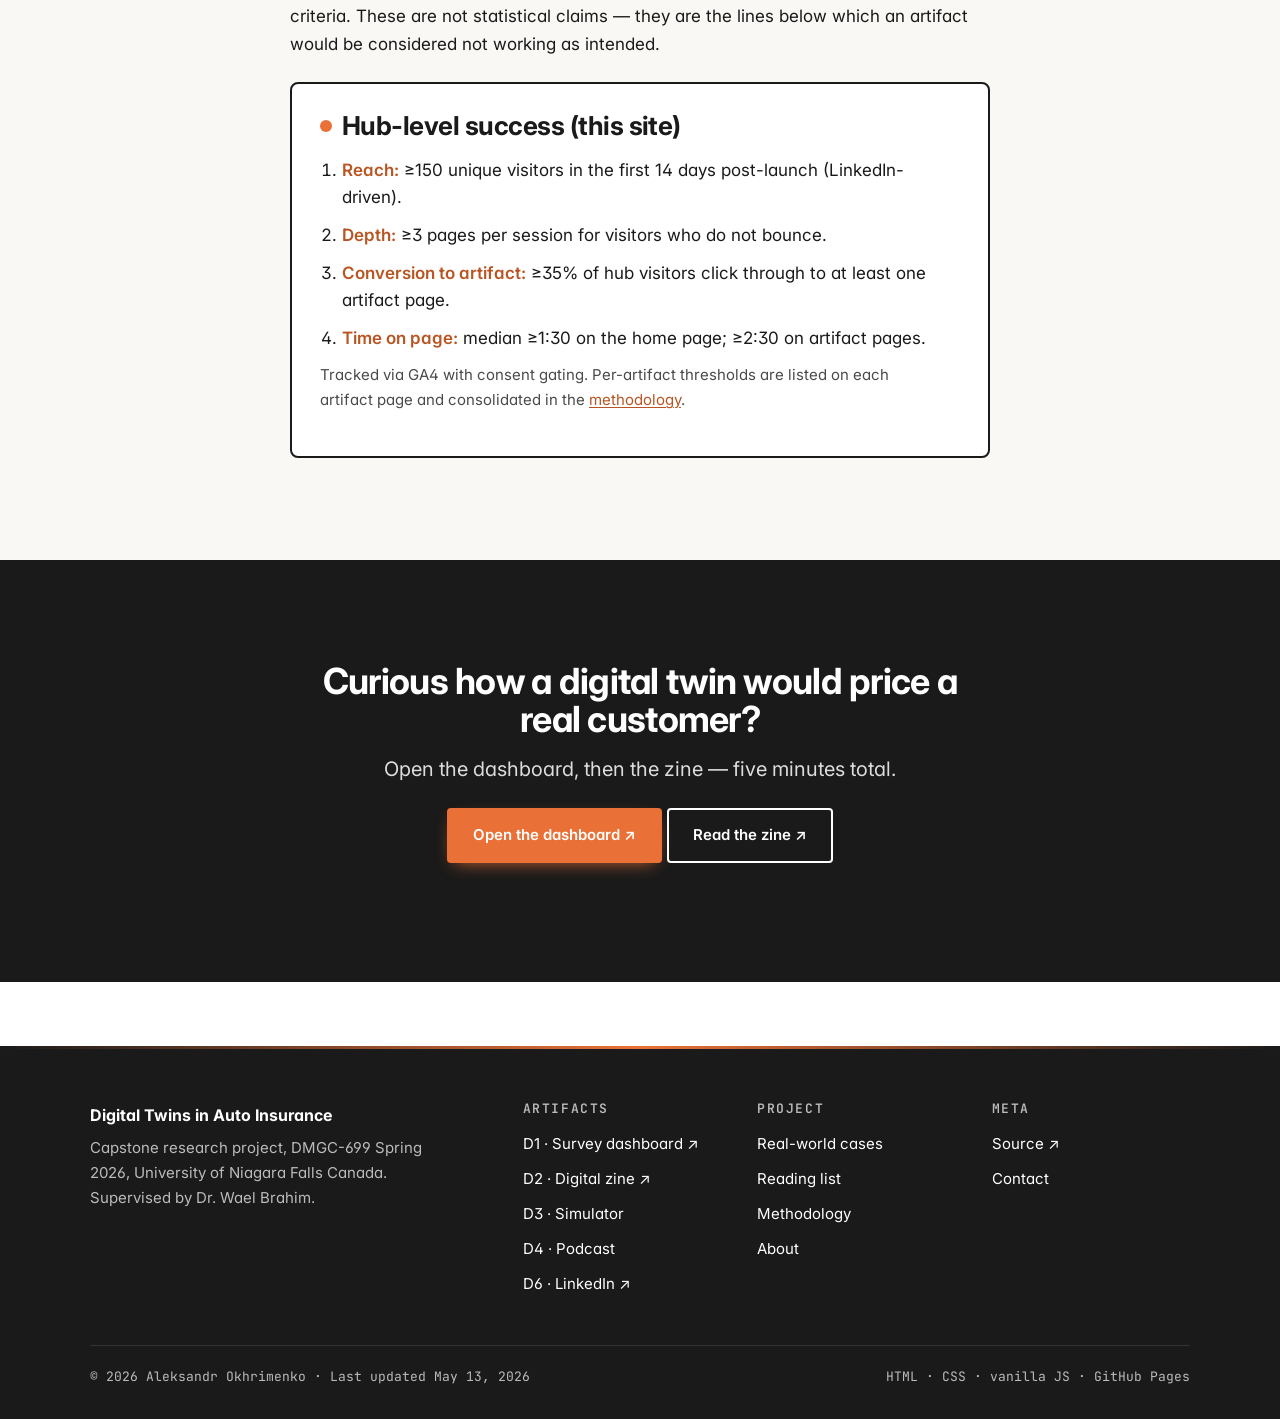
==== commit c95c5797: "redesign: light editorial v3 + scroll animations + new illustrations - Revert to light/editorial pal" ====
--- a/index.html
+++ b/index.html
@@ -21,7 +21,7 @@
   <link rel="preconnect" href="https://fonts.googleapis.com">
   <link rel="preconnect" href="https://fonts.gstatic.com" crossorigin>
   <link rel="stylesheet" href="https://fonts.googleapis.com/css2?family=Inter:wght@400;500;600;700;800&family=JetBrains+Mono:ital,wght@0,400;0,500;0,600;0,700;1,400;1,600&display=swap">
-  <link rel="stylesheet" href="assets/css/styles.css">
+  <link rel="stylesheet" href="assets/css/styles.css?v=4">
   <link rel="manifest" href="manifest.json">
   <meta name="twitter:card" content="summary_large_image">
   <meta name="twitter:title" content="Digital Twins in Auto Insurance">
@@ -128,18 +128,18 @@
 
 <main id="main">
 
-  <!-- ===== HERO ===== -->
+  <!-- ===== HERO — what is this site ===== -->
   <section class="hero">
     <div class="container">
       <div class="hero__grid">
         <div class="hero__copy">
-          <span class="hero__eyebrow">Capstone research project · 2026</span>
+          <span class="hero__eyebrow">Capstone research hub · 2026</span>
           <h1 class="hero__title">
             Digital twins in <br>
             <span class="accent">auto insurance.</span>
           </h1>
           <p class="hero__lead">
-            A research hub for marketing professionals in Ontario auto
+            A research project for marketing professionals in Ontario auto
             insurance. Six artifacts — a primary survey, a long-read zine, an
             interactive simulator, a podcast, this site, and a LinkedIn
             campaign — built around one practical use case: personalizing
@@ -164,63 +164,33 @@
     </div>
   </section>
 
-  <!-- ===== THE PROBLEM / SIGNAL ===== -->
-  <section class="section section--alt" aria-labelledby="problem-h">
-    <div class="container">
-      <span class="eyebrow" data-reveal>The problem</span>
-      <h2 id="problem-h" data-reveal data-delay="1">Most marketing professionals can't yet explain what digital twins do.</h2>
-      <p class="lead" data-reveal data-delay="2" style="max-width: 60ch;">
-        Between March and April 2026 I surveyed fifteen insurance marketing
-        practitioners in Ontario. The picture is consistent across all fifteen
-        responses: high curiosity, low practical understanding, and a strong
-        preference for hands-on demonstrations over written explainers.
-      </p>
-
-      <div class="stats" style="margin-top: 36px;">
-        <div class="stat" data-bg="73" data-reveal data-delay="1">
-          <p class="stat__num">73%</p>
-          <p class="stat__label">have never heard of digital twins, or cannot explain the concept (Q4).</p>
-        </div>
-        <div class="stat" data-bg="60" data-reveal data-delay="2">
-          <p class="stat__num">60%</p>
-          <p class="stat__label">name cost of implementation as the top adoption barrier (Q6).</p>
-        </div>
-        <div class="stat" data-bg="80" data-reveal data-delay="3">
-          <p class="stat__num">80%</p>
-          <p class="stat__label">prefer an interactive demo or simulator over written explainers (Q8).</p>
-        </div>
-      </div>
-
-      <p style="margin-top: 32px;" data-reveal>
-        <a href="https://jade-salamander-5559d4.netlify.app" target="_blank" rel="noopener" class="btn btn--ghost">See the full dashboard ↗</a>
-      </p>
-    </div>
-  </section>
-
-  <!-- decorative divider -->
+  <!-- decorative wave -->
   <div aria-hidden="true" style="margin: 0 auto; max-width: 1200px;">
     <img src="assets/img/divider-wave.svg" alt="" class="illus illus--bleed" style="height: 60px; opacity: 0.85;">
   </div>
 
-  <!-- ===== HOW IT WORKS ===== -->
-  <section class="section" aria-labelledby="how-h">
+  <!-- =====================================================
+       SECTION 1 — WHAT (what is a digital twin in auto?)
+       ===================================================== -->
+  <section class="section" aria-labelledby="what-h">
     <div class="container">
-      <span class="eyebrow" data-reveal>In ninety seconds</span>
-      <h2 id="how-h" data-reveal data-delay="1">How a digital twin works in auto insurance</h2>
-      <p class="lead" data-reveal data-delay="2" style="max-width: 60ch;">
-        A digital twin is a continuously-updated virtual model of a real entity.
-        In this project, the entity is one auto insurance customer. The model
-        ingests telematics, claims history, and stated preferences; simulates
-        outcomes under different conditions; and feeds the result back into the
-        pricing, coverage, and marketing message that customer actually sees.
-      </p>
-
-      <!-- new data-flow illustration -->
+      <span class="eyebrow" data-reveal>① What is this about</span>
+      <h2 id="what-h" data-reveal data-delay="1">A digital twin is a virtual model of a real customer.</h2>
+      <p class="lead" data-reveal data-delay="2" style="max-width: 64ch;">
+        It ingests telematics, claims history, and stated preferences;
+        simulates outcomes under different conditions; and feeds the result
+        back into the pricing, coverage, and marketing message that customer
+        actually sees. The model is continuously updated — the customer
+        drives, the twin learns, the offer adjusts.
+      </p>
+
       <figure data-reveal data-delay="3" style="margin: 36px 0 8px;">
-        <img src="assets/img/data-flow.svg" alt="Schematic flow showing a real driver, the digital twin model, and a personalized policy offer, with a feedback arrow looping back to refine the model." class="illus illus--bleed">
+        <img src="assets/img/concept.svg"
+             alt="A diagram with two large circles. The left circle, labelled Physical, contains a car on a road and a small driver icon. The right circle, labelled Virtual, contains a network of data points around a central node labelled Twin. Three dashed arrows in the middle send telematics, claims, and preferences from left to right; one curved arrow sends a personalized offer from right to left."
+             class="illus illus--bleed">
       </figure>
 
-      <div class="flow" style="margin-top: 24px;">
+      <div class="flow" style="margin-top: 36px;">
         <div class="flow__step" data-reveal data-delay="1">
           <span class="flow__icon" aria-hidden="true">
             <svg viewBox="0 0 24 24" fill="none" stroke="currentColor" stroke-width="2" stroke-linecap="round" stroke-linejoin="round"><path d="M4 7h16M4 12h16M4 17h12"/><circle cx="4" cy="7" r="1.6" fill="currentColor"/><circle cx="12" cy="12" r="1.6" fill="currentColor"/><circle cx="16" cy="17" r="1.6" fill="currentColor"/></svg>
@@ -257,26 +227,55 @@
           <p>Engagement, retention, claim outcomes — fed back to refine the model.</p>
         </div>
       </div>
+    </div>
+  </section>
+
+  <!-- =====================================================
+       SECTION 2 — PROBLEM (what's the gap?)
+       ===================================================== -->
+  <section class="section section--alt" aria-labelledby="problem-h">
+    <div class="container">
+      <span class="eyebrow" data-reveal>② What's the problem</span>
+      <h2 id="problem-h" data-reveal data-delay="1">Most marketing professionals can't yet explain what digital twins do.</h2>
+      <p class="lead" data-reveal data-delay="2" style="max-width: 60ch;">
+        Between March and April 2026, fifteen insurance marketing
+        practitioners in Ontario completed a structured survey. The picture
+        is consistent across all fifteen responses: high curiosity, low
+        practical understanding, and a strong preference for hands-on
+        demonstrations over written explainers.
+      </p>
+
+      <figure data-reveal data-delay="3" style="margin: 36px 0 8px;">
+        <img src="assets/img/problem.svg"
+             alt="A chart titled High curiosity, low understanding, wants a demo. Three horizontal orange bars show Q4 73 percent cannot explain digital twins, Q6 60 percent name cost as the top barrier, Q8 80 percent prefer an interactive demo over written explainers. A small pill at the bottom right reads SHOW · DON'T TELL."
+             class="illus illus--bleed">
+      </figure>
 
       <blockquote class="pullquote" data-reveal>
-        Personalization isn't a creative problem. It's an evidence problem.
+        Personalization is not a creative problem. It is an evidence problem.
         A digital twin is the place where the evidence accumulates and where
         the marketing message earns the right to be specific.
       </blockquote>
-    </div>
-  </section>
-
-  <!-- ===== ARTIFACTS ===== -->
-  <section class="section section--alt" aria-labelledby="artifacts-h">
+
+      <p style="margin-top: 16px;" data-reveal>
+        <a href="https://jade-salamander-5559d4.netlify.app" target="_blank" rel="noopener" class="btn btn--ghost">See the full dashboard ↗</a>
+      </p>
+    </div>
+  </section>
+
+  <!-- =====================================================
+       SECTION 3 — SOLUTIONS (six artifacts)
+       ===================================================== -->
+  <section class="section" aria-labelledby="solutions-h">
     <div class="container">
-      <span class="eyebrow" data-reveal>Six artifacts, one use case</span>
-      <h2 id="artifacts-h" data-reveal data-delay="1">Explore the project</h2>
-      <p class="lead" data-reveal data-delay="2" style="max-width: 60ch;">
-        Each artifact handles one stage of the same pipeline: research →
-        explain → demonstrate → interpret → assemble → distribute. They are
-        designed to be opened in any order, but read together they answer one
-        question — can a multichannel campaign demonstrate the practical value
-        of digital twins to a non-technical audience?
+      <span class="eyebrow" data-reveal>③ What the solutions are</span>
+      <h2 id="solutions-h" data-reveal data-delay="1">Six artifacts answer one question.</h2>
+      <p class="lead" data-reveal data-delay="2" style="max-width: 64ch;">
+        Each artifact handles one stage of the same pipeline:
+        <strong>research → explain → demonstrate → interpret → assemble → distribute</strong>.
+        Designed to be opened in any order, but read together they answer
+        one question — can a multichannel campaign demonstrate the practical
+        value of digital twins to a non-technical audience?
       </p>
 
       <div class="cards" style="margin-top: 36px;">
@@ -290,7 +289,7 @@
           </div>
           <span class="card__tag">Research</span>
           <h3 class="card__title">Survey &amp; data dashboard</h3>
-          <p class="card__desc">A two-layer dashboard. Layer 1 maps Ontario auto insurance industry trends 2022–2025 from secondary sources. Layer 2 is the primary survey of 15 marketing practitioners. The empirical foundation for everything else.</p>
+          <p class="card__desc">A two-layer dashboard. Layer 1 maps Ontario auto insurance industry trends 2022–2025 from secondary sources. Layer 2 reports the primary survey of 15 marketing practitioners — the empirical foundation for everything else.</p>
           <div class="card__meta">
             <span>N=15</span><span>Flourish</span><span>Netlify-hosted</span>
           </div>
@@ -306,7 +305,7 @@
           </div>
           <span class="card__tag">Explanation</span>
           <h3 class="card__title">Digital zine (long-read)</h3>
-          <p class="card__desc">A 14-page interactive long-read. Three short acts: what is this thing, how does it work for one driver, what stops it from happening. With an embedded comprehension check at the end.</p>
+          <p class="card__desc">A 14-page interactive long-read. Three short acts: what is this thing, how does it work for one driver, what stops it from happening. Includes an embedded comprehension check at the end.</p>
           <div class="card__meta">
             <span>14 pages</span><span>~12 min</span><span>Netlify-hosted</span>
           </div>
@@ -322,7 +321,7 @@
           </div>
           <span class="card__tag">Demonstration</span>
           <h3 class="card__title">Decision simulator</h3>
-          <p class="card__desc">A Unity WebGL prototype: one personalization scenario, two outcomes. The "show, don't tell" artifact for the 80% of practitioners who said they want a demo. Three minutes from launch to first insight.</p>
+          <p class="card__desc">A Unity WebGL prototype: one personalization scenario, two outcomes. The "show, don't tell" artifact for the 80% of practitioners who asked for a demo. Three minutes from launch to first insight.</p>
           <div class="card__meta">
             <span>Due 2026-05-25</span><span>Unity WebGL</span><span>~3 min</span>
           </div>
@@ -354,7 +353,7 @@
           </div>
           <span class="card__tag">This hub</span>
           <h3 class="card__title">How the project fits together</h3>
-          <p class="card__desc">The site you're on. Integrates the other five artifacts and adds methodology, success criteria, real-world cases, and the full reading list. Built as plain HTML, hosted on GitHub Pages.</p>
+          <p class="card__desc">This site. Integrates the other five artifacts and adds methodology, success criteria, real-world cases, and the full reading list. Built as plain HTML, hosted on GitHub Pages.</p>
           <div class="card__meta">
             <span>Live</span><span>Open-source</span>
           </div>
@@ -380,6 +379,11 @@
       </div>
     </div>
   </section>
+
+  <!-- decorative wave -->
+  <div aria-hidden="true" style="margin: 0 auto; max-width: 1200px;">
+    <img src="assets/img/divider-wave.svg" alt="" class="illus illus--bleed" style="height: 60px; opacity: 0.85;">
+  </div>
 
   <!-- ===== MORE TO EXPLORE ===== -->
   <section class="section" aria-labelledby="explore-h">
@@ -389,7 +393,7 @@
       <p class="lead" data-reveal data-delay="2" style="max-width: 60ch;">
         The simulator is a research prototype, not a product. To see what
         digital twin practice already looks like in industry — and to read the
-        sources behind every claim on this site — go here.
+        sources behind every claim on this site — open these.
       </p>
 
       <div class="explore" style="margin-top: 28px;">
@@ -398,8 +402,8 @@
             <svg viewBox="0 0 24 24" fill="none" stroke="currentColor" stroke-width="2" stroke-linecap="round" stroke-linejoin="round"><rect x="3" y="6" width="18" height="14" rx="2"/><path d="M9 6V4a2 2 0 0 1 2-2h2a2 2 0 0 1 2 2v2"/><line x1="3" y1="13" x2="21" y2="13"/></svg>
           </span>
           <small>Real-world cases</small>
-          <h3>What's already being done in industry</h3>
-          <p>Telematics and UBI programs in Canada and the United States, plus mature digital twin implementations from adjacent industries — Siemens, Microsoft, GE, Mayo Clinic, Tesla. Each entry: title, short description, what changed, sources.</p>
+          <h3>What is already being done in industry</h3>
+          <p>Telematics and UBI programs in Canada and the United States, plus mature digital twin implementations in adjacent industries — Siemens, Microsoft, GE, Tesla. Each entry: title, short description, what changed, sources.</p>
           <span class="go">Browse cases →</span>
         </a>
         <a class="explore__item" href="./resources.html" data-reveal data-delay="2">
@@ -407,8 +411,8 @@
             <svg viewBox="0 0 24 24" fill="none" stroke="currentColor" stroke-width="2" stroke-linecap="round" stroke-linejoin="round"><path d="M4 4h12a3 3 0 0 1 3 3v13H7a3 3 0 0 1-3-3V4z"/><path d="M19 17H7a3 3 0 0 0-3 3"/><line x1="8" y1="9" x2="15" y2="9"/><line x1="8" y1="13" x2="13" y2="13"/></svg>
           </span>
           <small>Reading list</small>
-          <h3>Twenty-one sources behind this project</h3>
-          <p>Nine peer-reviewed papers, five industry reports, two regulatory documents, five professional publications. Grouped by category and theme, with direct links and one-line annotations. The literature foundation for the literature review.</p>
+          <h3>Twenty-one sources behind the project</h3>
+          <p>Nine peer-reviewed papers, five industry reports, two regulatory documents, five professional publications. Grouped by category and theme, with direct links and one-line annotations.</p>
           <span class="go">Open the library →</span>
         </a>
       </div>
@@ -421,11 +425,11 @@
       <span class="eyebrow" data-reveal>What "working" looks like</span>
       <h2 id="success-h" data-reveal data-delay="1">Success criteria — measurable, public, calibrated.</h2>
       <p data-reveal data-delay="2">
-        Assignment 1 feedback flagged that the proposal stated effectiveness in
-        conceptual terms, with no measurable thresholds. Each artifact in this
-        project is now held to four directional criteria. They are not
-        statistical claims — they are the lines below which I would accept that
-        the artifact is not working as intended.
+        Assignment 1 feedback flagged that the proposal stated effectiveness
+        in conceptual terms, with no measurable thresholds. Each artifact is
+        now held to four directional criteria. These are not statistical
+        claims — they are the lines below which an artifact would be
+        considered not working as intended.
       </p>
 
       <div class="success" style="margin-top: 24px;" data-reveal data-delay="3">
@@ -444,10 +448,10 @@
     </div>
   </section>
 
-  <!-- ===== CTA ===== -->
+  <!-- ===== FINAL CTA ===== -->
   <section class="section section--ink">
     <div class="container container-narrow" style="text-align: center;">
-      <h2 data-reveal>Curious how a digital twin would price your customer?</h2>
+      <h2 data-reveal>Curious how a digital twin would price a real customer?</h2>
       <p class="lead" data-reveal data-delay="1" style="margin: 0 auto 24px;">Open the dashboard, then the zine — five minutes total.</p>
       <p style="margin-top: 24px;" data-reveal data-delay="2">
         <a class="btn btn--primary" href="https://jade-salamander-5559d4.netlify.app" target="_blank" rel="noopener">Open the dashboard ↗</a>
@@ -503,7 +507,7 @@
   </div>
 </footer>
 
-<script src="assets/js/main.js" defer></script>
+<script src="assets/js/main.js?v=4" defer></script>
 
 <!-- Cookie consent (minimal). Sites GA4 only after explicit accept. -->
 <div id="cc-banner" class="cc-banner" role="region" aria-label="Cookie notice" hidden>
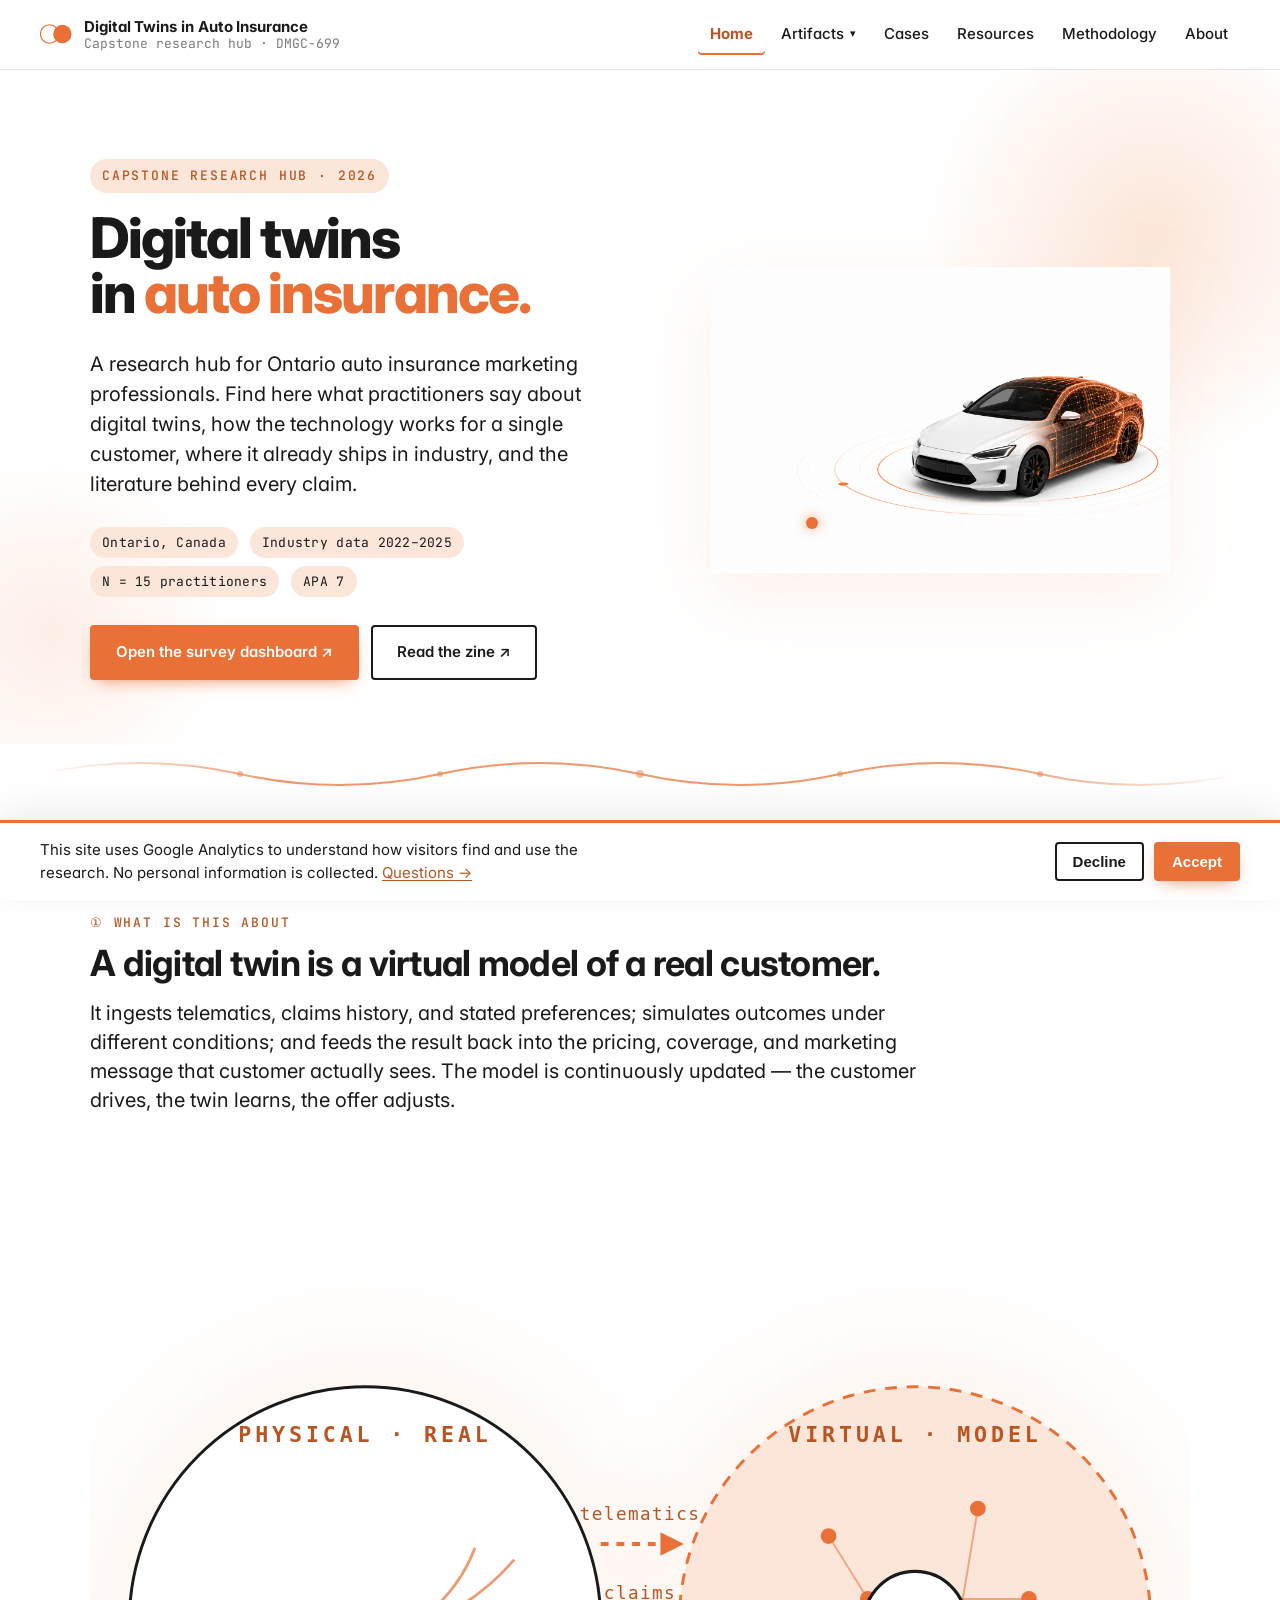
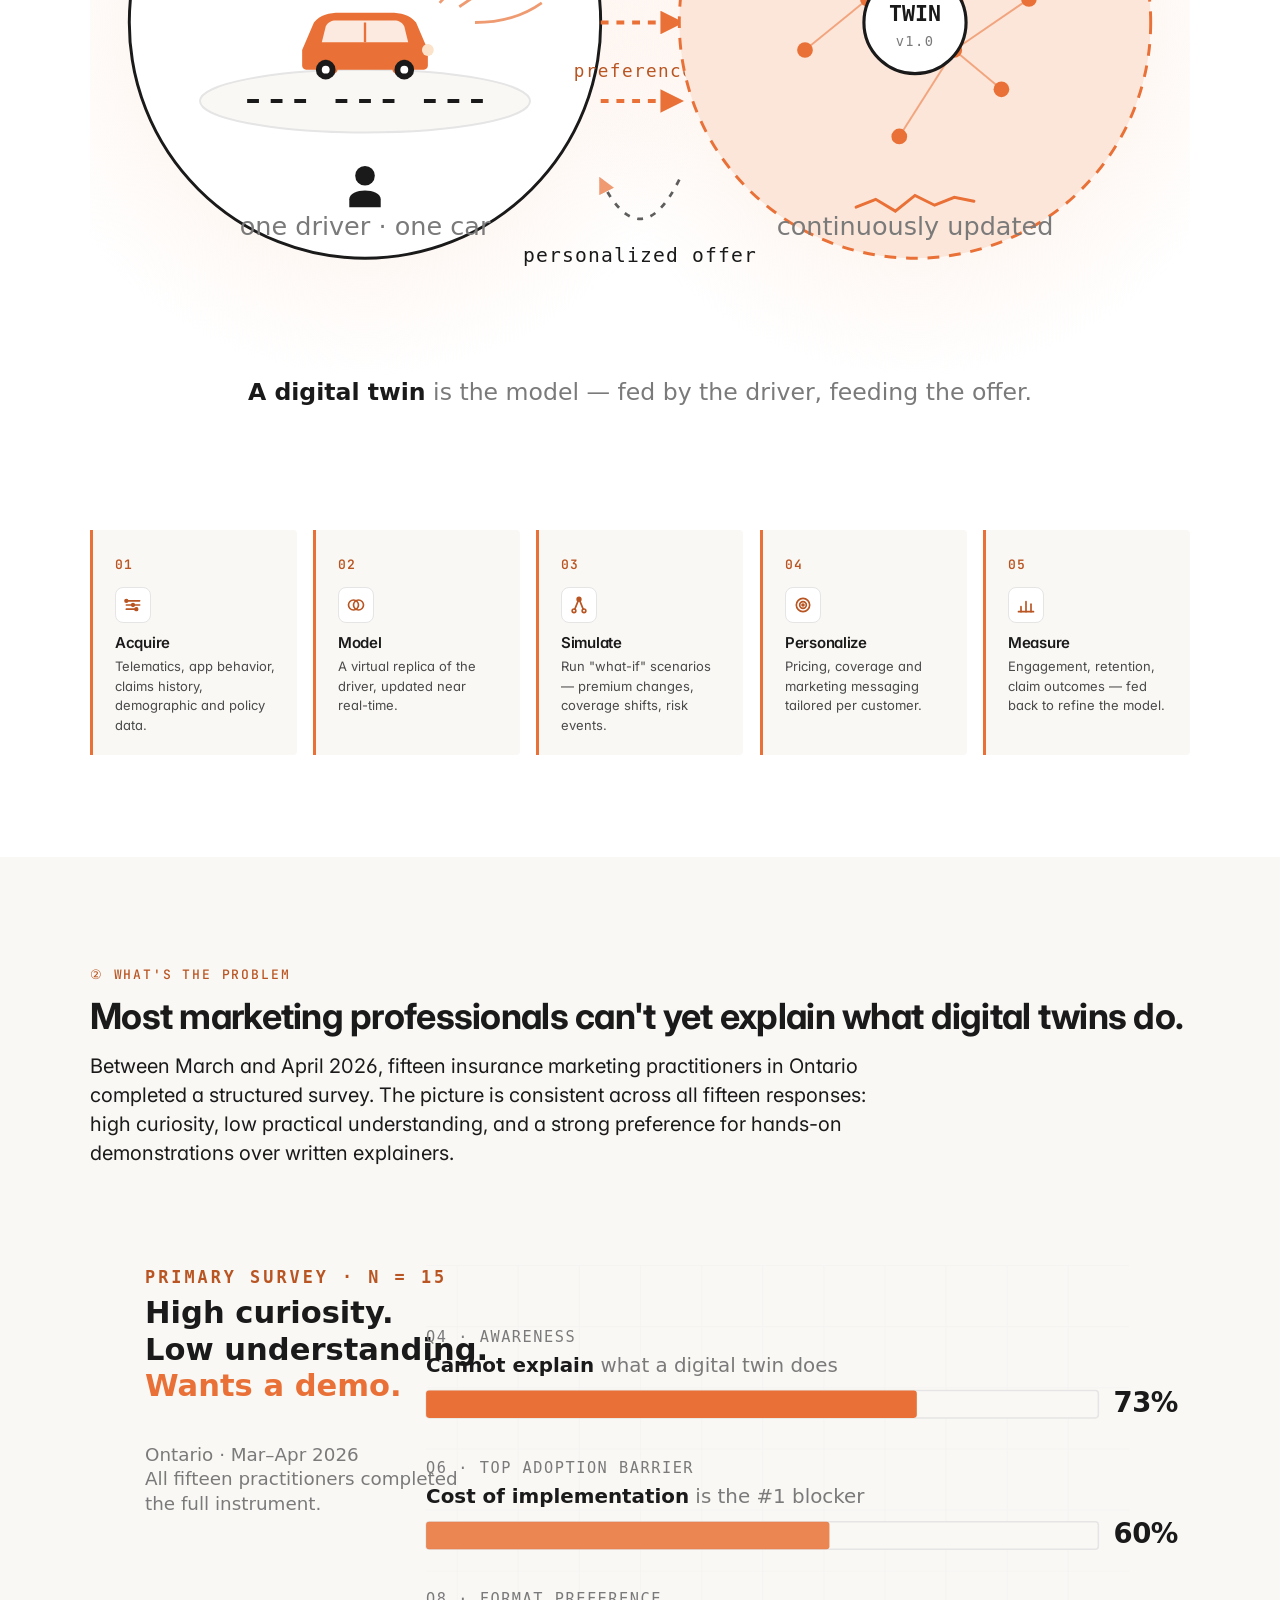
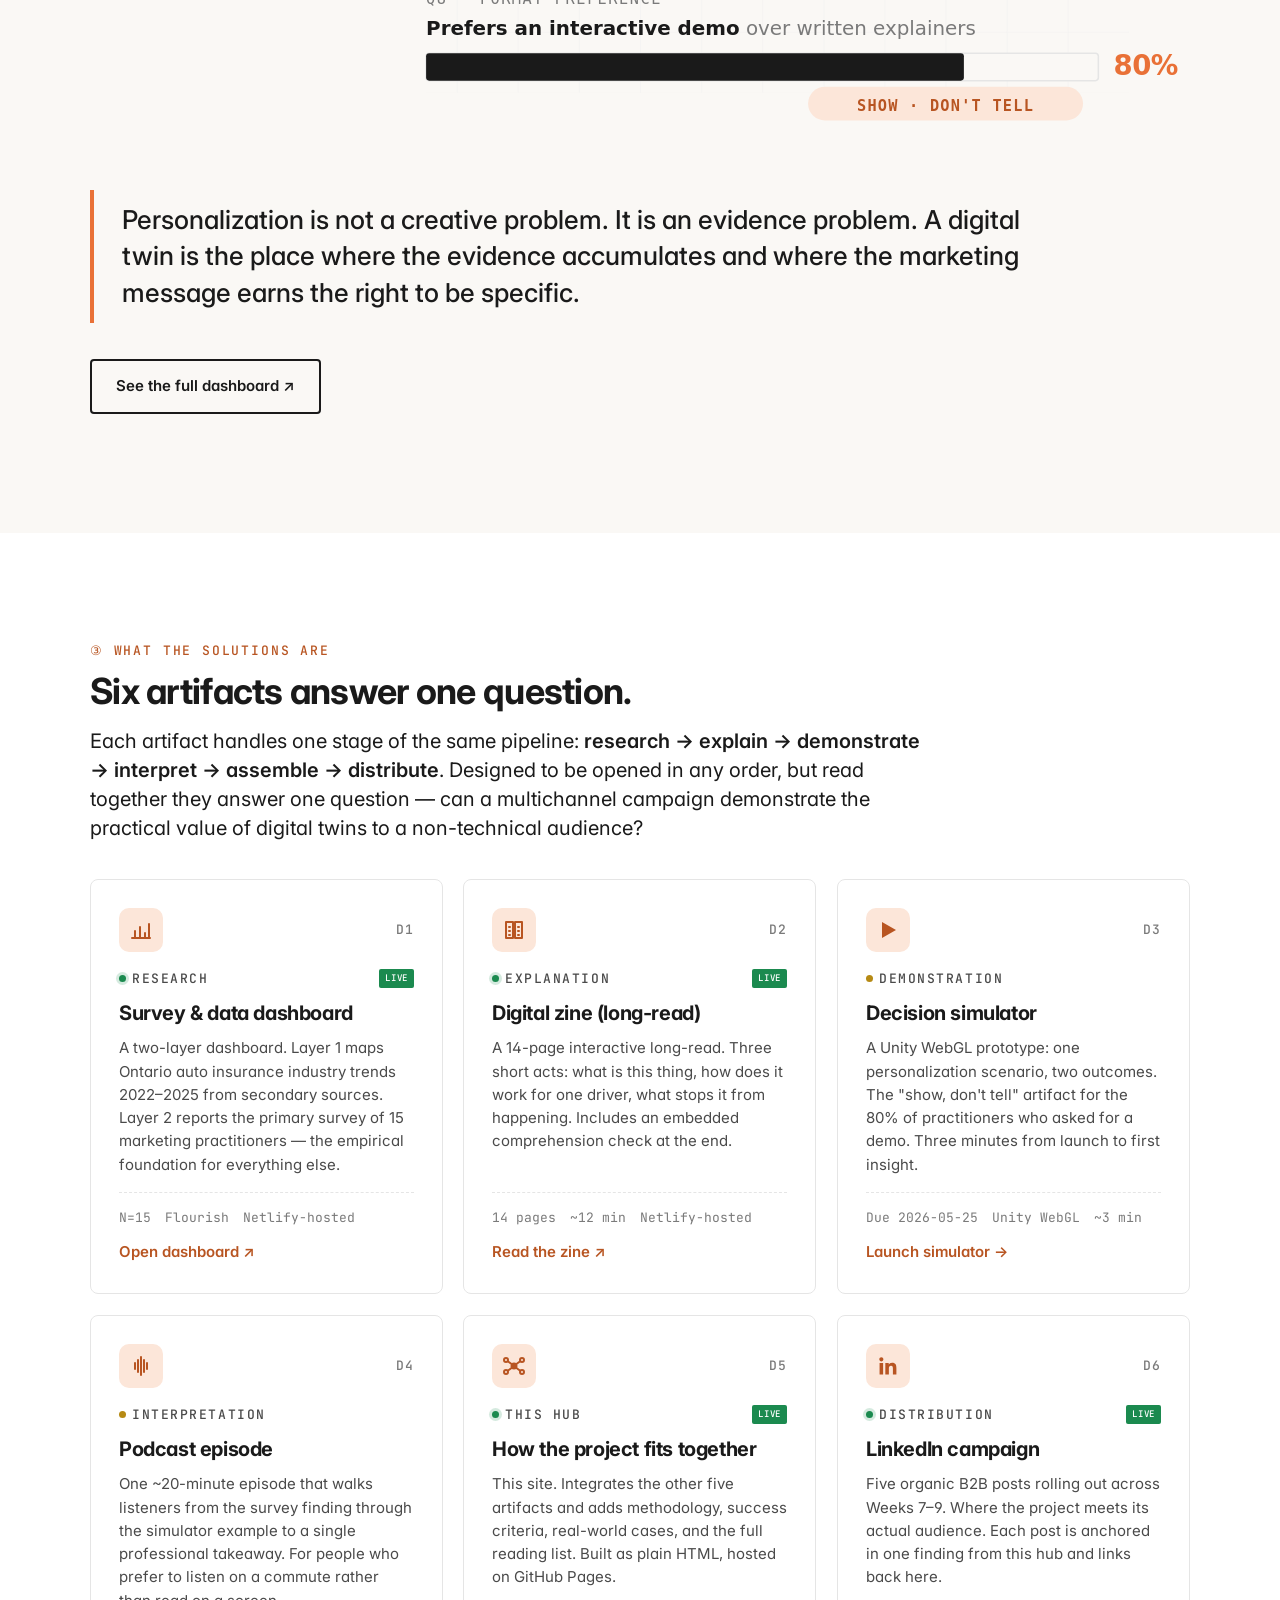
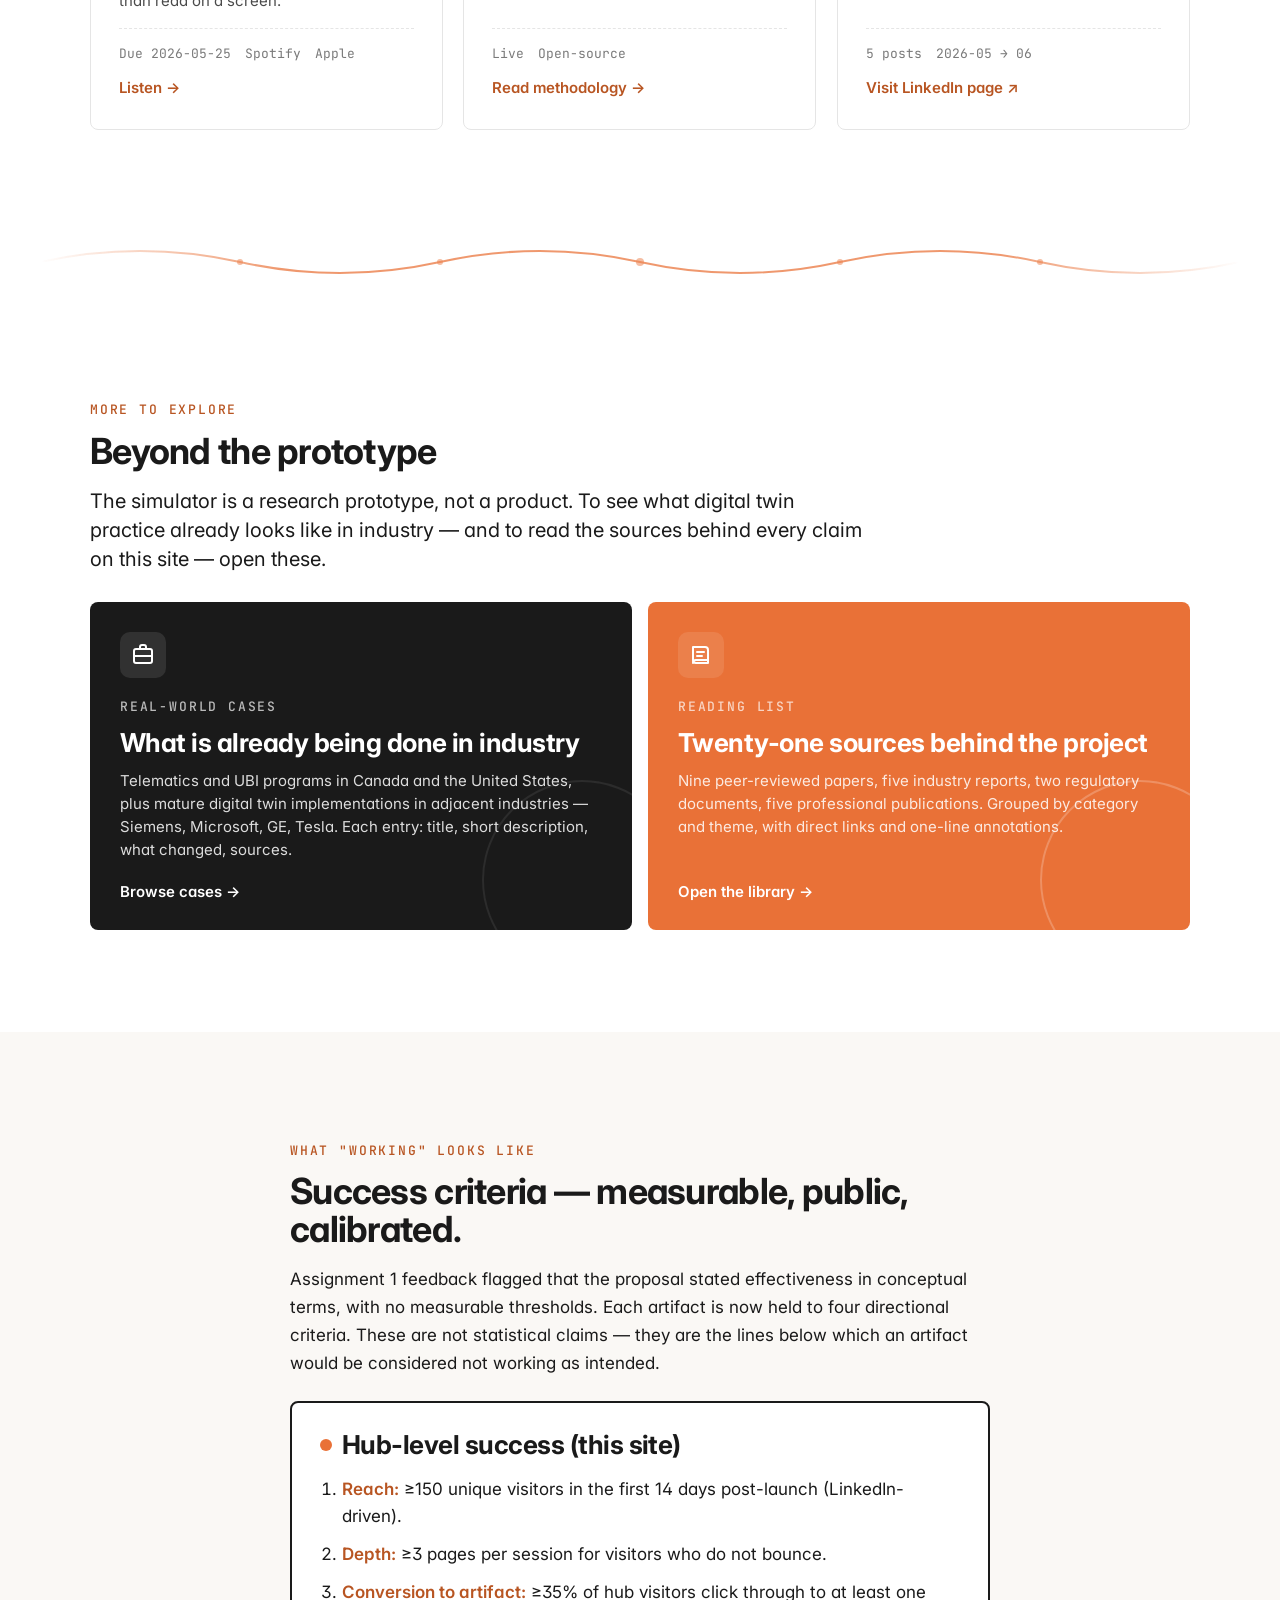
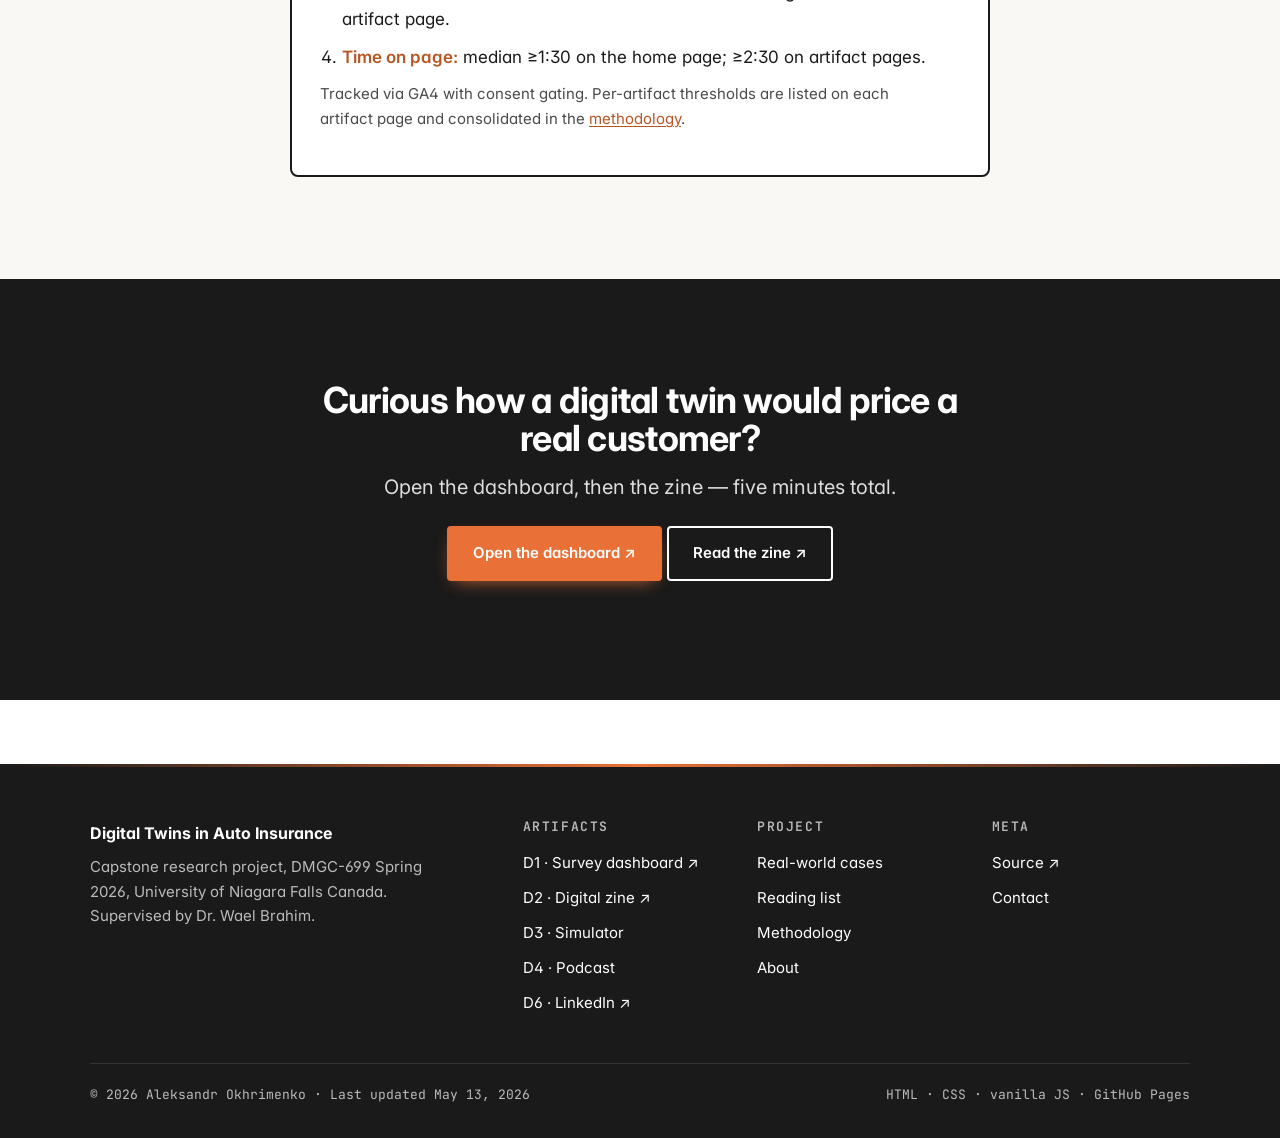
==== commit cdfe0673: "redesign: light editorial v3 + scroll animations + new illustrations - Revert to light/editorial pal" ====
--- a/index.html
+++ b/index.html
@@ -21,7 +21,7 @@
   <link rel="preconnect" href="https://fonts.googleapis.com">
   <link rel="preconnect" href="https://fonts.gstatic.com" crossorigin>
   <link rel="stylesheet" href="https://fonts.googleapis.com/css2?family=Inter:wght@400;500;600;700;800&family=JetBrains+Mono:ital,wght@0,400;0,500;0,600;0,700;1,400;1,600&display=swap">
-  <link rel="stylesheet" href="assets/css/styles.css?v=4">
+  <link rel="stylesheet" href="assets/css/styles.css?v=5">
   <link rel="manifest" href="manifest.json">
   <meta name="twitter:card" content="summary_large_image">
   <meta name="twitter:title" content="Digital Twins in Auto Insurance">
@@ -135,16 +135,14 @@
         <div class="hero__copy">
           <span class="hero__eyebrow">Capstone research hub · 2026</span>
           <h1 class="hero__title">
-            Digital twins in <br>
-            <span class="accent">auto insurance.</span>
+            Digital twins<br>
+            in <span class="accent">auto insurance.</span>
           </h1>
           <p class="hero__lead">
-            A research project for marketing professionals in Ontario auto
-            insurance. Six artifacts — a primary survey, a long-read zine, an
-            interactive simulator, a podcast, this site, and a LinkedIn
-            campaign — built around one practical use case: personalizing
-            policy offers through a digital twin of customer driving
-            behaviour.
+            A research hub for Ontario auto insurance marketing professionals.
+            Find here what practitioners say about digital twins, how the
+            technology works for a single customer, where it already ships in
+            industry, and the literature behind every claim.
           </p>
           <div class="hero__meta">
             <span>Ontario, Canada</span>
@@ -157,8 +155,9 @@
             <a class="btn btn--ghost" href="https://digitaltwinszeen.netlify.app" target="_blank" rel="noopener">Read the zine ↗</a>
           </div>
         </div>
-        <div class="hero__visual" aria-hidden="false">
-          <img src="assets/img/hero.svg" alt="Two overlapping circles. The left ring contains scattered data points connected by dashed lines, representing the digital model. The right solid orange circle contains a white car silhouette, representing the real customer.">
+        <div class="hero__visual hero__visual--photo" aria-hidden="false">
+          <img class="hero-photo" src="assets/img/hero-car.png" alt="A white sports sedan whose right half dissolves into an orange wireframe digital twin. Concentric orange orbital rings spread out from the car along the ground, with a single bright orange data point on the leftmost ring representing a live telematics signal.">
+          <span class="hero-scan" aria-hidden="true"></span>
         </div>
       </div>
     </div>
@@ -507,7 +506,7 @@
   </div>
 </footer>
 
-<script src="assets/js/main.js?v=4" defer></script>
+<script src="assets/js/main.js?v=5" defer></script>
 
 <!-- Cookie consent (minimal). Sites GA4 only after explicit accept. -->
 <div id="cc-banner" class="cc-banner" role="region" aria-label="Cookie notice" hidden>
--- a/assets/css/styles.css
+++ b/assets/css/styles.css
@@ -39,7 +39,7 @@
   --fs-xl:   1.625rem;   /* 26 */
   --fs-2xl:  2.25rem;    /* 36 */
   --fs-3xl:  3rem;       /* 48 */
-  --fs-hero: clamp(2.75rem, 7vw, 5.5rem);
+  --fs-hero: clamp(2rem, 4.6vw, 3.5rem);
 
   --lh-tight: 1.05;
   --lh-snug:  1.3;
@@ -382,6 +382,91 @@
   padding: 24px;
 }
 
+/* ===== hero photo variant with micro-animations ===== */
+.hero__visual--photo {
+  position: relative;
+  isolation: isolate;
+  padding: clamp(8px, 1.6vw, 20px);
+}
+.hero__visual--photo img.hero-photo {
+  position: relative;
+  z-index: 2;
+  width: 100%;
+  height: auto;
+  animation: heroFloat 8s ease-in-out infinite alternate;
+  filter: drop-shadow(0 22px 36px rgba(233, 113, 55, 0.10));
+}
+@keyframes heroFloat {
+  from { transform: translateY(0)   scale(1); }
+  to   { transform: translateY(-10px) scale(1.012); }
+}
+
+/* soft radial backdrop that breathes */
+.hero__visual--photo::before {
+  content: ""; position: absolute; inset: 6% 8% 8% 6%;
+  background: radial-gradient(circle at 50% 60%,
+              rgba(233,113,55,0.18) 0%,
+              rgba(233,113,55,0.06) 38%,
+              rgba(233,113,55,0)    72%);
+  border-radius: 50%;
+  z-index: 0;
+  animation: heroGlow 5s ease-in-out infinite alternate;
+  pointer-events: none;
+}
+@keyframes heroGlow {
+  from { opacity: 0.72; transform: scale(1); }
+  to   { opacity: 1;     transform: scale(1.05); }
+}
+
+/* pulsing data point — sits on the leftmost orbital ring of the photo */
+.hero__visual--photo::after {
+  content: ""; position: absolute;
+  width: 12px; height: 12px;
+  left: 23%; top: 78%;
+  background: var(--c-orange);
+  border-radius: 50%;
+  z-index: 3;
+  box-shadow:
+    0 0 0 0 rgba(233,113,55,0.55),
+    0 0 12px rgba(233,113,55,0.7);
+  animation: heroSignal 2.6s ease-out infinite;
+  pointer-events: none;
+}
+@keyframes heroSignal {
+  0%   { box-shadow: 0 0 0 0 rgba(233,113,55,0.55), 0 0 12px rgba(233,113,55,0.7); transform: scale(1); }
+  70%  { box-shadow: 0 0 0 22px rgba(233,113,55,0),  0 0 12px rgba(233,113,55,0);   transform: scale(1.2); }
+  100% { box-shadow: 0 0 0 0 rgba(233,113,55,0),    0 0 12px rgba(233,113,55,0);   transform: scale(1); }
+}
+
+/* wireframe-side "scan" shimmer — a soft orange band that drifts across the orange half */
+.hero__visual--photo .hero-scan {
+  position: absolute; inset: 0;
+  z-index: 4; pointer-events: none;
+  background: linear-gradient(115deg,
+              transparent 0%, transparent 52%,
+              rgba(255,255,255,0.0) 56%,
+              rgba(255,200,160,0.22) 60%,
+              rgba(255,255,255,0.0) 64%,
+              transparent 100%);
+  mix-blend-mode: screen;
+  background-size: 220% 100%;
+  animation: heroScan 7.5s ease-in-out infinite;
+  opacity: 0.9;
+  border-radius: inherit;
+}
+@keyframes heroScan {
+  0%, 18%  { background-position: 100% 0; }
+  62%      { background-position: -8%  0; }
+  100%     { background-position: -8%  0; }
+}
+
+@media (prefers-reduced-motion: reduce) {
+  .hero__visual--photo img.hero-photo,
+  .hero__visual--photo::before,
+  .hero__visual--photo::after,
+  .hero__visual--photo .hero-scan { animation: none !important; }
+}
+
 /* ===== buttons ===== */
 .btn {
   display: inline-flex; align-items: center; gap: 8px;
